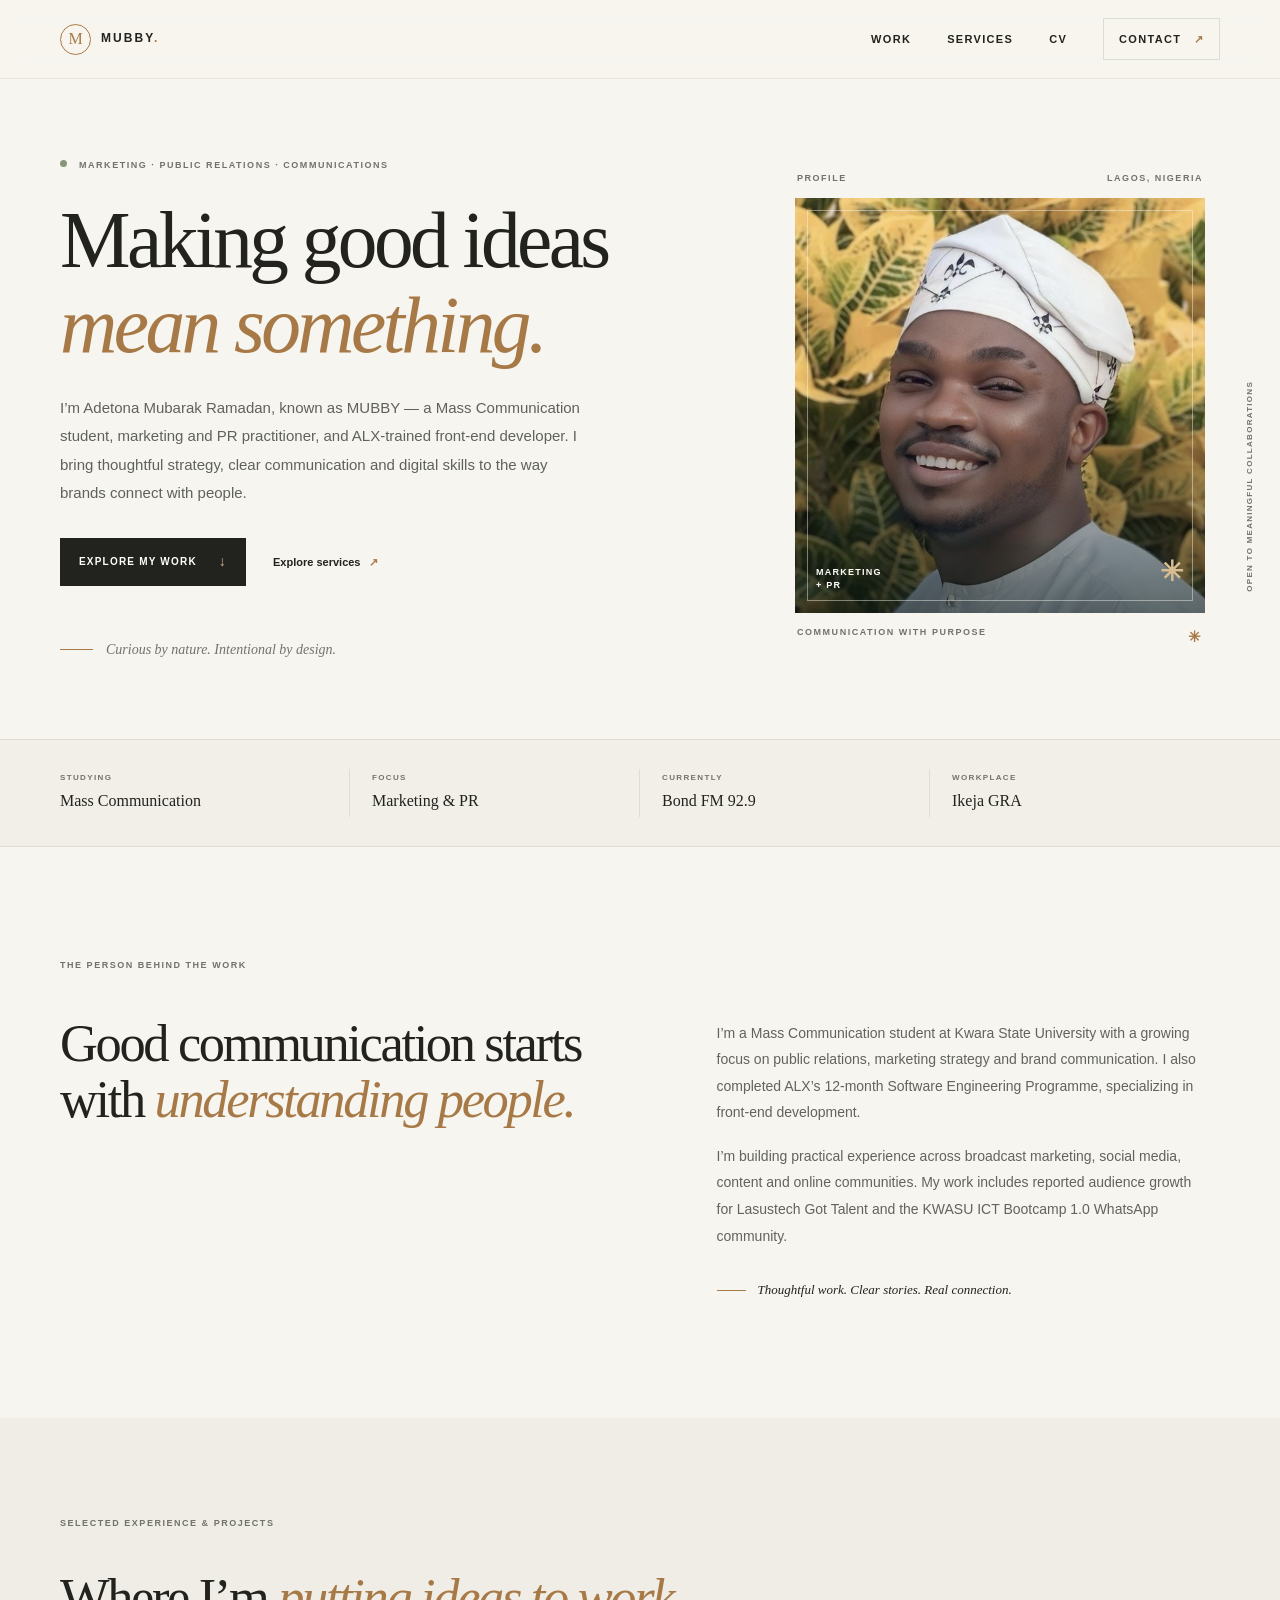
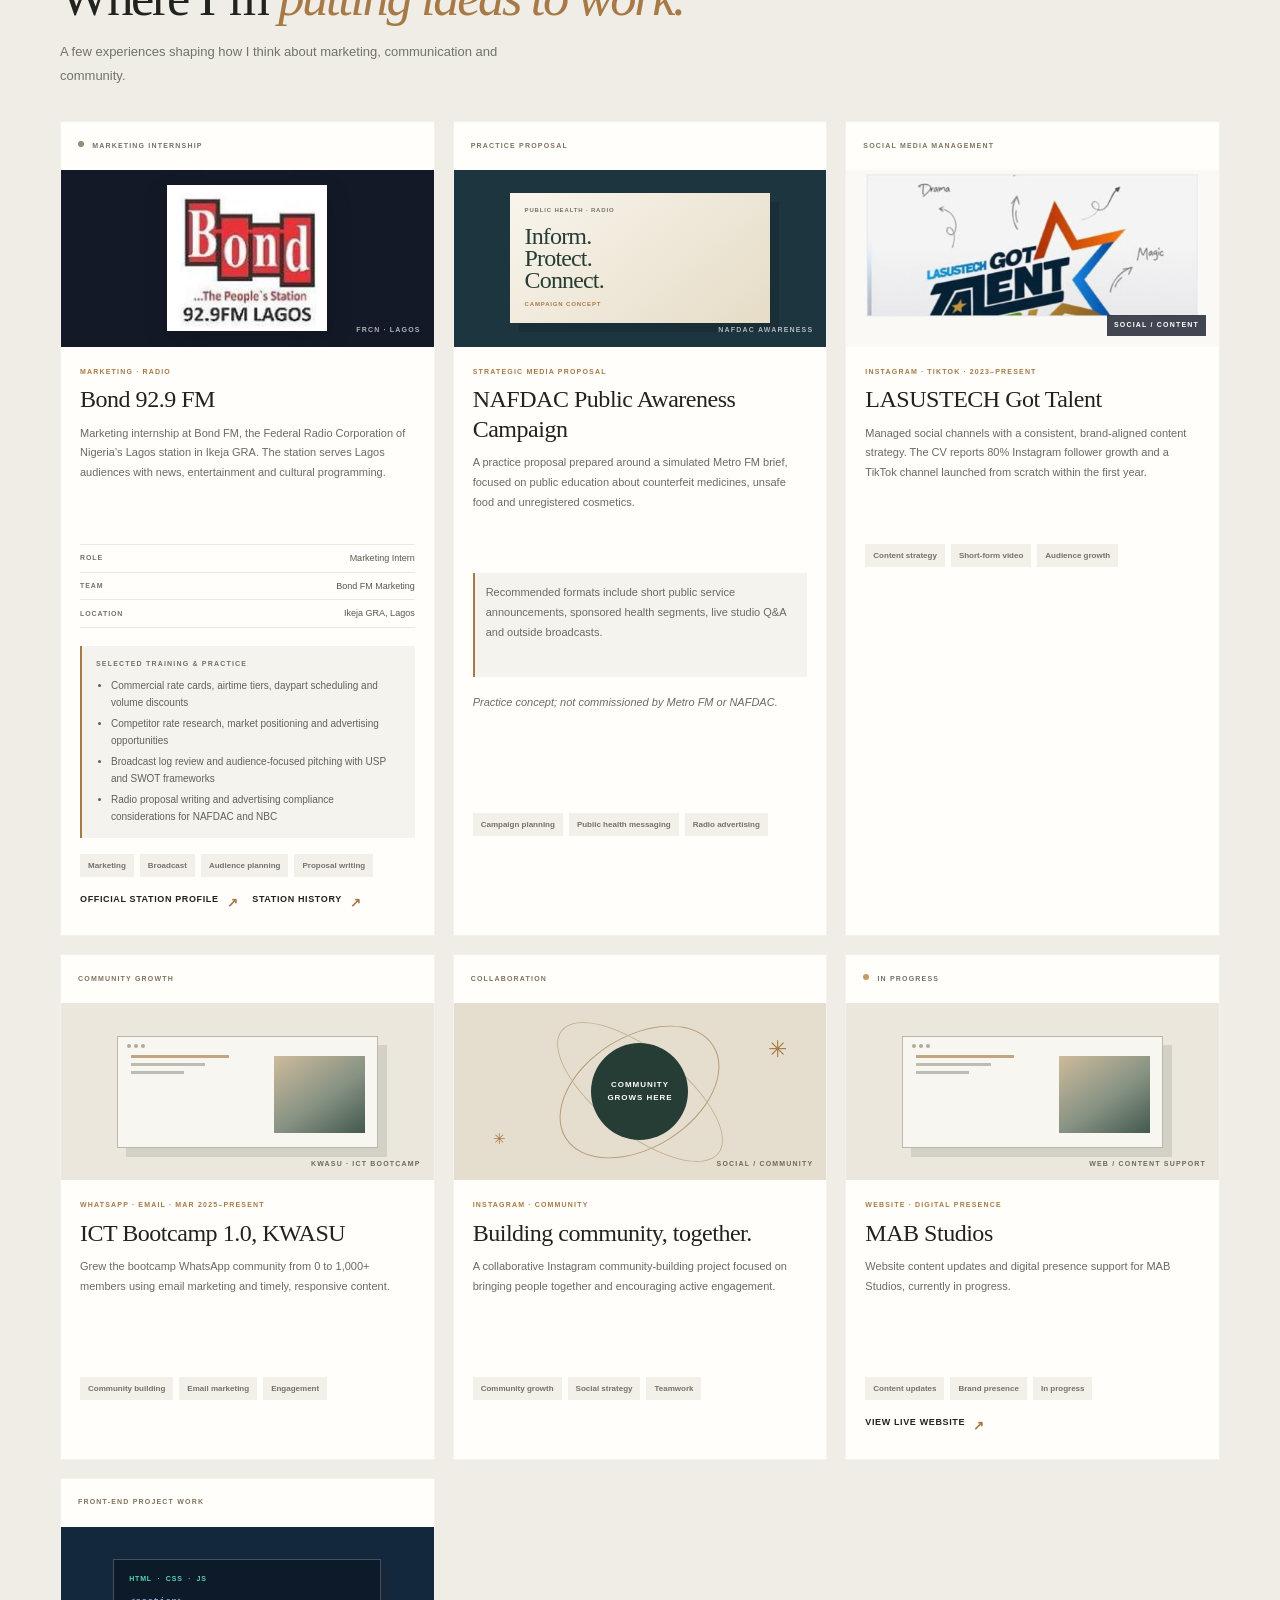
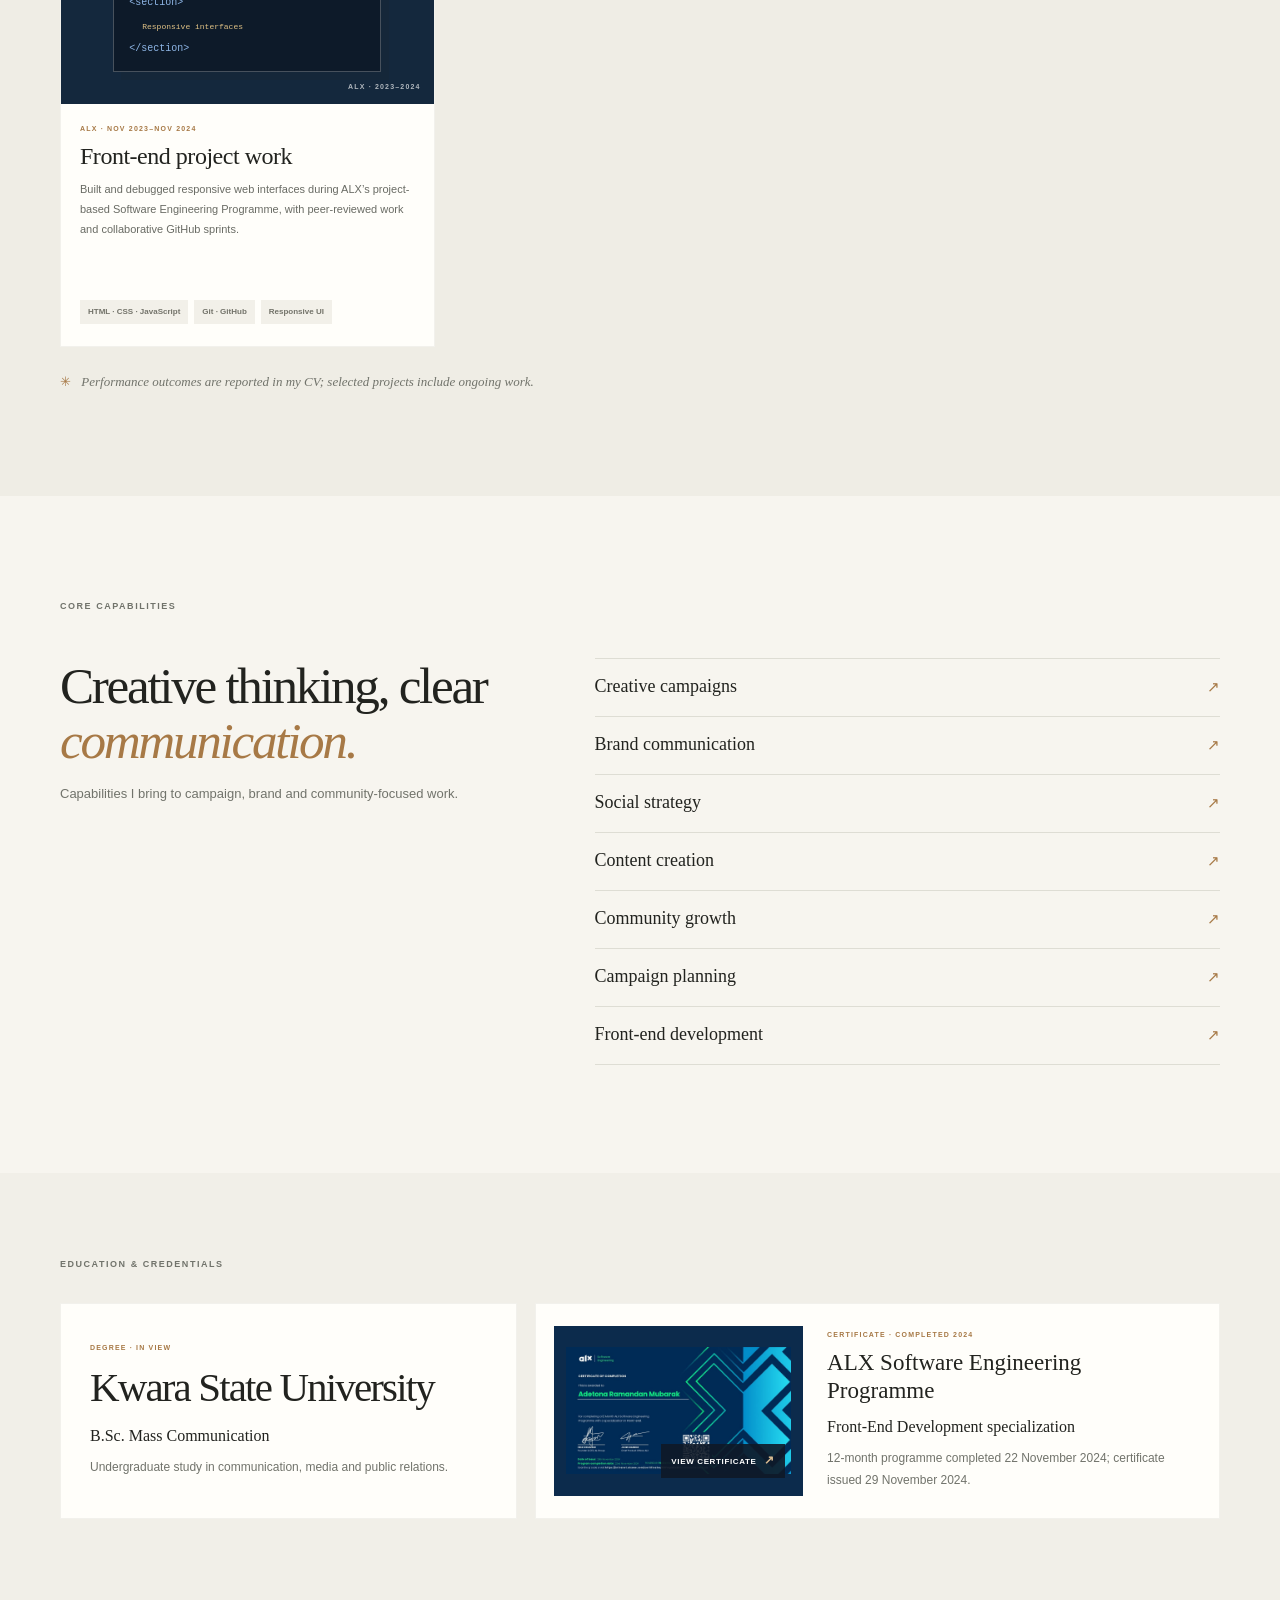
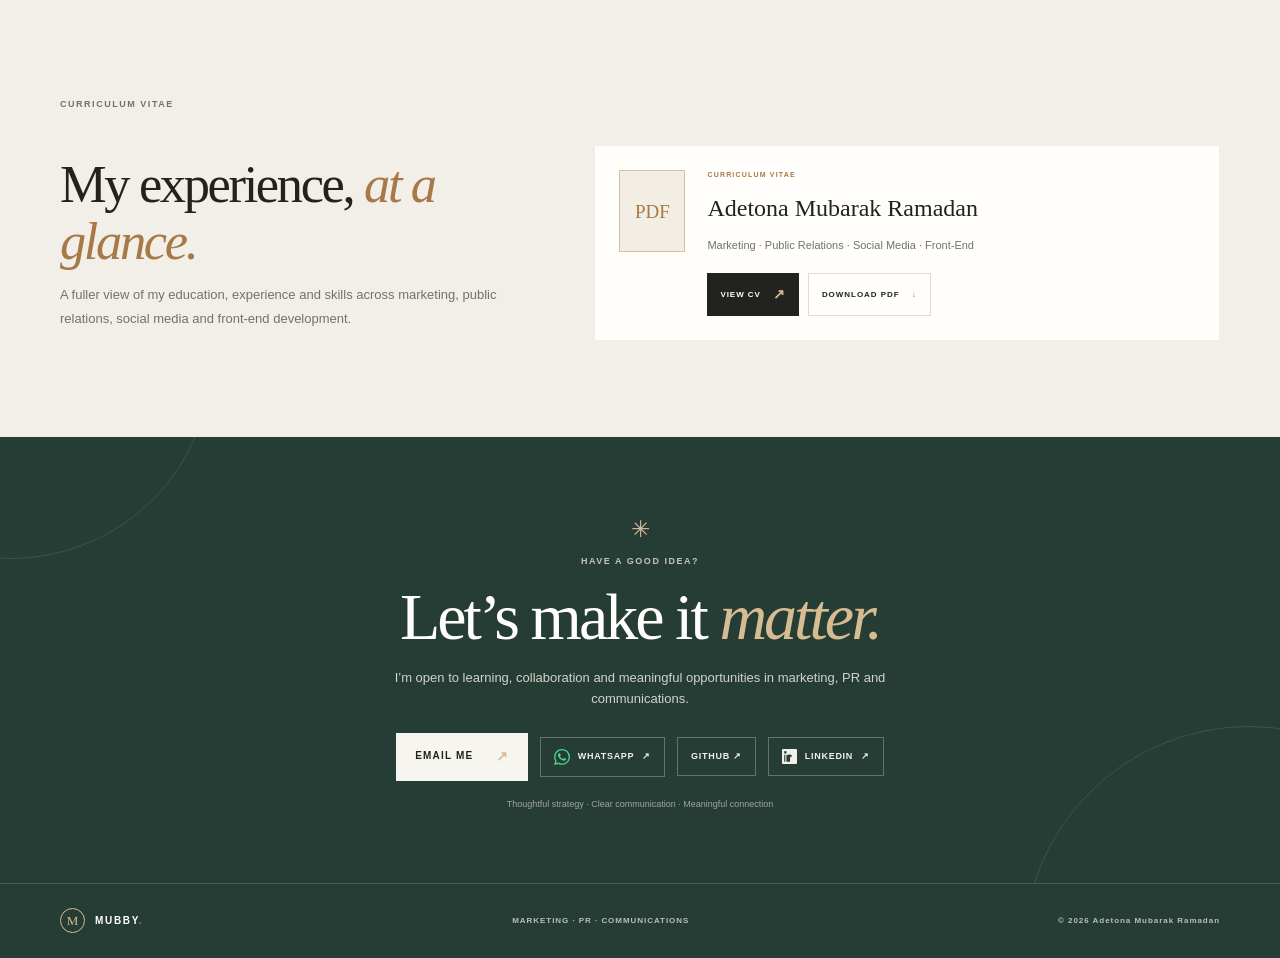
==== index.html @ 86e7a531 "Add MAB Studios live project link" ====
<!doctype html>
<html lang="en">
  <head>
    <meta charset="utf-8">
    <meta name="viewport" content="width=device-width, initial-scale=1">
    <meta name="theme-color" content="#f7f5ef">
    <meta name="color-scheme" content="light">
    <meta name="description" content="Lagos-based marketing and communications portfolio featuring Bond FM radio marketing experience, campaign planning, social media, community growth and front-end work by Adetona Mubarak Ramadan (MUBBY).">
    <meta property="og:type" content="website">
    <meta property="og:title" content="Adetona Mubarak Ramadan (MUBBY) — Marketing, PR &amp; Front-End">
    <meta property="og:description" content="Explore Bond FM radio marketing experience, a NAFDAC public-awareness proposal concept, social media, community growth and front-end work by Adetona Mubarak Ramadan (MUBBY) in Lagos, Nigeria.">
    <meta property="og:url" content="https://github.com/Mubby2003/Webstack---Portfolio-Project">
    <meta property="og:site_name" content="MUBBY — Portfolio">
    <meta property="og:image" content="https://raw.githubusercontent.com/Mubby2003/Webstack---Portfolio-Project/master/assets/mubby-profile.png">
    <meta property="og:image:alt" content="Adetona Mubarak Ramadan, known as MUBBY, smiling in a white traditional outfit.">
    <meta name="twitter:card" content="summary_large_image">
    <meta name="twitter:title" content="Adetona Mubarak Ramadan (MUBBY) — Marketing, PR &amp; Front-End">
    <meta name="twitter:description" content="Explore Bond FM radio marketing experience, a NAFDAC public-awareness proposal concept, social media, community growth and front-end work by Adetona Mubarak Ramadan (MUBBY) in Lagos, Nigeria.">
    <meta name="twitter:image" content="https://raw.githubusercontent.com/Mubby2003/Webstack---Portfolio-Project/master/assets/mubby-profile.png">
    <link rel="canonical" href="https://github.com/Mubby2003/Webstack---Portfolio-Project">
    <title>Adetona Mubarak Ramadan (MUBBY) — Marketing, PR &amp; Front-End</title>
    <link rel="stylesheet" href="styles.css">
    <script src="script.js" defer></script>
  </head>
  <body>
    <a class="skip-link" href="#main">Skip to content</a>
    <header class="site-header">
      <div class="nav-wrap">
        <a class="brand" href="#home" aria-label="MUBBY, home"><span class="brand-mark">M</span><span>MUBBY<span class="brand-period">.</span></span></a>
        <button class="menu-toggle" type="button" aria-expanded="false" aria-controls="site-nav" aria-label="Open navigation"><span></span><span></span></button>
        <nav class="site-nav" id="site-nav" aria-label="Main navigation">
          <a href="#work">Work</a>
          <a href="#services">Services</a>
          <a href="#cv">CV</a>
          <a class="nav-contact" href="#contact">Contact <span aria-hidden="true">↗</span></a>
        </nav>
      </div>
    </header>

    <main id="main">
      <section class="hero section-shell" id="home" aria-labelledby="hero-title">
        <div class="hero-copy">
          <p class="eyebrow"><span class="eyebrow-dot"></span> MARKETING · PUBLIC RELATIONS · COMMUNICATIONS</p>
          <h1 id="hero-title">Making good ideas <em>mean something.</em></h1>
          <p class="hero-intro">I’m Adetona Mubarak Ramadan, known as MUBBY — a Mass Communication student, marketing and PR practitioner, and ALX-trained front-end developer. I bring thoughtful strategy, clear communication and digital skills to the way brands connect with people.</p>
          <div class="hero-actions">
            <a class="button button-dark" href="#work">Explore my work <span aria-hidden="true">↓</span></a>
            <a class="text-link" href="#services">Explore services <span aria-hidden="true">↗</span></a>
          </div>
          <div class="hero-note"><span class="note-rule"></span><span>Curious by nature. Intentional by design.</span></div>
        </div>
        <div class="hero-art" aria-label="MUBBY profile portrait">
          <div class="art-topline"><span>PROFILE</span><span>LAGOS, NIGERIA</span></div>
          <div class="portrait-card">
            <img class="portrait-photo" src="assets/mubby-profile.png" alt="Adetona Mubarak Ramadan, known as MUBBY, smiling in a white traditional outfit." fetchpriority="high">
            <div class="portrait-caption"><span>MARKETING<br>+ PR</span><span class="caption-star" aria-hidden="true">✳</span></div>
          </div>
          <div class="art-footline"><span>COMMUNICATION WITH PURPOSE</span><span>✳</span></div>
          <span class="art-side-note">OPEN TO MEANINGFUL COLLABORATIONS</span>
        </div>
      </section>

      <section class="quick-facts" aria-label="At a glance">
        <div class="section-shell facts-inner">
          <div class="fact"><span class="fact-label">STUDYING</span><span class="fact-value">Mass Communication</span></div>
          <div class="fact"><span class="fact-label">FOCUS</span><span class="fact-value">Marketing &amp; PR</span></div>
          <div class="fact"><span class="fact-label">CURRENTLY</span><span class="fact-value">Bond FM 92.9</span></div>
          <div class="fact fact-location"><span class="fact-label">WORKPLACE</span><span class="fact-value">Ikeja GRA</span></div>
        </div>
      </section>

      <section class="section-shell section-block about-section" id="about" aria-labelledby="about-title">
        <div class="section-kicker"><span>THE PERSON BEHIND THE WORK</span></div>
        <div class="about-grid">
          <h2 id="about-title">Good communication starts with <em>understanding people.</em></h2>
          <div class="about-copy">
            <p>I’m a Mass Communication student at Kwara State University with a growing focus on public relations, marketing strategy and brand communication. I also completed ALX’s 12-month Software Engineering Programme, specializing in front-end development.</p>
            <p>I’m building practical experience across broadcast marketing, social media, content and online communities. My work includes reported audience growth for Lasustech Got Talent and the KWASU ICT Bootcamp 1.0 WhatsApp community.</p>
            <div class="signature"><span class="signature-line"></span><span>Thoughtful work. Clear stories. Real connection.</span></div>
          </div>
        </div>
      </section>

      <section class="work-section" id="work" aria-labelledby="work-title">
        <div class="section-shell section-block">
          <div class="section-kicker"><span>SELECTED EXPERIENCE &amp; PROJECTS</span></div>
          <div class="work-heading">
            <div><h2 id="work-title">Where I’m <em>putting ideas to work.</em></h2><p class="section-intro">A few experiences shaping how I think about marketing, communication and community.</p></div>
            
          </div>
          <div class="project-grid">
            <article class="project-card project-featured">
              <div class="project-top"><span class="project-status"><span></span> MARKETING INTERNSHIP</span></div>
              <div class="project-visual visual-radio"><img class="bond-logo-img" src="assets/bond-fm-logo.png" alt="Bond FM 92.9 Lagos logo, The People’s Station." loading="lazy"><span class="visual-label">FRCN · LAGOS</span></div>
              <div class="project-body">
                <p class="project-type">MARKETING · RADIO</p>
                <h3>Bond 92.9 FM</h3>
                <p>Marketing internship at Bond FM, the Federal Radio Corporation of Nigeria’s Lagos station in Ikeja GRA. The station serves Lagos audiences with news, entertainment and cultural programming.</p>
                <div class="bond-meta"><span><b>ROLE</b>Marketing Intern</span><span><b>TEAM</b>Bond FM Marketing</span><span><b>LOCATION</b>Ikeja GRA, Lagos</span></div>
                <div class="experience-note">
                  <p class="project-type">SELECTED TRAINING &amp; PRACTICE</p>
                  <ul>
                    <li>Commercial rate cards, airtime tiers, daypart scheduling and volume discounts</li>
                    <li>Competitor rate research, market positioning and advertising opportunities</li>
                    <li>Broadcast log review and audience-focused pitching with USP and SWOT frameworks</li>
                    <li>Radio proposal writing and advertising compliance considerations for NAFDAC and NBC</li>
                  </ul>
                </div>
                <div class="project-tags"><span>Marketing</span><span>Broadcast</span><span>Audience planning</span><span>Proposal writing</span></div>
                <div class="project-links"><a class="project-link" href="https://radionigeria.frcn.gov.ng/stations/bond-fm-lagos" target="_blank" rel="noreferrer">Official station profile <span aria-hidden="true">↗</span></a><a class="project-link" href="https://radionigerialagos.gov.ng/bond-fm-at-35-celebration-climaxes-in-grandstyle-station-rolls-out-honours/" target="_blank" rel="noreferrer">Station history <span aria-hidden="true">↗</span></a></div>
              </div>
            </article>
            <article class="project-card">
              <div class="project-top"><span class="project-status status-collab">PRACTICE PROPOSAL</span></div>
              <div class="project-visual visual-proposal" aria-hidden="true"><div class="proposal-art"><span>PUBLIC HEALTH · RADIO</span><strong>Inform.<br>Protect.<br>Connect.</strong><i>CAMPAIGN CONCEPT</i></div><span class="visual-label">NAFDAC AWARENESS</span></div>
              <div class="project-body">
                <p class="project-type">STRATEGIC MEDIA PROPOSAL</p>
                <h3>NAFDAC Public Awareness Campaign</h3>
                <p>A practice proposal prepared around a simulated Metro FM brief, focused on public education about counterfeit medicines, unsafe food and unregistered cosmetics.</p>
                <p class="project-callout">Recommended formats include short public service announcements, sponsored health segments, live studio Q&amp;A and outside broadcasts.</p>
                <p class="project-note">Practice concept; not commissioned by Metro FM or NAFDAC.</p>
                <div class="project-tags"><span>Campaign planning</span><span>Public health messaging</span><span>Radio advertising</span></div>
              </div>
            </article>
            </article>
            <article class="project-card">
              <div class="project-top"><span class="project-status status-collab">SOCIAL MEDIA MANAGEMENT</span></div>
              <div class="project-visual visual-lasu"><img class="project-logo-image" src="assets/lasutech-got-talent.png" alt="LASUSTECH Got Talent logo with the event name and star graphic." loading="lazy"><span class="visual-label">SOCIAL / CONTENT</span></div>
              <div class="project-body"><p class="project-type">INSTAGRAM · TIKTOK · 2023–PRESENT</p><h3>LASUSTECH Got Talent</h3><p>Managed social channels with a consistent, brand-aligned content strategy. The CV reports 80% Instagram follower growth and a TikTok channel launched from scratch within the first year.</p><div class="project-tags"><span>Content strategy</span><span>Short-form video</span><span>Audience growth</span></div></div>
            </article>
            <article class="project-card">
              <div class="project-top"><span class="project-status status-collab">COMMUNITY GROWTH</span></div>
              <div class="project-visual visual-web" aria-hidden="true"><div class="browser-frame"><div class="browser-dots"><i></i><i></i><i></i></div><div class="browser-lines"><b></b><b></b><b></b></div><div class="browser-image"></div></div><span class="visual-label">KWASU · ICT BOOTCAMP</span></div>
              <div class="project-body"><p class="project-type">WHATSAPP · EMAIL · MAR 2025–PRESENT</p><h3>ICT Bootcamp 1.0, KWASU</h3><p>Grew the bootcamp WhatsApp community from 0 to 1,000+ members using email marketing and timely, responsive content.</p><div class="project-tags"><span>Community building</span><span>Email marketing</span><span>Engagement</span></div></div>
            </article>
            <article class="project-card">
              <div class="project-top"><span class="project-status status-collab">COLLABORATION</span></div>
              <div class="project-visual visual-community" aria-hidden="true"><span class="community-orbit orbit-one"></span><span class="community-orbit orbit-two"></span><span class="community-core">COMMUNITY<br>GROWS HERE</span><span class="community-spark spark-one">✳</span><span class="community-spark spark-two">✳</span><span class="visual-label">SOCIAL / COMMUNITY</span></div>
              <div class="project-body"><p class="project-type">INSTAGRAM · COMMUNITY</p><h3>Building community, together.</h3><p>A collaborative Instagram community-building project focused on bringing people together and encouraging active engagement.</p><div class="project-tags"><span>Community growth</span><span>Social strategy</span><span>Teamwork</span></div></div>
            </article>
            <article class="project-card">
              <div class="project-top"><span class="project-status status-progress"><span></span> IN PROGRESS</span></div>
              <div class="project-visual visual-web" aria-hidden="true"><div class="browser-frame"><div class="browser-dots"><i></i><i></i><i></i></div><div class="browser-lines"><b></b><b></b><b></b></div><div class="browser-image"></div></div><span class="visual-label">WEB / CONTENT SUPPORT</span></div>
              <div class="project-body"><p class="project-type">WEBSITE · DIGITAL PRESENCE</p><h3>MAB Studios</h3><p>Website content updates and digital presence support for MAB Studios, currently in progress.</p><div class="project-tags"><span>Content updates</span><span>Brand presence</span><span>In progress</span></div><div class="project-links"><a class="project-link" href="https://mubby2003.github.io/mabstudios/" target="_blank" rel="noreferrer">View live website <span aria-hidden="true">↗</span></a></div></div>
            </article>
            <article class="project-card">
              <div class="project-top"><span class="project-status status-collab">FRONT-END PROJECT WORK</span></div>
              <div class="project-visual visual-code" aria-hidden="true"><div class="code-window"><span>HTML&nbsp; · &nbsp;CSS&nbsp; · &nbsp;JS</span><b>&lt;section&gt;</b><i>Responsive interfaces</i><b>&lt;/section&gt;</b></div><span class="visual-label">ALX · 2023–2024</span></div>
              <div class="project-body"><p class="project-type">ALX · NOV 2023–NOV 2024</p><h3>Front-end project work</h3><p>Built and debugged responsive web interfaces during ALX’s project-based Software Engineering Programme, with peer-reviewed work and collaborative GitHub sprints.</p><div class="project-tags"><span>HTML · CSS · JavaScript</span><span>Git · GitHub</span><span>Responsive UI</span></div></div>
            </article>

          </div>
          <p class="work-footnote"><span aria-hidden="true">✳</span> Performance outcomes are reported in my CV; selected projects include ongoing work.</p>
        </div>
      </section>

      <section class="section-shell section-block focus-section" id="services" aria-labelledby="services-title">
        <div class="section-kicker"><span>CORE CAPABILITIES</span></div>
        <div class="focus-grid">
          <div><h2 id="services-title">Creative thinking, clear <em>communication.</em></h2><p class="section-intro">Capabilities I bring to campaign, brand and community-focused work.</p></div>
          <div class="focus-list">
            <div class="focus-item"><h3>Creative campaigns</h3><span class="focus-arrow" aria-hidden="true">↗</span></div>
            <div class="focus-item"><h3>Brand communication</h3><span class="focus-arrow" aria-hidden="true">↗</span></div>
            <div class="focus-item"><h3>Social strategy</h3><span class="focus-arrow" aria-hidden="true">↗</span></div>
            <div class="focus-item"><h3>Content creation</h3><span class="focus-arrow" aria-hidden="true">↗</span></div>
            <div class="focus-item"><h3>Community growth</h3><span class="focus-arrow" aria-hidden="true">↗</span></div>
            <div class="focus-item"><h3>Campaign planning</h3><span class="focus-arrow" aria-hidden="true">↗</span></div>
            <div class="focus-item"><h3>Front-end development</h3><span class="focus-arrow" aria-hidden="true">↗</span></div>
          </div>
        </div>
      </section>

      <section class="credentials-section" id="credentials" aria-labelledby="credentials-title">
        <div class="section-shell section-block">
          <div class="section-kicker"><span>EDUCATION &amp; CREDENTIALS</span></div>
          <div class="credentials-grid">
            <article class="credential-card credential-study">
              <p class="project-type">DEGREE · IN VIEW</p>
              <h2 id="credentials-title">Kwara State University</h2>
              <p class="credential-name">B.Sc. Mass Communication</p>
              <p class="credential-copy">Undergraduate study in communication, media and public relations.</p>
            </article>
            <article class="credential-card credential-alx">
              <button class="certificate-preview" type="button" data-certificate-view aria-haspopup="dialog" aria-controls="certificate-dialog" aria-label="View the full ALX Front-End certificate"><img class="credential-image" src="assets/alx-front-end-certificate.png" alt="ALX Software Engineering certificate for the Front-End specialization." loading="lazy"><span class="certificate-open-label">View certificate <span aria-hidden="true">↗</span></span></button>
              <div class="credential-info">
                <p class="project-type">CERTIFICATE · COMPLETED 2024</p>
                <h3>ALX Software Engineering Programme</h3>
                <p class="credential-name">Front-End Development specialization</p>
                <p class="credential-copy">12-month programme completed 22 November 2024; certificate issued 29 November 2024.</p>
              </div>
            </article>
          </div>
        </div>
      </section>

      <section class="cv-section" id="cv" aria-labelledby="cv-title">
        <div class="section-shell section-block">
          <div class="section-kicker"><span>CURRICULUM VITAE</span></div>
          <div class="cv-grid">
            <div class="cv-copy">
              <h2 id="cv-title">My experience, <em>at a glance.</em></h2>
              <p class="section-intro">A fuller view of my education, experience and skills across marketing, public relations, social media and front-end development.</p>
            </div>
            <article class="cv-card">
              <div class="cv-file-mark" aria-hidden="true">PDF</div>
              <div class="cv-details">
                <p class="project-type">CURRICULUM VITAE</p>
                <h3>Adetona Mubarak Ramadan</h3>
                <p class="cv-summary">Marketing · Public Relations · Social Media · Front-End</p>
                <div class="cv-actions">
                  <a class="button button-dark" href="assets/Adetona_Mubarak_Ramadan_CV.pdf" target="_blank" rel="noreferrer" data-cv-link>View CV <span aria-hidden="true">↗</span></a>
                  <a class="button cv-download" href="assets/Adetona_Mubarak_Ramadan_CV.pdf" download="Adetona_Mubarak_Ramadan_CV.pdf" data-cv-link>Download PDF <span aria-hidden="true">↓</span></a>
                </div>
              </div>
            </article>
          </div>
        </div>
      </section>

      <dialog class="certificate-dialog" id="certificate-dialog" aria-labelledby="certificate-dialog-title">
        <div class="certificate-dialog-heading">
          <h2 id="certificate-dialog-title">ALX Front-End certificate</h2>
          <button class="certificate-close" type="button" data-certificate-close aria-label="Close certificate view">Close <span aria-hidden="true">×</span></button>
        </div>
        <img class="certificate-full-image" id="certificate-full-image" alt="Full ALX Software Engineering certificate for the Front-End specialization.">
      </dialog>

      <section class="contact-section" id="contact" aria-labelledby="contact-title">
        <div class="section-shell contact-inner">
          <div class="contact-mark" aria-hidden="true">✳</div>
          <p class="eyebrow">HAVE A GOOD IDEA?</p>
          <h2 id="contact-title">Let’s make it <em>matter.</em></h2>
          <p>I’m open to learning, collaboration and meaningful opportunities in marketing, PR and communications.</p>
          <div class="contact-actions"><a class="button button-light" href="mailto:adetonamubarak12@gmail.com">Email me <span aria-hidden="true">↗</span></a><a class="contact-secondary whatsapp-link" href="https://wa.me/2349033220145" target="_blank" rel="noreferrer" aria-label="Message Adetona Mubarak Ramadan on WhatsApp, opens in a new tab"><svg class="whatsapp-icon" viewBox="0 0 24 24" aria-hidden="true" focusable="false"><path d="M17.472 14.382c-.297-.149-1.758-.867-2.03-.967-.273-.099-.471-.148-.67.149-.197.297-.767.967-.94 1.165-.173.198-.347.223-.644.075-.297-.149-1.255-.463-2.39-1.475-.883-.788-1.48-1.761-1.653-2.059-.173-.297-.018-.458.13-.606.134-.133.297-.347.446-.52.149-.174.198-.298.297-.497.099-.198.05-.372-.025-.521-.074-.149-.669-1.611-.916-2.207-.242-.579-.487-.5-.67-.51-.173-.008-.371-.01-.57-.01-.198 0-.52.074-.792.372-.272.297-1.04 1.016-1.04 2.478 0 1.462 1.065 2.875 1.213 3.074.149.198 2.096 3.2 5.077 4.487.709.306 1.262.489 1.693.626.712.226 1.36.194 1.872.118.571-.085 1.758-.719 2.006-1.413.248-.694.248-1.289.174-1.413-.074-.124-.272-.198-.57-.347m-5.421 7.403h-.004a9.87 9.87 0 01-5.031-1.378l-.361-.214-3.741.982.999-3.648-.235-.374a9.86 9.86 0 01-1.51-5.26c.002-5.45 4.438-9.884 9.893-9.884 2.64.001 5.122 1.03 6.988 2.898a9.825 9.825 0 012.893 6.994c-.002 5.45-4.439 9.884-9.891 9.884m8.412-18.297A11.815 11.815 0 0012.054 0C5.5 0 .167 5.332.164 11.886c-.001 2.096.547 4.142 1.588 5.946L.057 24l6.335-1.662a11.87 11.87 0 005.657 1.441h.005c6.554 0 11.887-5.333 11.89-11.887a11.82 11.82 0 00-3.481-8.404Z"/></svg><span>WhatsApp</span><span aria-hidden="true">↗</span></a><a class="contact-secondary" href="https://github.com/Mubby2003" target="_blank" rel="noreferrer">GitHub ↗</a><a class="contact-secondary linkedin-link" href="https://www.linkedin.com/in/mubarak-adetona-67bb36278/" target="_blank" rel="noreferrer" aria-label="Visit Adetona Mubarak Ramadan’s LinkedIn profile, opens in a new tab"><svg class="linkedin-icon" viewBox="0 0 24 24" aria-hidden="true" focusable="false"><path d="M20.447 20.452h-3.554v-5.569c0-1.328-.027-3.037-1.852-3.037-1.853 0-2.136 1.445-2.136 2.939v5.667H5.35V9h3.414v1.561h.049c.476-.9 1.637-1.85 3.37-1.85 3.601 0 4.267 2.37 4.267 5.455v6.286zM5.337 7.433a2.062 2.062 0 1 1 0-4.124 2.062 2.062 0 0 1 0 4.124zM7.119 20.452H3.554V9h3.565v11.452zM22.225 0H1.771C.792 0 0 .774 0 1.729v20.542C0 23.227.792 24 1.771 24h20.451C23.2 24 24 23.227 24 22.271V1.729C24 .774 23.2 0 22.222 0h.003z"/></svg><span>LinkedIn</span><span aria-hidden="true">↗</span></a></div>
          <span class="contact-note">Thoughtful strategy · Clear communication · Meaningful connection</span>
        </div>
      </section>
    </main>

    <footer class="site-footer"><div class="section-shell footer-inner"><a class="brand footer-brand" href="#home"><span class="brand-mark">M</span><span>MUBBY<span class="brand-period">.</span></span></a><span>MARKETING · PR · COMMUNICATIONS</span><span>© <span id="year">2026</span> Adetona Mubarak Ramadan</span></div></footer>
  </body>
</html>
---- styles.css ----
@charset "UTF-8";
:root{color-scheme:light;--paper:#f7f5ef;--paper-deep:#efede5;--ink:#22231f;--muted:#71736b;--line:#deddd4;--accent:#a77946;--accent-light:#d7bb91;--forest:#263d36;--white:#fffefa;--serif:Georgia,"Times New Roman",serif;--sans:Inter,"Segoe UI",Arial,sans-serif;--shell:1160px}
*{box-sizing:border-box}
html{scroll-behavior:smooth;scroll-padding-top:88px}
body{margin:0;background:var(--paper);color:var(--ink);font-family:var(--sans);font-size:16px;line-height:1.65;-webkit-font-smoothing:antialiased}
a{color:inherit;text-decoration:none}
button{font:inherit}
.section-shell{width:min(var(--shell),calc(100% - 64px));margin-inline:auto}
.skip-link{position:absolute;z-index:20;top:8px;left:8px;padding:10px 14px;background:var(--ink);color:var(--white);transform:translateY(-160%)}
.skip-link:focus{transform:translateY(0)}
.site-header{position:sticky;z-index:10;top:0;background:rgba(247,245,239,.94);border-bottom:1px solid rgba(34,35,31,.08);backdrop-filter:blur(12px)}
.nav-wrap{width:min(var(--shell),calc(100% - 64px));height:78px;margin:auto;display:flex;align-items:center;justify-content:space-between}
.brand{display:inline-flex;align-items:center;gap:10px;font-size:12px;font-weight:800;letter-spacing:.17em}
.brand-mark{width:31px;height:31px;display:grid;place-items:center;border:1px solid var(--accent);border-radius:50%;font-family:var(--serif);font-size:16px;font-weight:400;letter-spacing:0;color:var(--accent)}
.brand-period{color:var(--accent)}
.site-nav{display:flex;align-items:center;gap:36px;font-size:11px;font-weight:700;letter-spacing:.12em;text-transform:uppercase}
.site-nav>a{transition:color .2s ease}
.site-nav>a:hover,.text-link:hover{color:var(--accent)}
.site-nav .nav-contact{padding:11px 15px;border:1px solid var(--line);transition:background .2s,border-color .2s}
.site-nav .nav-contact:hover{border-color:var(--ink);background:var(--ink);color:var(--white)}
.nav-contact span{margin-left:8px;color:var(--accent)}
.menu-toggle{display:none}
.hero{min-height:630px;padding-top:80px;padding-bottom:78px;display:grid;grid-template-columns:1.07fr .93fr;align-items:center;gap:72px}
.eyebrow,.section-kicker,.fact-label,.project-type,.project-status,.art-topline,.art-footline,.visual-label{font-size:9px;font-weight:800;letter-spacing:.17em;line-height:1.5}
.eyebrow{margin:0 0 25px;color:var(--muted)}
.eyebrow-dot,.project-status>span{display:inline-block;width:7px;height:7px;margin-right:8px;border-radius:50%;background:#879677;vertical-align:1px}
h1,h2,h3,p{margin-top:0}
h1,h2{font-family:var(--serif);font-weight:400;letter-spacing:-.045em;line-height:1.08}
h1{max-width:610px;margin-bottom:25px;font-size:clamp(54px,6.2vw,81px)}
h1 em,h2 em{color:var(--accent);font-weight:400}
.hero-intro{max-width:520px;margin-bottom:30px;color:#5f625b;font-size:15px;line-height:1.9}
.hero-actions{display:flex;align-items:center;gap:27px}
.button{min-height:48px;padding:0 19px;display:inline-flex;align-items:center;justify-content:center;gap:22px;font-size:10px;font-weight:750;letter-spacing:.12em;text-transform:uppercase;transition:transform .2s,background .2s,color .2s}
.button:hover{transform:translateY(-2px)}
.button-dark{background:var(--ink);color:var(--white)}
.button-dark:hover{background:var(--forest)}
.button-dark span,.button-light span{font-size:14px;color:var(--accent-light)}
.text-link{font-size:11px;font-weight:700;transition:color .2s}
.text-link span{margin-left:5px;color:var(--accent)}
.hero-note{margin-top:52px;display:flex;align-items:center;gap:13px;color:var(--muted);font-family:var(--serif);font-size:14px;font-style:italic}
.note-rule{width:33px;height:1px;background:var(--accent)}
.hero-art{position:relative;width:min(100%,440px);margin-left:auto;padding:0 15px}
.art-topline,.art-footline{display:flex;justify-content:space-between;color:var(--muted)}
.art-topline{padding:0 2px 12px}
.portrait-card{position:relative;height:415px;overflow:hidden;background:var(--forest)}
.portrait-card:before{position:absolute;inset:0;z-index:1;content:"";background:linear-gradient(180deg,rgba(7,17,15,.02) 45%,rgba(7,17,15,.62) 100%)}
.portrait-card:after{position:absolute;inset:12px;z-index:2;border:1px solid rgba(247,245,239,.44);content:"";pointer-events:none}
.portrait-photo{position:absolute;inset:0;z-index:0;width:100%;height:100%;object-fit:cover;object-position:center 38%}
.portrait-caption{position:absolute;right:21px;bottom:20px;left:21px;z-index:3;display:flex;align-items:flex-end;justify-content:space-between;color:var(--white);font-size:9px;font-weight:700;letter-spacing:.14em;line-height:1.5}
.caption-star{color:var(--accent-light);font-size:28px}
.art-footline{padding:13px 2px 0}
.art-footline span:last-child{color:var(--accent);font-size:15px}
.art-side-note{position:absolute;top:44%;right:-36px;color:var(--muted);font-size:8px;font-weight:700;letter-spacing:.16em;writing-mode:vertical-rl;transform:rotate(180deg)}
.quick-facts{border-top:1px solid var(--line);border-bottom:1px solid var(--line);background:#f1efe8}
.facts-inner{min-height:106px;display:grid;grid-template-columns:repeat(4,1fr);align-items:center}
.fact{min-height:48px;padding:3px 22px;border-right:1px solid var(--line);display:flex;flex-direction:column;justify-content:center;gap:4px}
.fact:first-child{padding-left:0}
.fact:last-child{border:0}
.fact-label{color:var(--muted);font-size:8px}
.fact-value{font-family:var(--serif);font-size:16px}
.section-block{padding-top:112px;padding-bottom:115px}
.section-kicker{display:block;color:var(--muted)}

.about-grid{margin-top:42px;display:grid;grid-template-columns:1.05fr .95fr;gap:100px;align-items:start}
h2{max-width:600px;margin-bottom:0;font-size:clamp(39px,4.1vw,57px)}
.about-copy{max-width:480px;padding-top:5px;color:#61635c;font-size:14px;line-height:1.9}
.about-copy p{margin-bottom:17px}
.signature{margin-top:29px;display:flex;align-items:center;gap:12px;color:var(--ink);font-family:var(--serif);font-size:13px;font-style:italic}
.signature-line{width:29px;height:1px;background:var(--accent)}
.work-section{background:var(--paper-deep)}
.work-section .section-block{padding-top:99px;padding-bottom:104px}
.work-heading{margin-top:39px;margin-bottom:34px;display:flex;align-items:flex-end;justify-content:space-between;gap:40px}
.work-heading h2{max-width:710px}
.section-intro{max-width:465px;margin:14px 0 0;color:var(--muted);font-size:13px;line-height:1.8}

.project-grid{display:grid;grid-template-columns:repeat(3,1fr);gap:18px;align-items:stretch}
.project-card{min-width:0;background:var(--white);border:1px solid rgba(34,35,31,.06);transition:transform .25s,box-shadow .25s}
.project-card:hover{transform:translateY(-4px);box-shadow:0 13px 35px rgba(34,35,31,.08)}
.project-top{height:48px;padding:0 17px;display:flex;align-items:center;justify-content:space-between}

.project-status{color:var(--muted);font-size:7px}
.project-status>span{width:6px;height:6px;margin-right:5px;background:#849575}
.status-collab{color:#807360}
.status-progress>span{background:#c39a63}
.project-visual{height:177px;position:relative;overflow:hidden;display:grid;place-items:center}
.visual-radio{background:#141927}
.bond-logo{position:relative;display:flex;width:min(78%,290px);min-height:105px;padding:14px 19px;flex-direction:column;align-items:flex-start;justify-content:center;background:#f8f7f2;border-left:5px solid #b12c2e;color:#17191e;box-shadow:0 8px 24px rgba(0,0,0,.16)}
.bond-name{font-size:27px;font-weight:900;letter-spacing:-.055em;line-height:1}.bond-name span{margin-left:5px;color:#b12c2e;font-size:18px;letter-spacing:.01em}
.bond-frequency{margin-top:5px;color:#b12c2e;font-size:16px;font-weight:850;letter-spacing:.04em;line-height:1}.bond-frequency small{font-size:8px;letter-spacing:.13em}
.bond-tagline{margin-top:6px;color:#62616a;font-size:6px;font-weight:800;letter-spacing:.2em}
.radio-wave{position:absolute;width:148px;height:148px;border:1px solid rgba(232,216,186,.22);border-radius:50%}
.wave-two{width:202px;height:202px}.wave-three{width:254px;height:254px}
.radio-dial{width:87px;height:87px;display:grid;place-items:center;border:1px solid rgba(232,216,186,.62);border-radius:50%;color:#f4e8d2;font-family:var(--serif);font-size:24px}
.visual-label{position:absolute;right:13px;bottom:11px;color:rgba(255,255,255,.66);font-size:7px}
.visual-community{background:#e5ddce}
.community-orbit{position:absolute;width:175px;height:112px;border:1px solid #b79c75;border-radius:50%;transform:rotate(-32deg)}
.orbit-two{width:200px;height:84px;transform:rotate(38deg);border-color:#c6b394}
.community-core{z-index:1;display:grid;width:97px;height:97px;place-content:center;border-radius:50%;background:var(--forest);color:var(--white);font-size:8px;font-weight:750;letter-spacing:.12em;line-height:1.6;text-align:center}
.community-spark{position:absolute;color:var(--accent);font-size:23px}.spark-one{top:28px;right:39px}.spark-two{bottom:29px;left:39px;font-size:15px}
.visual-community .visual-label{color:#6d695f}
.visual-web{background:#ebe7dc}
.browser-frame{position:relative;width:70%;height:112px;padding:18px 13px 12px;border:1px solid #bdb7a7;background:#f8f6f0;box-shadow:9px 9px 0 rgba(35,47,40,.12)}
.browser-dots{position:absolute;top:7px;left:9px;display:flex;gap:3px}.browser-dots i{width:4px;height:4px;border-radius:50%;background:#b1ab9b}
.browser-lines{width:42%;display:flex;flex-direction:column;gap:5px}.browser-lines b{height:3px;background:#a77946;opacity:.64}.browser-lines b:nth-child(2){width:76%;background:#9e9b8f}.browser-lines b:nth-child(3){width:54%;background:#9e9b8f}
.browser-image{position:absolute;top:19px;right:12px;width:35%;height:77px;background:linear-gradient(145deg,#cdbb9c,#879283 55%,#42594d)}
.visual-web .visual-label{color:#6d695f}
.project-body{padding:20px 19px 22px}
.project-type{margin-bottom:8px;color:var(--accent);font-size:7px}
.project-body h3{margin-bottom:9px;font-family:var(--serif);font-size:24px;font-weight:400;letter-spacing:-.02em;line-height:1.22}
.project-body>p:not(.project-type){min-height:104px;margin-bottom:16px;color:#696b64;font-size:11px;line-height:1.8}
.project-tags{display:flex;flex-wrap:wrap;gap:6px}
.project-tags span{padding:5px 8px;background:#f2f0e9;color:#727269;font-size:8px;font-weight:650}
.bond-meta{margin:0 0 15px;border-top:1px solid #ece9e1;display:grid;grid-template-columns:1fr}
.bond-meta span{padding:6px 0;border-bottom:1px solid #ece9e1;display:flex;align-items:center;justify-content:space-between;gap:10px;color:#55574f;font-size:9px}
.bond-meta b{color:var(--muted);font-size:7px;letter-spacing:.13em}
.project-link{margin-top:15px;display:inline-flex;gap:8px;color:var(--ink);font-size:9px;font-weight:800;letter-spacing:.07em;text-transform:uppercase}
.project-link span{color:var(--accent);font-size:13px}
.work-footnote{margin:24px 0 0;color:var(--muted);font-family:var(--serif);font-size:13px;font-style:italic}
.work-footnote span{margin-right:7px;color:var(--accent);font-style:normal}
.focus-section{padding-top:104px;padding-bottom:108px}
.focus-grid{margin-top:44px;display:grid;grid-template-columns:.82fr 1.18fr;gap:100px;align-items:start}
.focus-grid h2{font-size:clamp(38px,4vw,53px)}
.focus-list{border-top:1px solid var(--line)}
.focus-item{min-height:58px;border-bottom:1px solid var(--line);display:grid;grid-template-columns:1fr 22px;align-items:center;gap:10px}
.focus-item>span:first-child{color:var(--accent);font-family:var(--serif);font-size:13px}
.focus-item h3{margin:0;font-family:var(--serif);font-size:18px;font-weight:400}
.focus-arrow{color:var(--accent);font-size:15px;text-align:right;transition:transform .2s}
.focus-item:hover .focus-arrow{transform:translate(2px,-2px)}
.contact-section{position:relative;overflow:hidden;background:var(--forest);color:var(--white);text-align:center}
.contact-section:before,.contact-section:after{position:absolute;width:400px;height:400px;border:1px solid rgba(235,221,193,.12);border-radius:50%;content:""}
.contact-section:before{top:-280px;left:-190px}.contact-section:after{right:-195px;bottom:-295px;width:450px;height:450px}
.contact-inner{position:relative;z-index:1;min-height:405px;padding-top:74px;padding-bottom:72px;display:flex;flex-direction:column;align-items:center}
.contact-mark{margin-bottom:6px;color:var(--accent-light);font-size:23px}
.contact-section .eyebrow{margin-bottom:13px;color:#c7c4b9}
.contact-section h2{margin-bottom:14px;font-size:clamp(44px,5.2vw,66px)}
.contact-section h2 em{color:var(--accent-light)}
.contact-section .contact-inner>p:not(.eyebrow){max-width:510px;margin-bottom:23px;color:#d2d4ca;font-size:13px}
.button-light{background:var(--paper);color:var(--ink)}
.button-light:hover{background:var(--accent-light)}
.contact-note{max-width:420px;margin-top:16px;color:rgba(245,244,235,.58);font-size:9px;line-height:1.6}
.site-footer{background:var(--forest);border-top:1px solid rgba(255,255,255,.16);color:rgba(255,255,255,.67)}
.footer-inner{min-height:74px;display:flex;align-items:center;justify-content:space-between;gap:18px;font-size:8px;font-weight:700;letter-spacing:.12em}
.footer-brand{color:var(--white);font-size:10px}
.footer-brand .brand-mark{width:25px;height:25px;color:var(--accent-light);border-color:var(--accent-light);font-size:13px}
:focus-visible{outline:2px solid var(--accent);outline-offset:4px}
@media(min-width:1400px){.hero{min-height:670px}}
@media(max-width:900px){.section-shell,.nav-wrap{width:min(var(--shell),calc(100% - 48px))}.hero{gap:32px;min-height:570px;padding-top:62px}.hero-art{padding-right:9px}.portrait-card{height:370px}.art-side-note{right:-26px}.about-grid,.focus-grid{gap:55px}.project-grid{gap:12px}.project-body{padding:17px 14px 18px}.project-body h3{font-size:21px}.project-body>p:not(.project-type){min-height:125px}.facts-inner{grid-template-columns:repeat(4,1fr)}}
@media(max-width:680px){html{scroll-padding-top:72px}.section-shell,.nav-wrap{width:calc(100% - 40px)}.nav-wrap{height:67px}.menu-toggle{width:40px;height:40px;padding:11px 8px;border:1px solid var(--line);background:transparent;display:flex;flex-direction:column;justify-content:center;gap:6px}.menu-toggle span{height:1px;width:100%;background:var(--ink);transition:transform .2s}.menu-toggle[aria-expanded="true"] span:first-child{transform:translateY(3.5px) rotate(45deg)}.menu-toggle[aria-expanded="true"] span:last-child{transform:translateY(-3.5px) rotate(-45deg)}.site-nav{position:absolute;top:66px;right:0;left:0;padding:13px 20px 20px;border-bottom:1px solid var(--line);background:var(--paper);display:none;align-items:stretch;gap:0}.site-nav.is-open{display:flex;flex-direction:column}.site-nav>a{padding:13px 0;border-bottom:1px solid var(--line)}.site-nav .nav-contact{margin-top:11px;padding:13px;border:1px solid var(--line);text-align:center}.hero{min-height:0;padding-top:58px;padding-bottom:48px;grid-template-columns:1fr;gap:42px}.eyebrow{font-size:8px}.hero h1{max-width:520px;font-size:clamp(51px,13vw,73px)}.hero-intro{font-size:14px}.hero-note{margin-top:34px}.hero-art{width:min(100%,410px);margin:0 auto;padding:0 8px}.portrait-card{height:360px}.portrait-initial{font-size:190px}.art-side-note{right:-16px;font-size:7px}.facts-inner{padding-top:13px;padding-bottom:13px;grid-template-columns:repeat(2,1fr)}.fact{min-height:64px;padding:7px 10px;border-right:0;border-bottom:1px solid var(--line)}.fact:nth-child(odd){padding-left:0;border-right:1px solid var(--line)}.fact:nth-child(even){padding-left:17px}.fact:nth-child(n+3){border-bottom:0}.fact-value{font-size:15px}.section-block,.work-section .section-block{padding-top:75px;padding-bottom:78px}.about-grid{margin-top:31px;grid-template-columns:1fr;gap:24px}.about-grid h2,.focus-grid h2{font-size:clamp(39px,10vw,51px)}.about-copy{font-size:13px}.work-heading{margin-top:30px;align-items:flex-start;flex-direction:column;gap:12px}.work-heading h2{font-size:clamp(40px,10vw,52px)}.project-grid{grid-template-columns:1fr;gap:14px}.project-card{display:grid;grid-template-columns:1fr}.project-visual{height:190px}.project-body{padding:20px}.project-body h3{font-size:24px}.project-body>p:not(.project-type){min-height:0;font-size:12px}.focus-grid{margin-top:31px;grid-template-columns:1fr;gap:29px}.focus-item{min-height:55px}.contact-inner{min-height:365px;padding-top:66px;padding-bottom:60px}.contact-section h2{font-size:clamp(43px,11vw,59px)}.contact-section .contact-inner>p:not(.eyebrow){max-width:350px;font-size:12px}.footer-inner{padding-top:17px;padding-bottom:17px;min-height:0;display:grid;grid-template-columns:1fr auto;gap:9px}.footer-inner>span:nth-child(2){grid-column:1/-1;grid-row:2}.footer-inner>span:last-child{text-align:right;font-size:7px}}
@media(prefers-reduced-motion:reduce){*,*::before,*::after{scroll-behavior:auto!important;transition:none!important}}

.credentials-section{background:#f1efe8}
.credentials-section .section-block{padding-top:85px;padding-bottom:93px}
.credentials-grid{margin-top:32px;display:grid;grid-template-columns:.8fr 1.2fr;gap:18px}
.credential-card{min-width:0;background:var(--white);border:1px solid rgba(34,35,31,.06)}
.credential-study{padding:27px 29px;display:flex;flex-direction:column;justify-content:center}
.credential-study h2{margin:3px 0 14px;font-size:clamp(29px,3.2vw,42px)}
.credential-alx{display:grid;grid-template-columns:minmax(190px,.8fr) 1.2fr;align-items:center;gap:24px;padding:18px}
.credential-art{min-height:170px;padding:18px;display:flex;flex-direction:column;justify-content:space-between;background:linear-gradient(135deg,#062b52,#0c4474 60%,#00a99d);color:#f5fbff}.credential-logo{font-size:29px;font-weight:850;letter-spacing:-.09em;line-height:1}.credential-program{margin-top:3px;font-size:7px;font-weight:800;letter-spacing:.13em;line-height:1.35}.credential-art strong{margin-top:auto;font-size:12px;letter-spacing:.07em;line-height:1.35}.credential-art i{margin-top:12px;font-size:7px;font-style:normal;font-weight:750;letter-spacing:.12em;color:#35ddb1}
.credential-info{padding:8px 8px 8px 0}
.credential-info h3{margin-bottom:8px;font-family:var(--serif);font-size:23px;font-weight:400;line-height:1.25}
.credential-name{margin-bottom:8px;color:var(--ink);font-family:var(--serif);font-size:16px}
.credential-copy{margin:0;color:var(--muted);font-size:12px;line-height:1.8}
.contact-actions{display:flex;align-items:center;justify-content:center;flex-wrap:wrap;gap:12px}
.contact-secondary{padding:11px 13px;border:1px solid rgba(255,255,255,.28);color:#f2f0e8;font-size:9px;font-weight:750;letter-spacing:.08em;text-transform:uppercase;transition:background .2s,color .2s}
.contact-secondary:hover{background:var(--paper);color:var(--ink)}
@media(max-width:680px){.credentials-section .section-block{padding-top:72px;padding-bottom:78px}.credentials-grid{grid-template-columns:1fr;gap:13px}.credential-study{padding:23px 21px}.credential-alx{grid-template-columns:1fr;gap:10px;padding:13px}.credential-art{min-height:150px}.credential-info{padding:9px 7px 8px}.credential-info h3{font-size:21px}}

.visual-code{background:#14283d}.code-window{width:72%;min-height:112px;padding:13px 15px;display:flex;flex-direction:column;justify-content:center;gap:8px;border:1px solid rgba(255,255,255,.24);background:#0d1a29;box-shadow:8px 8px 0 rgba(34,35,31,.13);color:#d6e4ea}.code-window span{margin-bottom:3px;color:#55d6ae;font-size:7px;font-weight:800;letter-spacing:.12em}.code-window b{color:#8eb6e6;font-family:monospace;font-size:10px;font-weight:500}.code-window i{padding-left:13px;color:#e2c386;font-family:monospace;font-size:8px;font-style:normal}

.certificate-preview{position:relative;width:100%;min-height:170px;padding:12px;display:flex;align-items:center;justify-content:center;border:0;background:#0c2b4c;cursor:zoom-in}
.certificate-preview:focus-visible{outline:3px solid var(--accent);outline-offset:3px}
.credential-image{display:block;width:100%;height:100%;max-height:180px;object-fit:contain;background:#fff}
.certificate-open-label{position:absolute;right:18px;bottom:18px;padding:7px 10px;background:rgba(15,25,39,.9);color:#fff;font-size:8px;font-weight:800;letter-spacing:.08em;text-transform:uppercase}
.certificate-open-label span{margin-left:5px;color:var(--accent-light);font-size:12px}
.certificate-dialog{width:min(1100px,calc(100% - 32px));max-width:none;max-height:calc(100% - 32px);padding:18px;border:1px solid rgba(255,255,255,.28);background:#141b24;color:#fff;box-shadow:0 25px 90px rgba(0,0,0,.45)}
.certificate-dialog::backdrop{background:rgba(14,20,27,.82);backdrop-filter:blur(4px)}
.certificate-dialog-heading{margin-bottom:13px;display:flex;align-items:center;justify-content:space-between;gap:14px}
.certificate-dialog-heading h2{margin:0;font-family:var(--serif);font-size:24px;letter-spacing:-.02em}
.certificate-close{padding:9px 12px;border:1px solid rgba(255,255,255,.32);background:transparent;color:#fff;font-size:9px;font-weight:750;letter-spacing:.1em;text-transform:uppercase;cursor:pointer}
.certificate-close span{margin-left:5px;font-size:17px;vertical-align:-1px}
.certificate-full-image{display:block;width:100%;height:auto;max-height:calc(100vh - 115px);object-fit:contain;background:#fff}
@media(max-width:680px){.certificate-preview{min-height:0;padding:9px}.credential-image{height:auto;max-height:220px}.certificate-open-label{right:14px;bottom:14px}.certificate-dialog{width:calc(100% - 16px);padding:10px}.certificate-dialog-heading h2{font-size:20px}.certificate-close{padding:8px 9px}.certificate-full-image{max-height:calc(100vh - 102px)}}

.project-links{margin-top:15px;display:flex;flex-wrap:wrap;gap:6px 14px}.project-links .project-link{margin-top:0}

.visual-lasu{background:#f4f2ed}.project-logo-image{position:absolute;inset:0;width:100%;height:100%;object-fit:cover;object-position:50% 44%}.visual-lasu .visual-label{padding:5px 7px;background:rgba(20,25,39,.8);color:#fff}

.bond-logo-img{position:relative;z-index:1;display:block;width:min(43%,160px);height:146px;object-fit:contain;background:#fff;box-shadow:0 8px 24px rgba(0,0,0,.16)}
@media(max-width:680px){.bond-logo-img{width:min(45%,160px);height:150px}}

.cv-section{background:#f1efe8}.cv-section .section-block{padding-top:86px;padding-bottom:96px}.cv-grid{margin-top:34px;display:grid;grid-template-columns:.85fr 1.15fr;gap:72px;align-items:center}.cv-copy h2{font-size:clamp(39px,4.1vw,55px)}.cv-card{padding:24px;display:grid;grid-template-columns:68px 1fr;gap:20px;align-items:start;border:1px solid rgba(34,35,31,.07);background:var(--white)}.cv-file-mark{width:66px;height:82px;display:grid;place-items:center;border:1px solid rgba(167,121,70,.4);background:#f3eee4;color:var(--accent);font-family:var(--serif);font-size:19px}.cv-details h3{margin-bottom:8px;font-family:var(--serif);font-size:24px;font-weight:400}.cv-summary{margin:0 0 18px;color:var(--muted);font-size:11px;line-height:1.7}.cv-actions{display:flex;flex-wrap:wrap;gap:9px}.cv-actions .button{min-height:43px;padding:0 13px;gap:12px;font-size:8px}.cv-download{border:1px solid var(--line);color:var(--ink)}.cv-download:hover{border-color:var(--ink);background:var(--ink);color:var(--white)}.cv-download span{color:var(--accent)}
@media(max-width:900px){.cv-grid{gap:35px}.cv-card{padding:18px;grid-template-columns:55px 1fr;gap:14px}.cv-file-mark{width:53px;height:68px}}
@media(max-width:680px){.cv-section .section-block{padding-top:72px;padding-bottom:78px}.cv-grid{grid-template-columns:1fr;gap:23px}.cv-card{padding:17px;grid-template-columns:48px 1fr;gap:13px}.cv-file-mark{width:46px;height:60px;font-size:16px}.cv-details h3{font-size:21px}.cv-actions .button{min-height:41px}}

img{transition:transform .34s ease,filter .34s ease;transform-origin:center center}
@media(hover:hover){img:hover{transform:scale(1.035);filter:saturate(1.07) contrast(1.015)}}
.certificate-preview{overflow:hidden}.certificate-preview:focus-visible .credential-image{transform:scale(1.035);filter:saturate(1.07)}
@media(prefers-reduced-motion:reduce){img:hover,.certificate-preview:focus-visible .credential-image{transform:none!important;filter:none!important}}

.experience-note{margin:18px 0 16px;padding:13px 14px;border-left:2px solid var(--accent);background:#f5f3ee}
.experience-note .project-type{margin-bottom:7px;color:var(--muted)}
.experience-note ul{margin:0;padding-left:15px;color:#5f625b;font-size:10px;line-height:1.7}
.experience-note li+li{margin-top:4px}
.visual-proposal{background:#1d353f}
.proposal-art{width:70%;height:130px;padding:13px 15px;display:flex;flex-direction:column;justify-content:space-between;background:linear-gradient(140deg,#f8f5ec,#e6dcc7);box-shadow:9px 9px 0 rgba(0,0,0,.14)}
.proposal-art span,.proposal-art i{color:#777364;font-size:6px;font-style:normal;font-weight:800;letter-spacing:.14em}
.proposal-art strong{color:#263d36;font-family:var(--serif);font-size:24px;font-weight:400;letter-spacing:-.035em;line-height:.92}
.proposal-art i{color:#a77946}
.project-body .project-callout{min-height:0;margin:0 0 10px;padding:10px 11px;border-left:2px solid var(--accent);background:#f5f3ee;color:#5f625b;font-size:10px;line-height:1.7}
.project-body .project-note{min-height:0;margin:0 0 15px;color:var(--muted);font-size:9px;font-style:italic}
@media(max-width:680px){.experience-note{margin-top:15px}.experience-note ul{font-size:11px}.proposal-art{height:136px}.proposal-art strong{font-size:26px}}
.linkedin-link{display:inline-flex;align-items:center;gap:8px}
.linkedin-icon{width:15px;height:15px;display:block;flex:none;fill:currentColor}
.whatsapp-link{display:inline-flex;align-items:center;gap:8px}
.whatsapp-icon{width:16px;height:16px;display:block;flex:none;fill:#4bd28b}
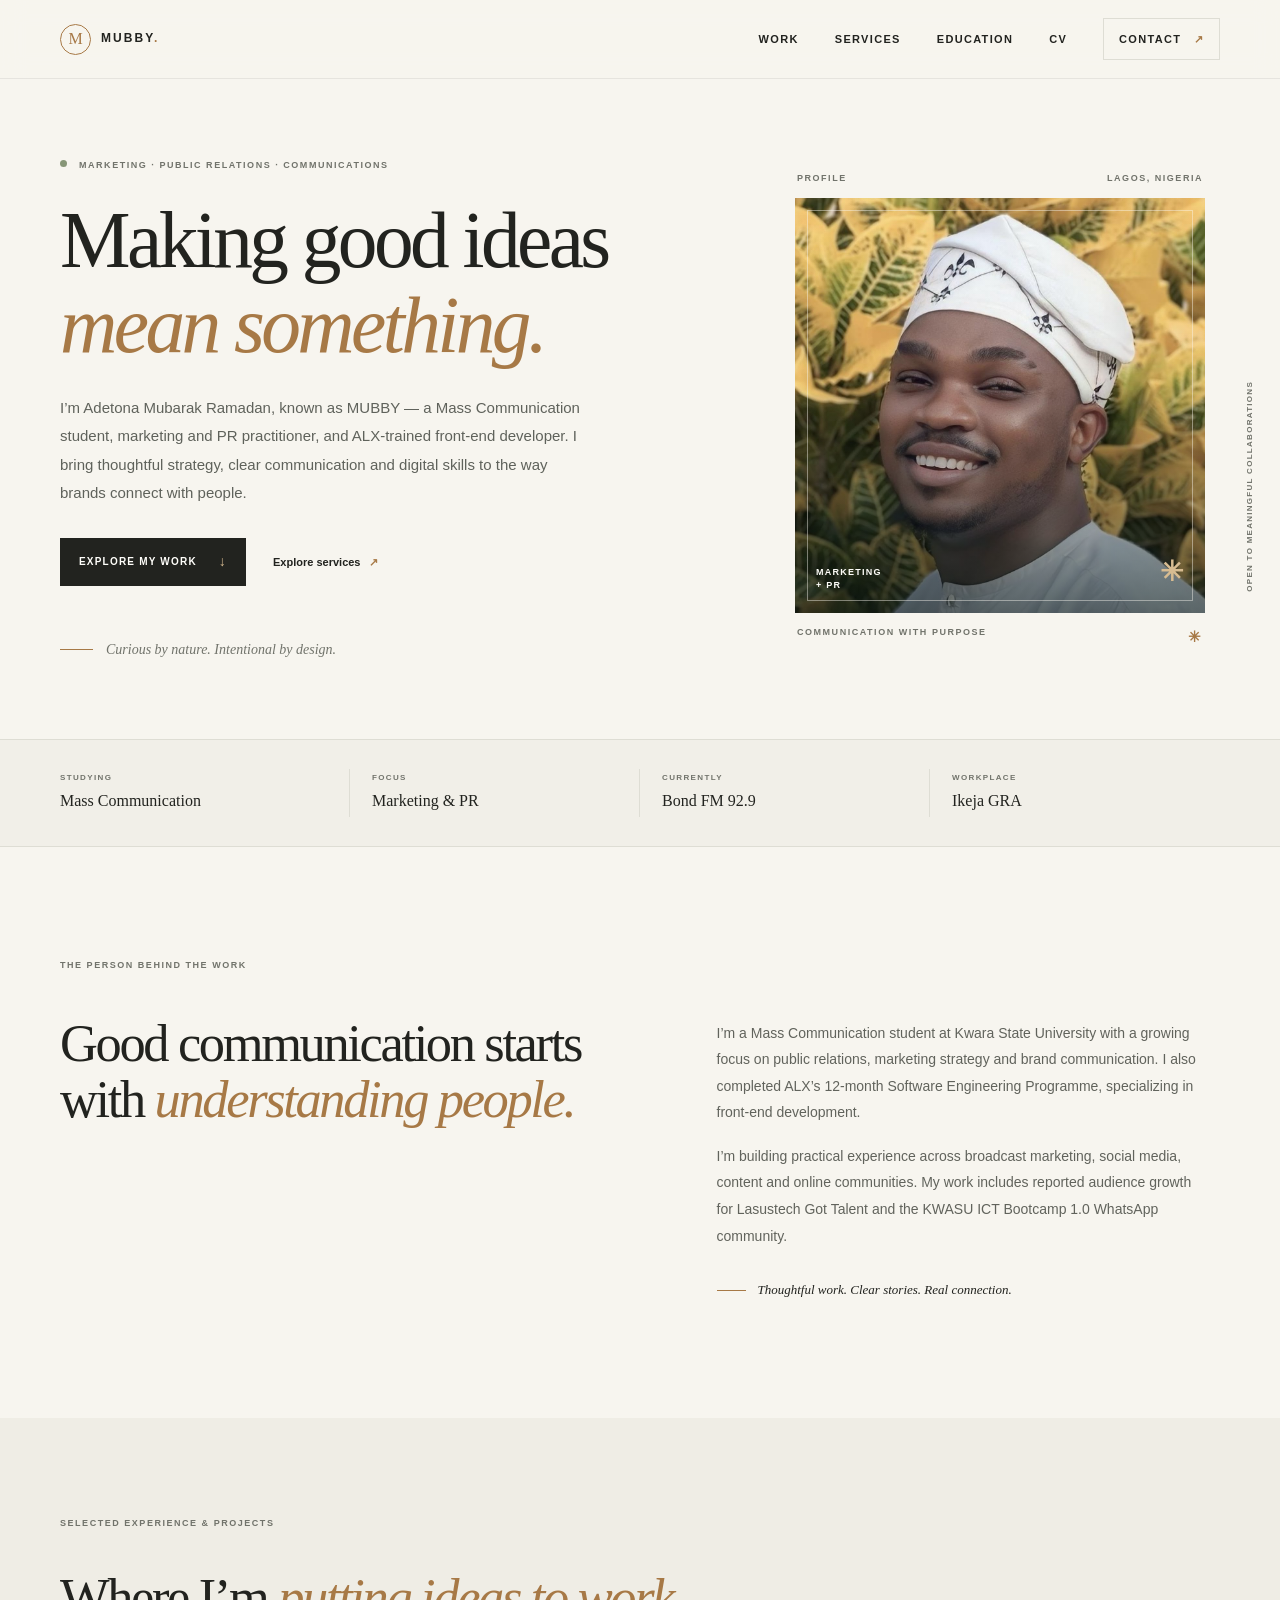
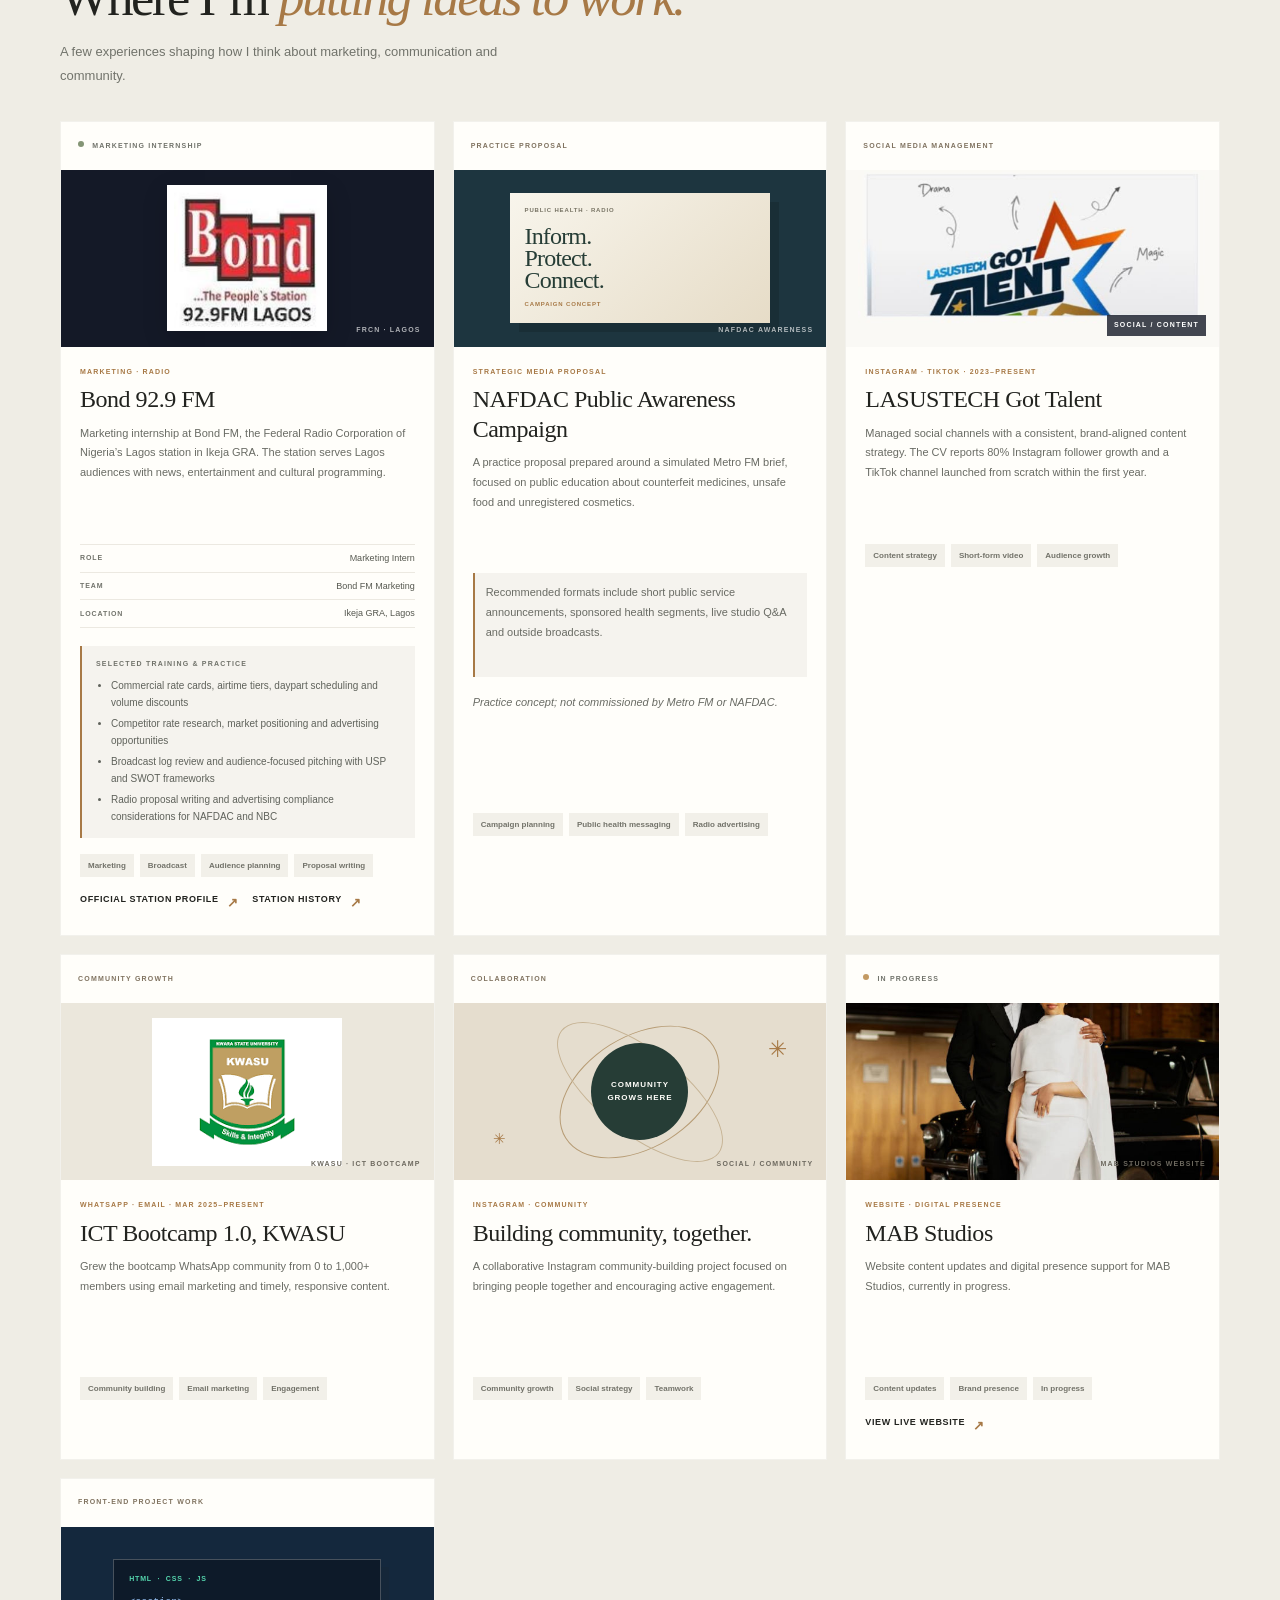
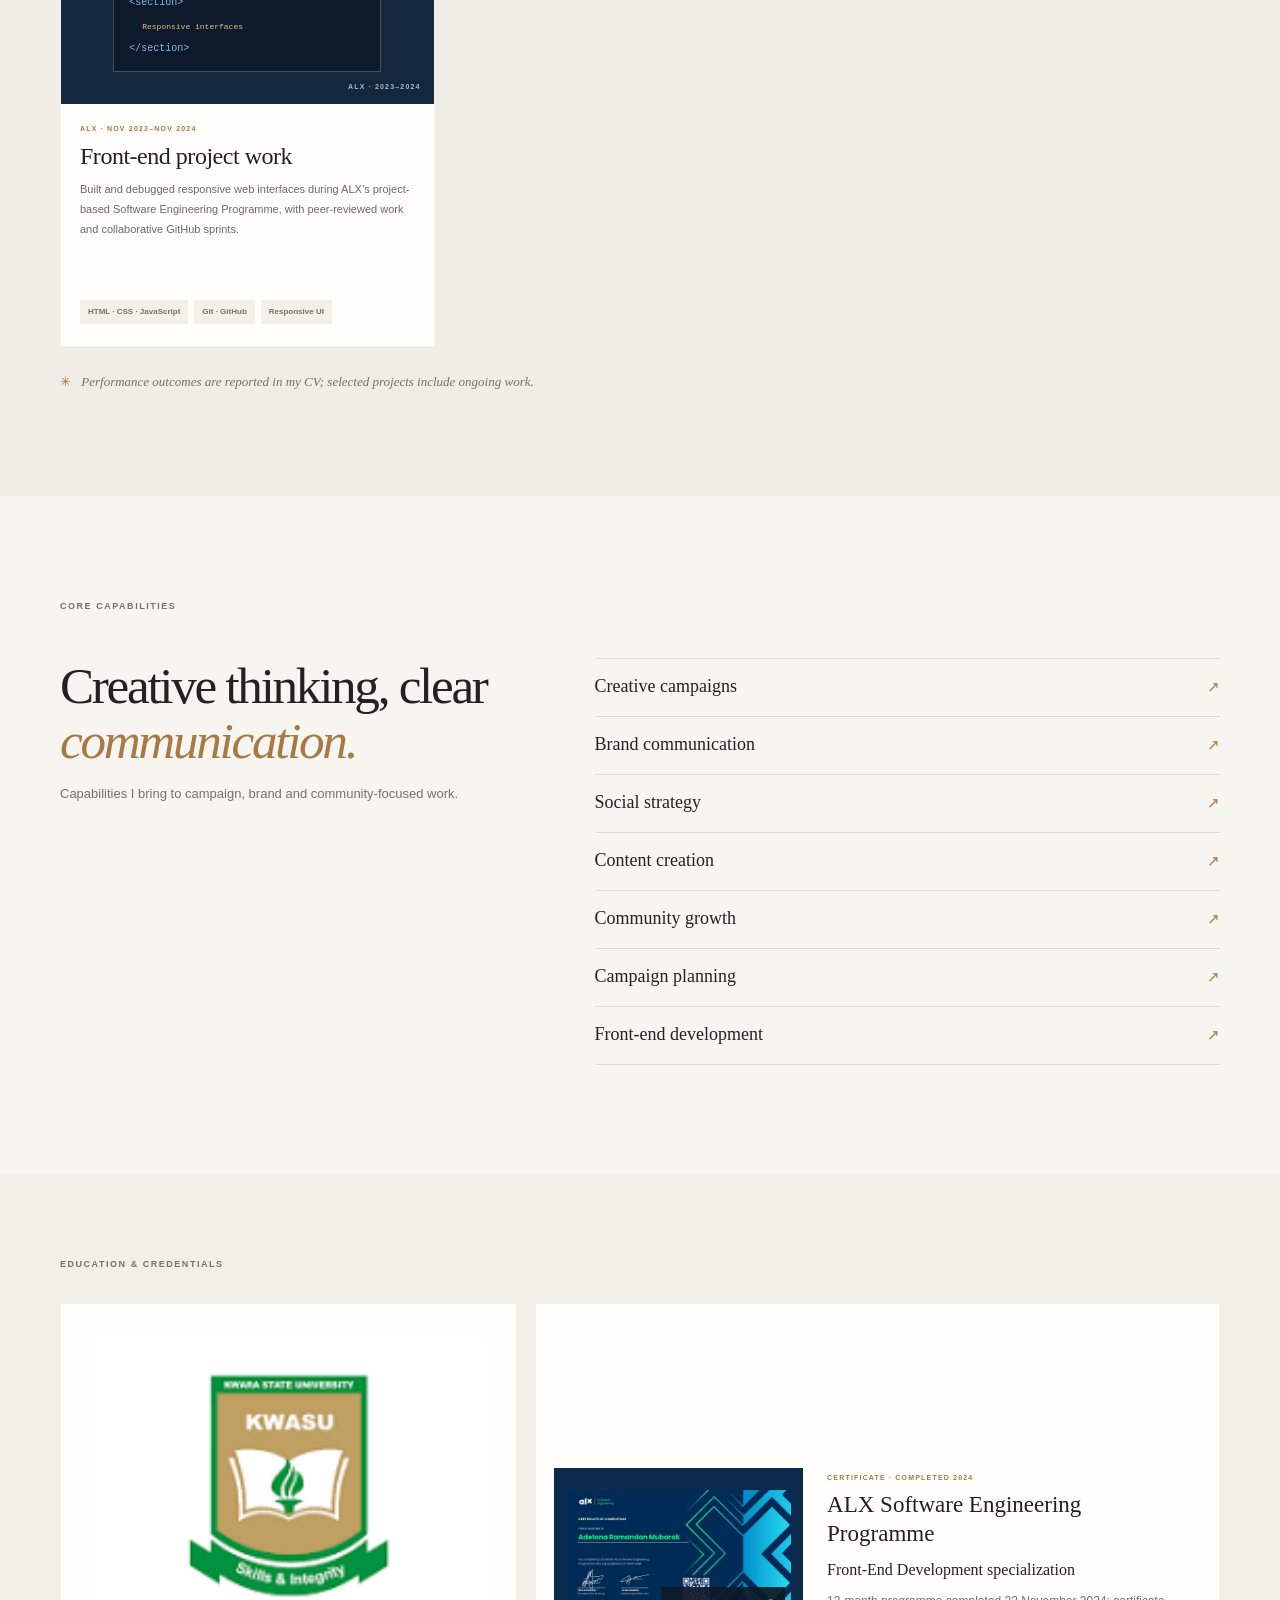
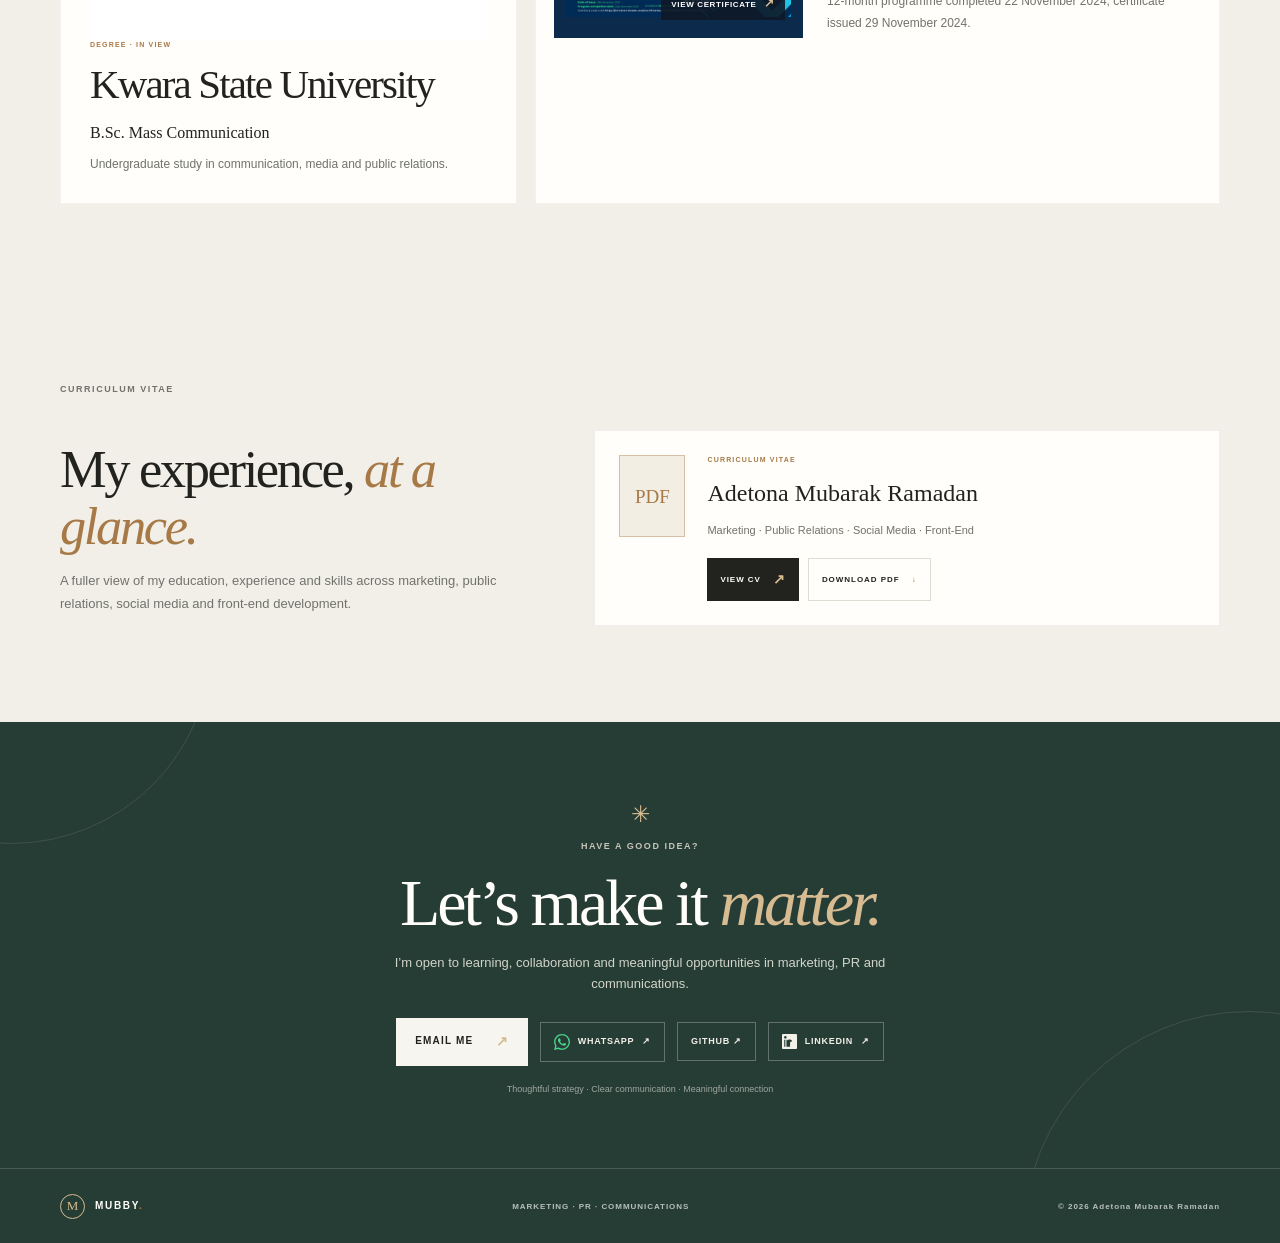
==== commit 560b6405: "Add MAB and KWASU project images" ====
--- a/index.html
+++ b/index.html
@@ -31,6 +31,7 @@
         <nav class="site-nav" id="site-nav" aria-label="Main navigation">
           <a href="#work">Work</a>
           <a href="#services">Services</a>
+          <a href="#education">Education</a>
           <a href="#cv">CV</a>
           <a class="nav-contact" href="#contact">Contact <span aria-hidden="true">↗</span></a>
         </nav>
@@ -130,7 +131,7 @@
             </article>
             <article class="project-card">
               <div class="project-top"><span class="project-status status-collab">COMMUNITY GROWTH</span></div>
-              <div class="project-visual visual-web" aria-hidden="true"><div class="browser-frame"><div class="browser-dots"><i></i><i></i><i></i></div><div class="browser-lines"><b></b><b></b><b></b></div><div class="browser-image"></div></div><span class="visual-label">KWASU · ICT BOOTCAMP</span></div>
+              <div class="project-visual visual-web kwasu-visual"><img class="kwasu-logo-image" src="assets/kwasu-logo.png" alt="Kwara State University (KWASU) crest." loading="lazy"><span class="visual-label">KWASU · ICT BOOTCAMP</span></div>
               <div class="project-body"><p class="project-type">WHATSAPP · EMAIL · MAR 2025–PRESENT</p><h3>ICT Bootcamp 1.0, KWASU</h3><p>Grew the bootcamp WhatsApp community from 0 to 1,000+ members using email marketing and timely, responsive content.</p><div class="project-tags"><span>Community building</span><span>Email marketing</span><span>Engagement</span></div></div>
             </article>
             <article class="project-card">
@@ -140,7 +141,7 @@
             </article>
             <article class="project-card">
               <div class="project-top"><span class="project-status status-progress"><span></span> IN PROGRESS</span></div>
-              <div class="project-visual visual-web" aria-hidden="true"><div class="browser-frame"><div class="browser-dots"><i></i><i></i><i></i></div><div class="browser-lines"><b></b><b></b><b></b></div><div class="browser-image"></div></div><span class="visual-label">WEB / CONTENT SUPPORT</span></div>
+              <div class="project-visual visual-web mab-studios-visual"><img class="project-logo-image" src="assets/mab-studios-preview.jpg" alt="MAB Studios photograph of a couple in formal attire beside a vintage car." loading="lazy"><span class="visual-label">MAB STUDIOS WEBSITE</span></div>
               <div class="project-body"><p class="project-type">WEBSITE · DIGITAL PRESENCE</p><h3>MAB Studios</h3><p>Website content updates and digital presence support for MAB Studios, currently in progress.</p><div class="project-tags"><span>Content updates</span><span>Brand presence</span><span>In progress</span></div><div class="project-links"><a class="project-link" href="https://mubby2003.github.io/mabstudios/" target="_blank" rel="noreferrer">View live website <span aria-hidden="true">↗</span></a></div></div>
             </article>
             <article class="project-card">
@@ -170,11 +171,12 @@
         </div>
       </section>
 
-      <section class="credentials-section" id="credentials" aria-labelledby="credentials-title">
+      <section class="credentials-section" id="education" aria-labelledby="credentials-title">
         <div class="section-shell section-block">
           <div class="section-kicker"><span>EDUCATION &amp; CREDENTIALS</span></div>
           <div class="credentials-grid">
             <article class="credential-card credential-study">
+              <img class="education-logo" src="assets/kwasu-logo.png" alt="Kwara State University crest." loading="lazy">
               <p class="project-type">DEGREE · IN VIEW</p>
               <h2 id="credentials-title">Kwara State University</h2>
               <p class="credential-name">B.Sc. Mass Communication</p>
@@ -240,3 +242,4 @@
     <footer class="site-footer"><div class="section-shell footer-inner"><a class="brand footer-brand" href="#home"><span class="brand-mark">M</span><span>MUBBY<span class="brand-period">.</span></span></a><span>MARKETING · PR · COMMUNICATIONS</span><span>© <span id="year">2026</span> Adetona Mubarak Ramadan</span></div></footer>
   </body>
 </html>
+
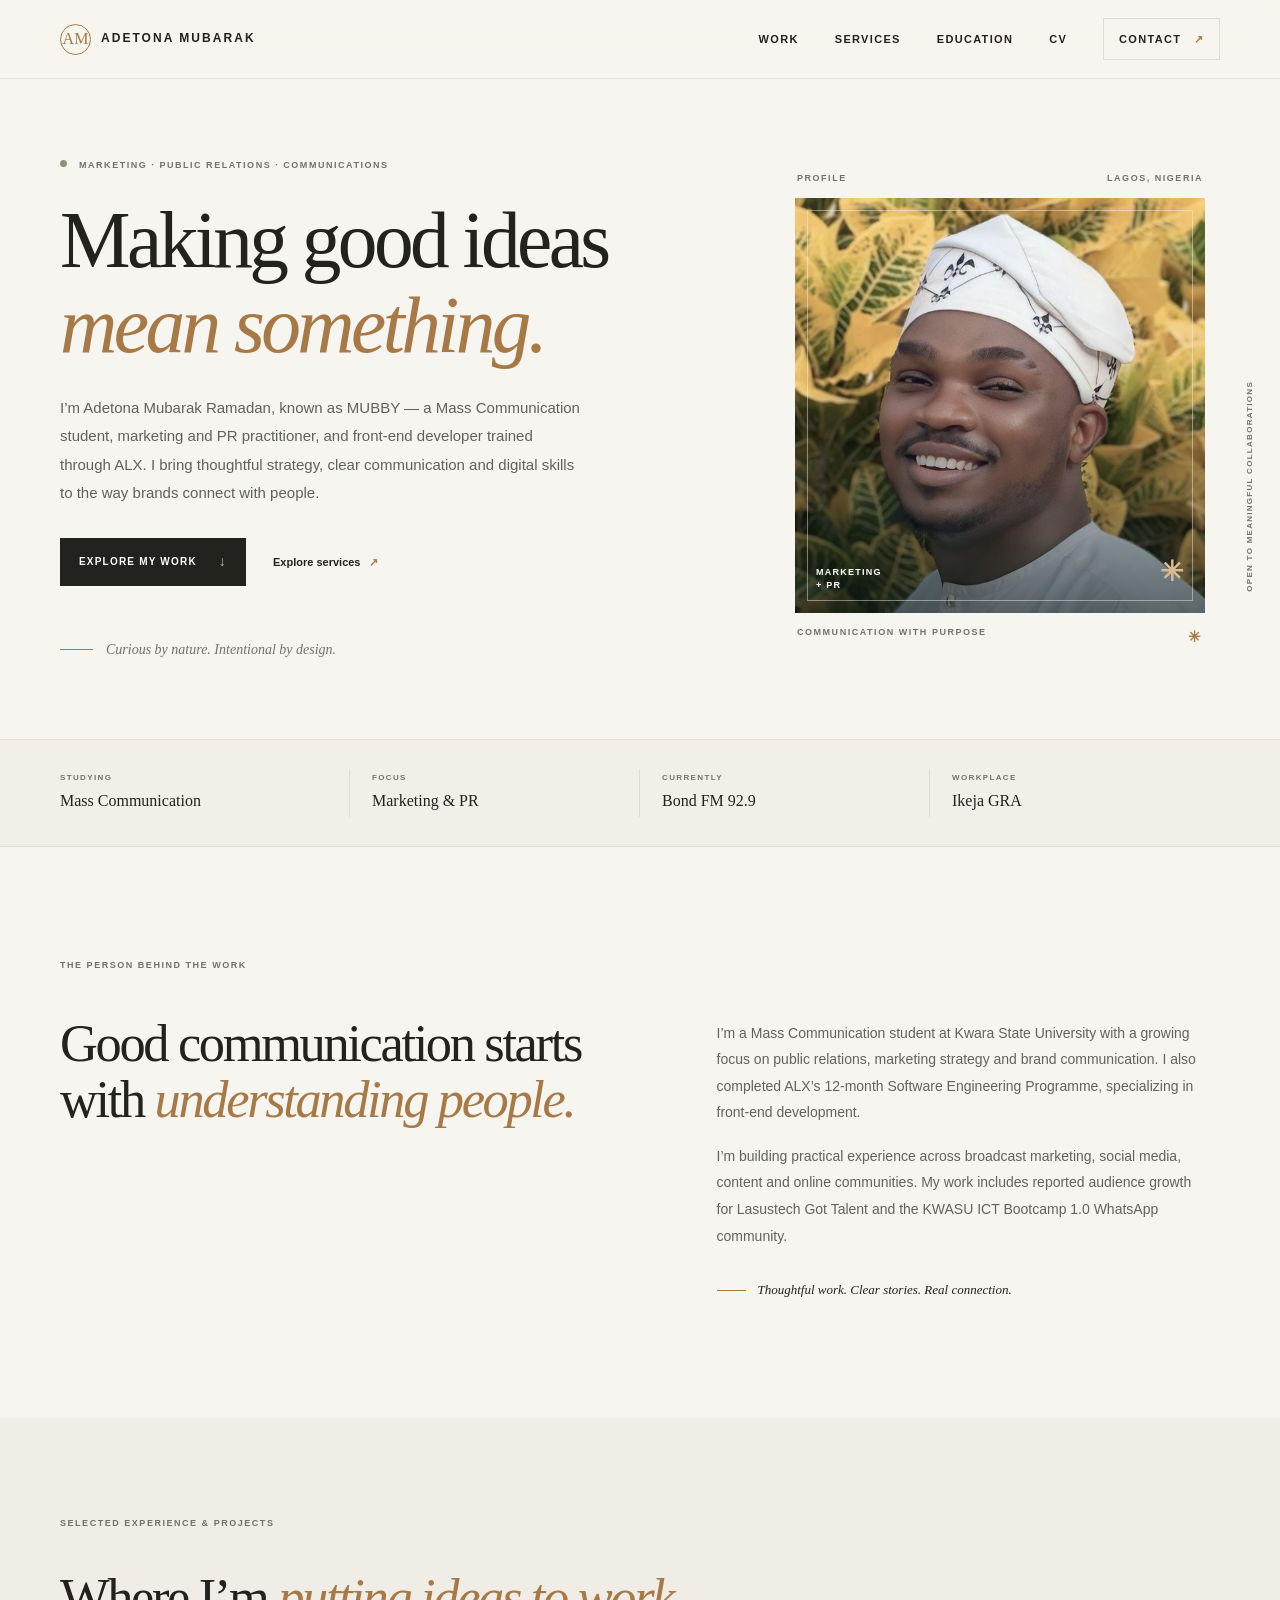
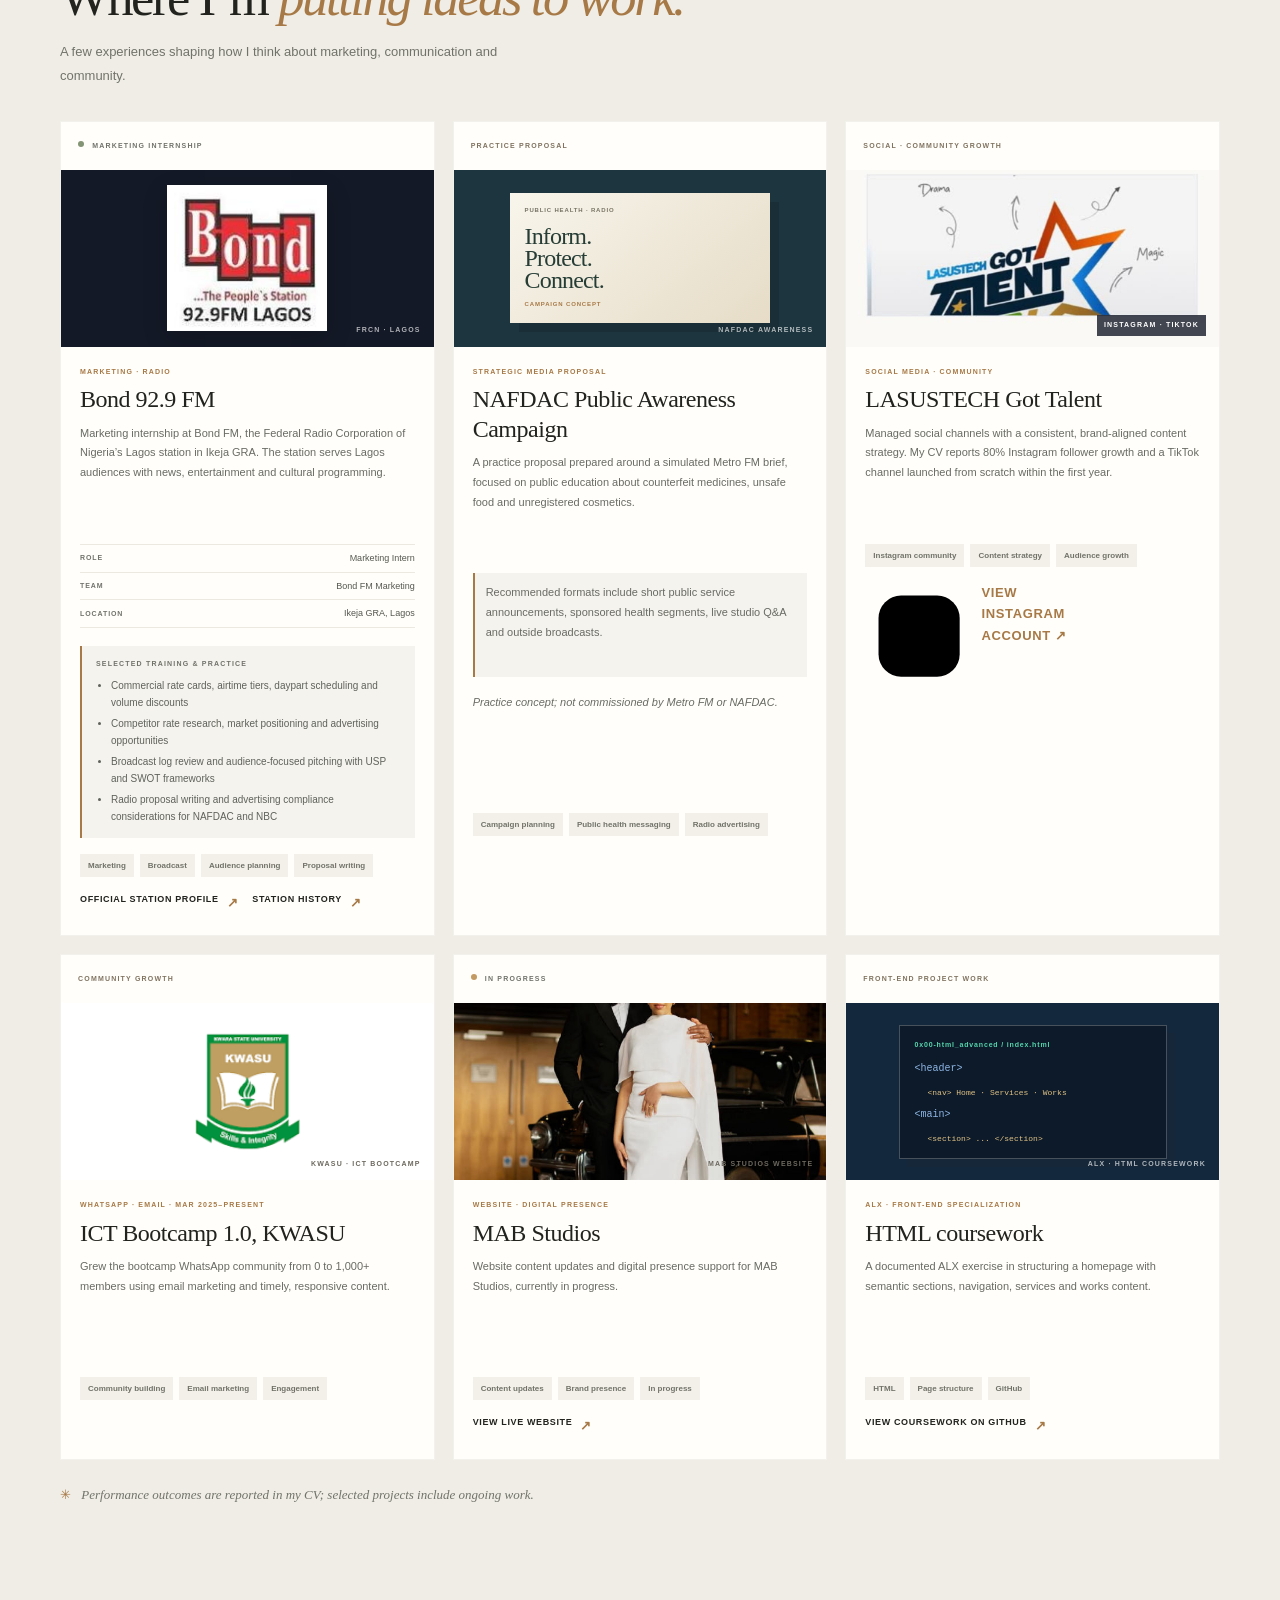
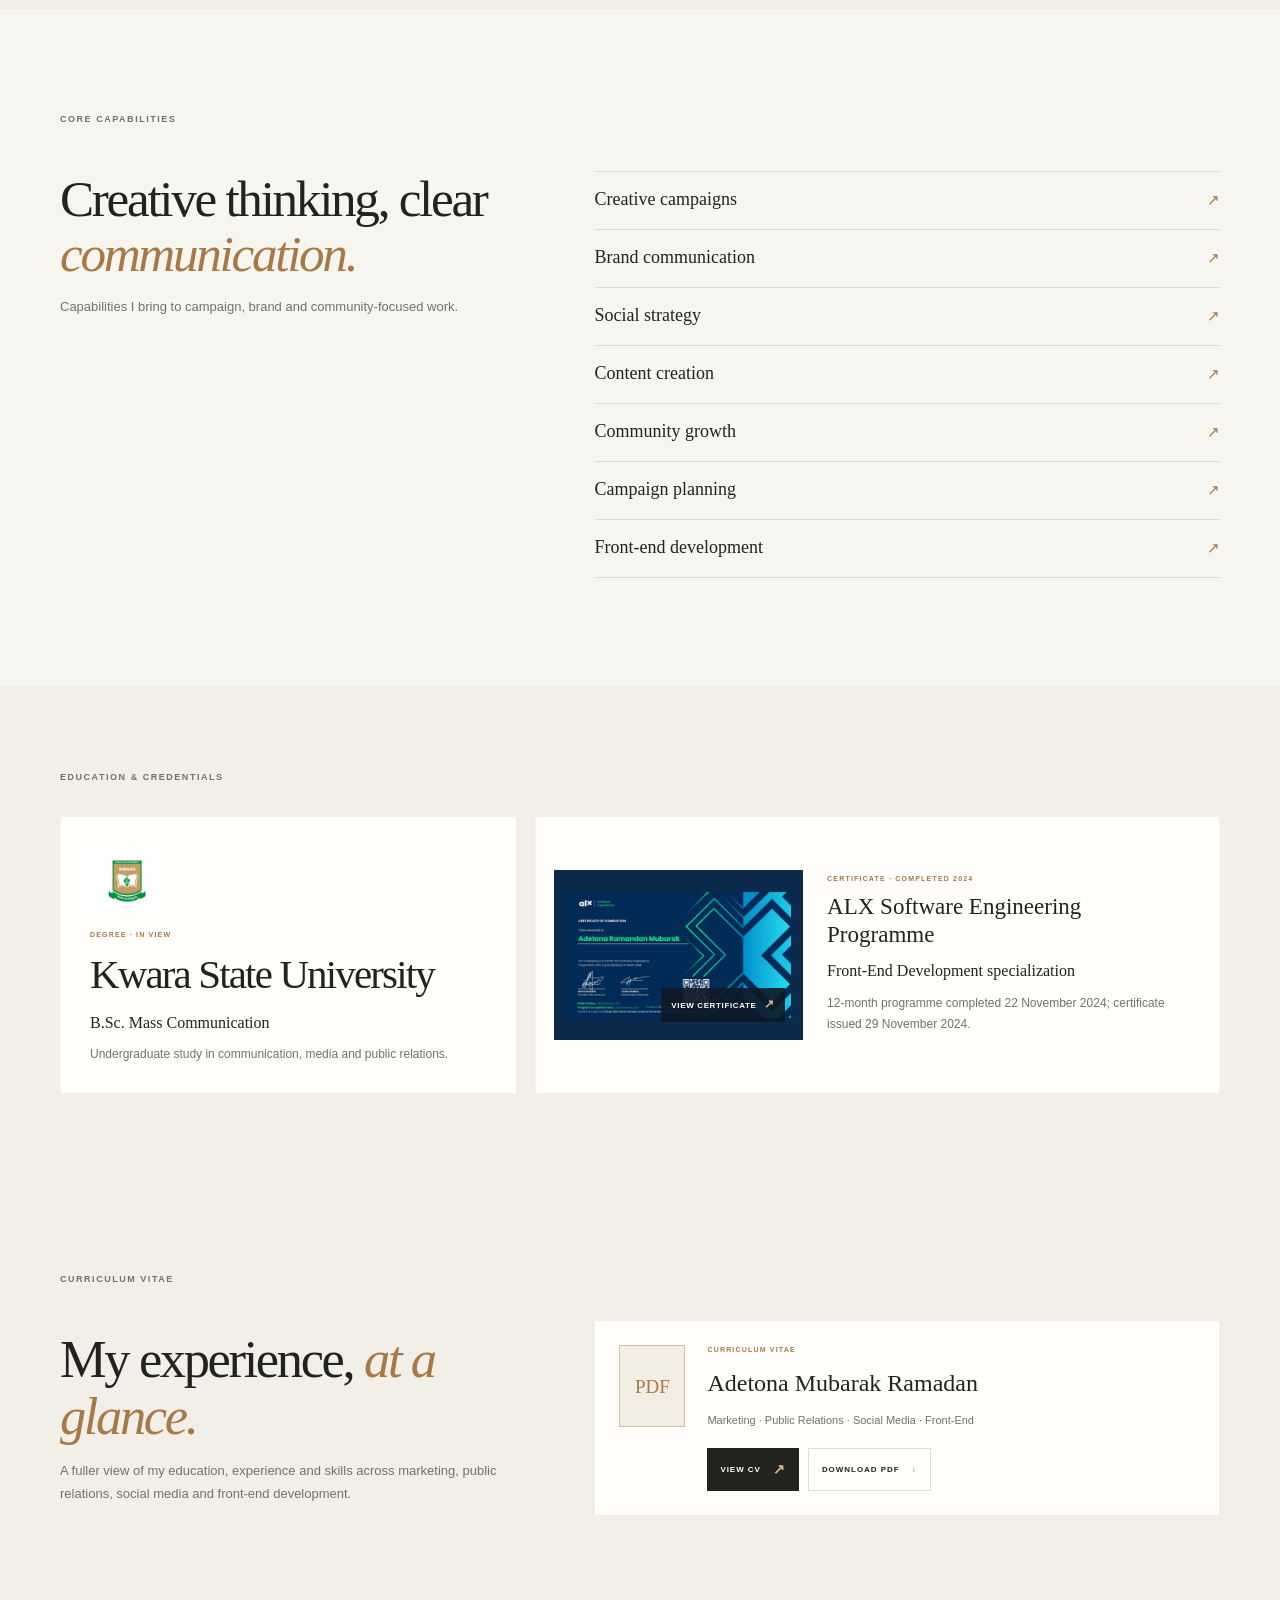
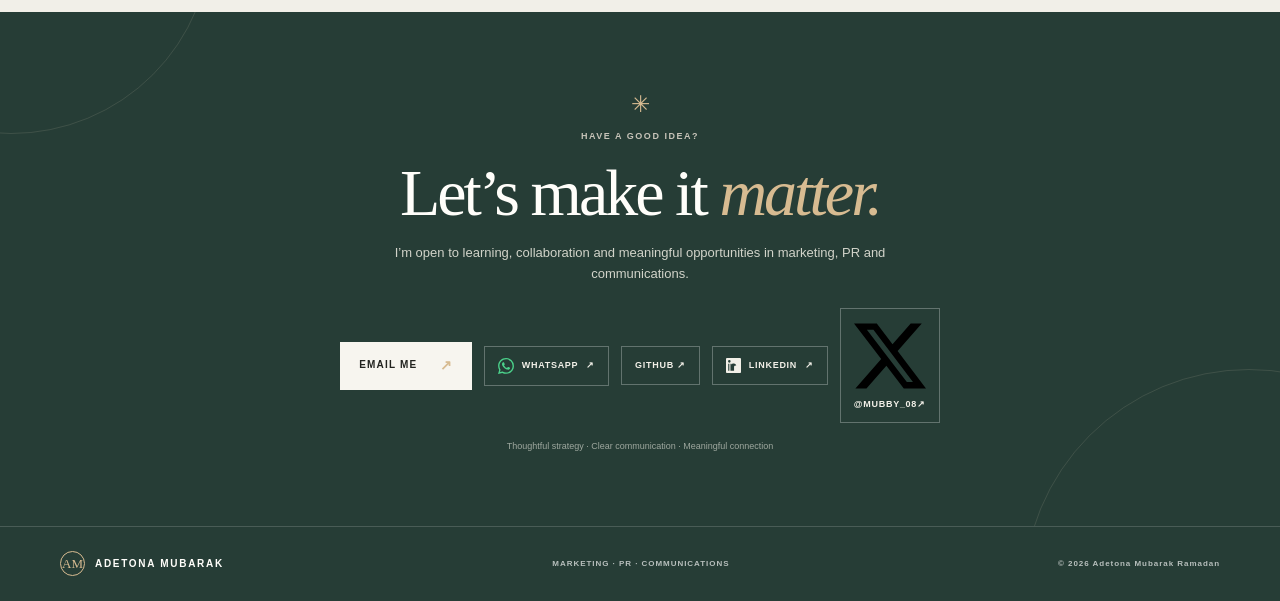
==== commit 29f27dee: "Refresh portfolio branding, project links, and contact" ====
--- a/index.html
+++ b/index.html
@@ -3,22 +3,22 @@
   <head>
     <meta charset="utf-8">
     <meta name="viewport" content="width=device-width, initial-scale=1">
-    <meta name="theme-color" content="#f7f5ef">
+    <meta name="theme-color" content="#f8f9fb">
     <meta name="color-scheme" content="light">
-    <meta name="description" content="Lagos-based marketing and communications portfolio featuring Bond FM radio marketing experience, campaign planning, social media, community growth and front-end work by Adetona Mubarak Ramadan (MUBBY).">
+    <meta name="description" content="Portfolio of Adetona Mubarak Ramadan, known as MUBBY: Lagos-based marketing, public relations, communications and front-end coursework. Explore Bond FM experience, campaigns and community work.">
     <meta property="og:type" content="website">
-    <meta property="og:title" content="Adetona Mubarak Ramadan (MUBBY) — Marketing, PR &amp; Front-End">
-    <meta property="og:description" content="Explore Bond FM radio marketing experience, a NAFDAC public-awareness proposal concept, social media, community growth and front-end work by Adetona Mubarak Ramadan (MUBBY) in Lagos, Nigeria.">
+    <meta property="og:title" content="Adetona Mubarak Ramadan — Marketing &amp; Communications Portfolio">
+    <meta property="og:description" content="Explore Bond FM radio marketing experience, campaign planning, social media and community work by Adetona Mubarak Ramadan (MUBBY) in Lagos, Nigeria.">
     <meta property="og:url" content="https://github.com/Mubby2003/Webstack---Portfolio-Project">
-    <meta property="og:site_name" content="MUBBY — Portfolio">
+    <meta property="og:site_name" content="Adetona Mubarak — Portfolio">
     <meta property="og:image" content="https://raw.githubusercontent.com/Mubby2003/Webstack---Portfolio-Project/master/assets/mubby-profile.png">
     <meta property="og:image:alt" content="Adetona Mubarak Ramadan, known as MUBBY, smiling in a white traditional outfit.">
     <meta name="twitter:card" content="summary_large_image">
-    <meta name="twitter:title" content="Adetona Mubarak Ramadan (MUBBY) — Marketing, PR &amp; Front-End">
-    <meta name="twitter:description" content="Explore Bond FM radio marketing experience, a NAFDAC public-awareness proposal concept, social media, community growth and front-end work by Adetona Mubarak Ramadan (MUBBY) in Lagos, Nigeria.">
+    <meta name="twitter:title" content="Adetona Mubarak Ramadan — Marketing &amp; Communications Portfolio">
+    <meta name="twitter:description" content="Explore Bond FM radio marketing experience, campaign planning, social media and community work by Adetona Mubarak Ramadan (MUBBY) in Lagos, Nigeria.">
     <meta name="twitter:image" content="https://raw.githubusercontent.com/Mubby2003/Webstack---Portfolio-Project/master/assets/mubby-profile.png">
     <link rel="canonical" href="https://github.com/Mubby2003/Webstack---Portfolio-Project">
-    <title>Adetona Mubarak Ramadan (MUBBY) — Marketing, PR &amp; Front-End</title>
+    <title>Adetona Mubarak Ramadan — Marketing &amp; Communications Portfolio</title>
     <link rel="stylesheet" href="styles.css">
     <script src="script.js" defer></script>
   </head>
@@ -26,7 +26,7 @@
     <a class="skip-link" href="#main">Skip to content</a>
     <header class="site-header">
       <div class="nav-wrap">
-        <a class="brand" href="#home" aria-label="MUBBY, home"><span class="brand-mark">M</span><span>MUBBY<span class="brand-period">.</span></span></a>
+        <a class="brand" href="#home" aria-label="Adetona Mubarak, home"><span class="brand-mark">AM</span><span>ADETONA MUBARAK</span></a>
         <button class="menu-toggle" type="button" aria-expanded="false" aria-controls="site-nav" aria-label="Open navigation"><span></span><span></span></button>
         <nav class="site-nav" id="site-nav" aria-label="Main navigation">
           <a href="#work">Work</a>
@@ -43,7 +43,7 @@
         <div class="hero-copy">
           <p class="eyebrow"><span class="eyebrow-dot"></span> MARKETING · PUBLIC RELATIONS · COMMUNICATIONS</p>
           <h1 id="hero-title">Making good ideas <em>mean something.</em></h1>
-          <p class="hero-intro">I’m Adetona Mubarak Ramadan, known as MUBBY — a Mass Communication student, marketing and PR practitioner, and ALX-trained front-end developer. I bring thoughtful strategy, clear communication and digital skills to the way brands connect with people.</p>
+          <p class="hero-intro">I’m Adetona Mubarak Ramadan, known as MUBBY — a Mass Communication student, marketing and PR practitioner, and front-end developer trained through ALX. I bring thoughtful strategy, clear communication and digital skills to the way brands connect with people.</p>
           <div class="hero-actions">
             <a class="button button-dark" href="#work">Explore my work <span aria-hidden="true">↓</span></a>
             <a class="text-link" href="#services">Explore services <span aria-hidden="true">↗</span></a>
@@ -123,11 +123,10 @@
                 <div class="project-tags"><span>Campaign planning</span><span>Public health messaging</span><span>Radio advertising</span></div>
               </div>
             </article>
-            </article>
-            <article class="project-card">
-              <div class="project-top"><span class="project-status status-collab">SOCIAL MEDIA MANAGEMENT</span></div>
-              <div class="project-visual visual-lasu"><img class="project-logo-image" src="assets/lasutech-got-talent.png" alt="LASUSTECH Got Talent logo with the event name and star graphic." loading="lazy"><span class="visual-label">SOCIAL / CONTENT</span></div>
-              <div class="project-body"><p class="project-type">INSTAGRAM · TIKTOK · 2023–PRESENT</p><h3>LASUSTECH Got Talent</h3><p>Managed social channels with a consistent, brand-aligned content strategy. The CV reports 80% Instagram follower growth and a TikTok channel launched from scratch within the first year.</p><div class="project-tags"><span>Content strategy</span><span>Short-form video</span><span>Audience growth</span></div></div>
+            <article class="project-card">
+              <div class="project-top"><span class="project-status status-collab">SOCIAL · COMMUNITY GROWTH</span></div>
+              <div class="project-visual visual-lasu"><img class="project-logo-image" src="assets/lasutech-got-talent.png" alt="LASUSTECH Got Talent event logo." loading="lazy"><span class="visual-label">INSTAGRAM · TIKTOK</span></div>
+              <div class="project-body"><p class="project-type">SOCIAL MEDIA · COMMUNITY</p><h3>LASUSTECH Got Talent</h3><p>Managed social channels with a consistent, brand-aligned content strategy. My CV reports 80% Instagram follower growth and a TikTok channel launched from scratch within the first year.</p><div class="project-tags"><span>Instagram community</span><span>Content strategy</span><span>Audience growth</span></div><div class="project-links"><a class="project-link instagram-project-link" href="https://www.instagram.com/lasustech_gt/" target="_blank" rel="noreferrer" aria-label="View the LASUSTECH Got Talent Instagram account, opens in a new tab"><svg class="instagram-icon" viewBox="0 0 24 24" aria-hidden="true" focusable="false"><rect x="3" y="3" width="18" height="18" rx="5"/><circle cx="12" cy="12" r="4"/><circle class="instagram-dot" cx="17.5" cy="6.5" r=".8"/></svg><span>View Instagram account <span aria-hidden="true">↗</span></span></a></div></div>
             </article>
             <article class="project-card">
               <div class="project-top"><span class="project-status status-collab">COMMUNITY GROWTH</span></div>
@@ -135,19 +134,14 @@
               <div class="project-body"><p class="project-type">WHATSAPP · EMAIL · MAR 2025–PRESENT</p><h3>ICT Bootcamp 1.0, KWASU</h3><p>Grew the bootcamp WhatsApp community from 0 to 1,000+ members using email marketing and timely, responsive content.</p><div class="project-tags"><span>Community building</span><span>Email marketing</span><span>Engagement</span></div></div>
             </article>
             <article class="project-card">
-              <div class="project-top"><span class="project-status status-collab">COLLABORATION</span></div>
-              <div class="project-visual visual-community" aria-hidden="true"><span class="community-orbit orbit-one"></span><span class="community-orbit orbit-two"></span><span class="community-core">COMMUNITY<br>GROWS HERE</span><span class="community-spark spark-one">✳</span><span class="community-spark spark-two">✳</span><span class="visual-label">SOCIAL / COMMUNITY</span></div>
-              <div class="project-body"><p class="project-type">INSTAGRAM · COMMUNITY</p><h3>Building community, together.</h3><p>A collaborative Instagram community-building project focused on bringing people together and encouraging active engagement.</p><div class="project-tags"><span>Community growth</span><span>Social strategy</span><span>Teamwork</span></div></div>
-            </article>
-            <article class="project-card">
               <div class="project-top"><span class="project-status status-progress"><span></span> IN PROGRESS</span></div>
               <div class="project-visual visual-web mab-studios-visual"><img class="project-logo-image" src="assets/mab-studios-preview.jpg" alt="MAB Studios photograph of a couple in formal attire beside a vintage car." loading="lazy"><span class="visual-label">MAB STUDIOS WEBSITE</span></div>
               <div class="project-body"><p class="project-type">WEBSITE · DIGITAL PRESENCE</p><h3>MAB Studios</h3><p>Website content updates and digital presence support for MAB Studios, currently in progress.</p><div class="project-tags"><span>Content updates</span><span>Brand presence</span><span>In progress</span></div><div class="project-links"><a class="project-link" href="https://mubby2003.github.io/mabstudios/" target="_blank" rel="noreferrer">View live website <span aria-hidden="true">↗</span></a></div></div>
             </article>
             <article class="project-card">
               <div class="project-top"><span class="project-status status-collab">FRONT-END PROJECT WORK</span></div>
-              <div class="project-visual visual-code" aria-hidden="true"><div class="code-window"><span>HTML&nbsp; · &nbsp;CSS&nbsp; · &nbsp;JS</span><b>&lt;section&gt;</b><i>Responsive interfaces</i><b>&lt;/section&gt;</b></div><span class="visual-label">ALX · 2023–2024</span></div>
-              <div class="project-body"><p class="project-type">ALX · NOV 2023–NOV 2024</p><h3>Front-end project work</h3><p>Built and debugged responsive web interfaces during ALX’s project-based Software Engineering Programme, with peer-reviewed work and collaborative GitHub sprints.</p><div class="project-tags"><span>HTML · CSS · JavaScript</span><span>Git · GitHub</span><span>Responsive UI</span></div></div>
+              <div class="project-visual visual-code" aria-hidden="true"><div class="code-window"><span>0x00-html_advanced / index.html</span><b>&lt;header&gt;</b><i>&lt;nav&gt; Home · Services · Works</i><b>&lt;main&gt;</b><i>&lt;section&gt; ... &lt;/section&gt;</i></div><span class="visual-label">ALX · HTML COURSEWORK</span></div>
+              <div class="project-body"><p class="project-type">ALX · FRONT-END SPECIALIZATION</p><h3>HTML coursework</h3><p>A documented ALX exercise in structuring a homepage with semantic sections, navigation, services and works content.</p><div class="project-tags"><span>HTML</span><span>Page structure</span><span>GitHub</span></div><div class="project-links"><a class="project-link" href="https://github.com/Mubby2003/alx-frontend/tree/master/0x00-html_advanced" target="_blank" rel="noreferrer">View coursework on GitHub <span aria-hidden="true">↗</span></a></div></div>
             </article>
 
           </div>
@@ -233,13 +227,12 @@
           <p class="eyebrow">HAVE A GOOD IDEA?</p>
           <h2 id="contact-title">Let’s make it <em>matter.</em></h2>
           <p>I’m open to learning, collaboration and meaningful opportunities in marketing, PR and communications.</p>
-          <div class="contact-actions"><a class="button button-light" href="mailto:adetonamubarak12@gmail.com">Email me <span aria-hidden="true">↗</span></a><a class="contact-secondary whatsapp-link" href="https://wa.me/2349033220145" target="_blank" rel="noreferrer" aria-label="Message Adetona Mubarak Ramadan on WhatsApp, opens in a new tab"><svg class="whatsapp-icon" viewBox="0 0 24 24" aria-hidden="true" focusable="false"><path d="M17.472 14.382c-.297-.149-1.758-.867-2.03-.967-.273-.099-.471-.148-.67.149-.197.297-.767.967-.94 1.165-.173.198-.347.223-.644.075-.297-.149-1.255-.463-2.39-1.475-.883-.788-1.48-1.761-1.653-2.059-.173-.297-.018-.458.13-.606.134-.133.297-.347.446-.52.149-.174.198-.298.297-.497.099-.198.05-.372-.025-.521-.074-.149-.669-1.611-.916-2.207-.242-.579-.487-.5-.67-.51-.173-.008-.371-.01-.57-.01-.198 0-.52.074-.792.372-.272.297-1.04 1.016-1.04 2.478 0 1.462 1.065 2.875 1.213 3.074.149.198 2.096 3.2 5.077 4.487.709.306 1.262.489 1.693.626.712.226 1.36.194 1.872.118.571-.085 1.758-.719 2.006-1.413.248-.694.248-1.289.174-1.413-.074-.124-.272-.198-.57-.347m-5.421 7.403h-.004a9.87 9.87 0 01-5.031-1.378l-.361-.214-3.741.982.999-3.648-.235-.374a9.86 9.86 0 01-1.51-5.26c.002-5.45 4.438-9.884 9.893-9.884 2.64.001 5.122 1.03 6.988 2.898a9.825 9.825 0 012.893 6.994c-.002 5.45-4.439 9.884-9.891 9.884m8.412-18.297A11.815 11.815 0 0012.054 0C5.5 0 .167 5.332.164 11.886c-.001 2.096.547 4.142 1.588 5.946L.057 24l6.335-1.662a11.87 11.87 0 005.657 1.441h.005c6.554 0 11.887-5.333 11.89-11.887a11.82 11.82 0 00-3.481-8.404Z"/></svg><span>WhatsApp</span><span aria-hidden="true">↗</span></a><a class="contact-secondary" href="https://github.com/Mubby2003" target="_blank" rel="noreferrer">GitHub ↗</a><a class="contact-secondary linkedin-link" href="https://www.linkedin.com/in/mubarak-adetona-67bb36278/" target="_blank" rel="noreferrer" aria-label="Visit Adetona Mubarak Ramadan’s LinkedIn profile, opens in a new tab"><svg class="linkedin-icon" viewBox="0 0 24 24" aria-hidden="true" focusable="false"><path d="M20.447 20.452h-3.554v-5.569c0-1.328-.027-3.037-1.852-3.037-1.853 0-2.136 1.445-2.136 2.939v5.667H5.35V9h3.414v1.561h.049c.476-.9 1.637-1.85 3.37-1.85 3.601 0 4.267 2.37 4.267 5.455v6.286zM5.337 7.433a2.062 2.062 0 1 1 0-4.124 2.062 2.062 0 0 1 0 4.124zM7.119 20.452H3.554V9h3.565v11.452zM22.225 0H1.771C.792 0 0 .774 0 1.729v20.542C0 23.227.792 24 1.771 24h20.451C23.2 24 24 23.227 24 22.271V1.729C24 .774 23.2 0 22.222 0h.003z"/></svg><span>LinkedIn</span><span aria-hidden="true">↗</span></a></div>
+          <div class="contact-actions"><a class="button button-light" href="mailto:adetonamubarak12@gmail.com">Email me <span aria-hidden="true">↗</span></a><a class="contact-secondary whatsapp-link" href="https://wa.me/2349033220145" target="_blank" rel="noreferrer" aria-label="Message Adetona Mubarak Ramadan on WhatsApp, opens in a new tab"><svg class="whatsapp-icon" viewBox="0 0 24 24" aria-hidden="true" focusable="false"><path d="M17.472 14.382c-.297-.149-1.758-.867-2.03-.967-.273-.099-.471-.148-.67.149-.197.297-.767.967-.94 1.165-.173.198-.347.223-.644.075-.297-.149-1.255-.463-2.39-1.475-.883-.788-1.48-1.761-1.653-2.059-.173-.297-.018-.458.13-.606.134-.133.297-.347.446-.52.149-.174.198-.298.297-.497.099-.198.05-.372-.025-.521-.074-.149-.669-1.611-.916-2.207-.242-.579-.487-.5-.67-.51-.173-.008-.371-.01-.57-.01-.198 0-.52.074-.792.372-.272.297-1.04 1.016-1.04 2.478 0 1.462 1.065 2.875 1.213 3.074.149.198 2.096 3.2 5.077 4.487.709.306 1.262.489 1.693.626.712.226 1.36.194 1.872.118.571-.085 1.758-.719 2.006-1.413.248-.694.248-1.289.174-1.413-.074-.124-.272-.198-.57-.347m-5.421 7.403h-.004a9.87 9.87 0 01-5.031-1.378l-.361-.214-3.741.982.999-3.648-.235-.374a9.86 9.86 0 01-1.51-5.26c.002-5.45 4.438-9.884 9.893-9.884 2.64.001 5.122 1.03 6.988 2.898a9.825 9.825 0 012.893 6.994c-.002 5.45-4.439 9.884-9.891 9.884m8.412-18.297A11.815 11.815 0 0012.054 0C5.5 0 .167 5.332.164 11.886c-.001 2.096.547 4.142 1.588 5.946L.057 24l6.335-1.662a11.87 11.87 0 005.657 1.441h.005c6.554 0 11.887-5.333 11.89-11.887a11.82 11.82 0 00-3.481-8.404Z"/></svg><span>WhatsApp</span><span aria-hidden="true">↗</span></a><a class="contact-secondary" href="https://github.com/Mubby2003" target="_blank" rel="noreferrer">GitHub ↗</a><a class="contact-secondary linkedin-link" href="https://www.linkedin.com/in/mubarak-adetona-67bb36278/" target="_blank" rel="noreferrer" aria-label="Visit Adetona Mubarak Ramadan’s LinkedIn profile, opens in a new tab"><svg class="linkedin-icon" viewBox="0 0 24 24" aria-hidden="true" focusable="false"><path d="M20.447 20.452h-3.554v-5.569c0-1.328-.027-3.037-1.852-3.037-1.853 0-2.136 1.445-2.136 2.939v5.667H5.35V9h3.414v1.561h.049c.476-.9 1.637-1.85 3.37-1.85 3.601 0 4.267 2.37 4.267 5.455v6.286zM5.337 7.433a2.062 2.062 0 1 1 0-4.124 2.062 2.062 0 0 1 0 4.124zM7.119 20.452H3.554V9h3.565v11.452zM22.225 0H1.771C.792 0 0 .774 0 1.729v20.542C0 23.227.792 24 1.771 24h20.451C23.2 24 24 23.227 24 22.271V1.729C24 .774 23.2 0 22.222 0h.003z"/></svg><span>LinkedIn</span><span aria-hidden="true">↗</span></a><a class="contact-secondary x-link" href="https://x.com/mubby_08" target="_blank" rel="noreferrer" aria-label="Visit Adetona Mubarak’s X profile @mubby_08, opens in a new tab"><svg class="x-icon" viewBox="0 0 24 24" aria-hidden="true" focusable="false"><path d="M18.901 1.153h3.68l-8.04 9.19 9.46 12.504h-7.407l-5.803-7.586-6.64 7.586H.468l8.6-9.83L0 1.154h7.594l5.245 6.93 6.062-6.93Zm-1.291 19.49h2.039L6.486 3.25H4.298L17.61 20.643Z"/></svg><span>@mubby_08</span><span aria-hidden="true">↗</span></a></div>
           <span class="contact-note">Thoughtful strategy · Clear communication · Meaningful connection</span>
         </div>
       </section>
     </main>
 
-    <footer class="site-footer"><div class="section-shell footer-inner"><a class="brand footer-brand" href="#home"><span class="brand-mark">M</span><span>MUBBY<span class="brand-period">.</span></span></a><span>MARKETING · PR · COMMUNICATIONS</span><span>© <span id="year">2026</span> Adetona Mubarak Ramadan</span></div></footer>
+    <footer class="site-footer"><div class="section-shell footer-inner"><a class="brand footer-brand" href="#home"><span class="brand-mark">AM</span><span>ADETONA MUBARAK</span></a><span>MARKETING · PR · COMMUNICATIONS</span><span>© <span id="year">2026</span> Adetona Mubarak Ramadan</span></div></footer>
   </body>
 </html>
-
--- a/styles.css
+++ b/styles.css
@@ -98,7 +98,7 @@
 .community-core{z-index:1;display:grid;width:97px;height:97px;place-content:center;border-radius:50%;background:var(--forest);color:var(--white);font-size:8px;font-weight:750;letter-spacing:.12em;line-height:1.6;text-align:center}
 .community-spark{position:absolute;color:var(--accent);font-size:23px}.spark-one{top:28px;right:39px}.spark-two{bottom:29px;left:39px;font-size:15px}
 .visual-community .visual-label{color:#6d695f}
-.visual-web{background:#ebe7dc}
+.visual-web{background:#ebe7dc}.kwasu-visual{background:#fff}.kwasu-logo-image{position:absolute;inset:0;width:100%;height:100%;padding:8px;object-fit:contain}
 .browser-frame{position:relative;width:70%;height:112px;padding:18px 13px 12px;border:1px solid #bdb7a7;background:#f8f6f0;box-shadow:9px 9px 0 rgba(35,47,40,.12)}
 .browser-dots{position:absolute;top:7px;left:9px;display:flex;gap:3px}.browser-dots i{width:4px;height:4px;border-radius:50%;background:#b1ab9b}
 .browser-lines{width:42%;display:flex;flex-direction:column;gap:5px}.browser-lines b{height:3px;background:#a77946;opacity:.64}.browser-lines b:nth-child(2){width:76%;background:#9e9b8f}.browser-lines b:nth-child(3){width:54%;background:#9e9b8f}
@@ -152,7 +152,7 @@
 .credentials-section .section-block{padding-top:85px;padding-bottom:93px}
 .credentials-grid{margin-top:32px;display:grid;grid-template-columns:.8fr 1.2fr;gap:18px}
 .credential-card{min-width:0;background:var(--white);border:1px solid rgba(34,35,31,.06)}
-.credential-study{padding:27px 29px;display:flex;flex-direction:column;justify-content:center}
+.credential-study{padding:27px 29px;display:flex;flex-direction:column;justify-content:center}.education-logo{width:74px;height:74px;margin-bottom:12px;object-fit:contain;background:#fff}
 .credential-study h2{margin:3px 0 14px;font-size:clamp(29px,3.2vw,42px)}
 .credential-alx{display:grid;grid-template-columns:minmax(190px,.8fr) 1.2fr;align-items:center;gap:24px;padding:18px}
 .credential-art{min-height:170px;padding:18px;display:flex;flex-direction:column;justify-content:space-between;background:linear-gradient(135deg,#062b52,#0c4474 60%,#00a99d);color:#f5fbff}.credential-logo{font-size:29px;font-weight:850;letter-spacing:-.09em;line-height:1}.credential-program{margin-top:3px;font-size:7px;font-weight:800;letter-spacing:.13em;line-height:1.35}.credential-art strong{margin-top:auto;font-size:12px;letter-spacing:.07em;line-height:1.35}.credential-art i{margin-top:12px;font-size:7px;font-style:normal;font-weight:750;letter-spacing:.12em;color:#35ddb1}
@@ -213,3 +213,4 @@
 .linkedin-icon{width:15px;height:15px;display:block;flex:none;fill:currentColor}
 .whatsapp-link{display:inline-flex;align-items:center;gap:8px}
 .whatsapp-icon{width:16px;height:16px;display:block;flex:none;fill:#4bd28b}
+
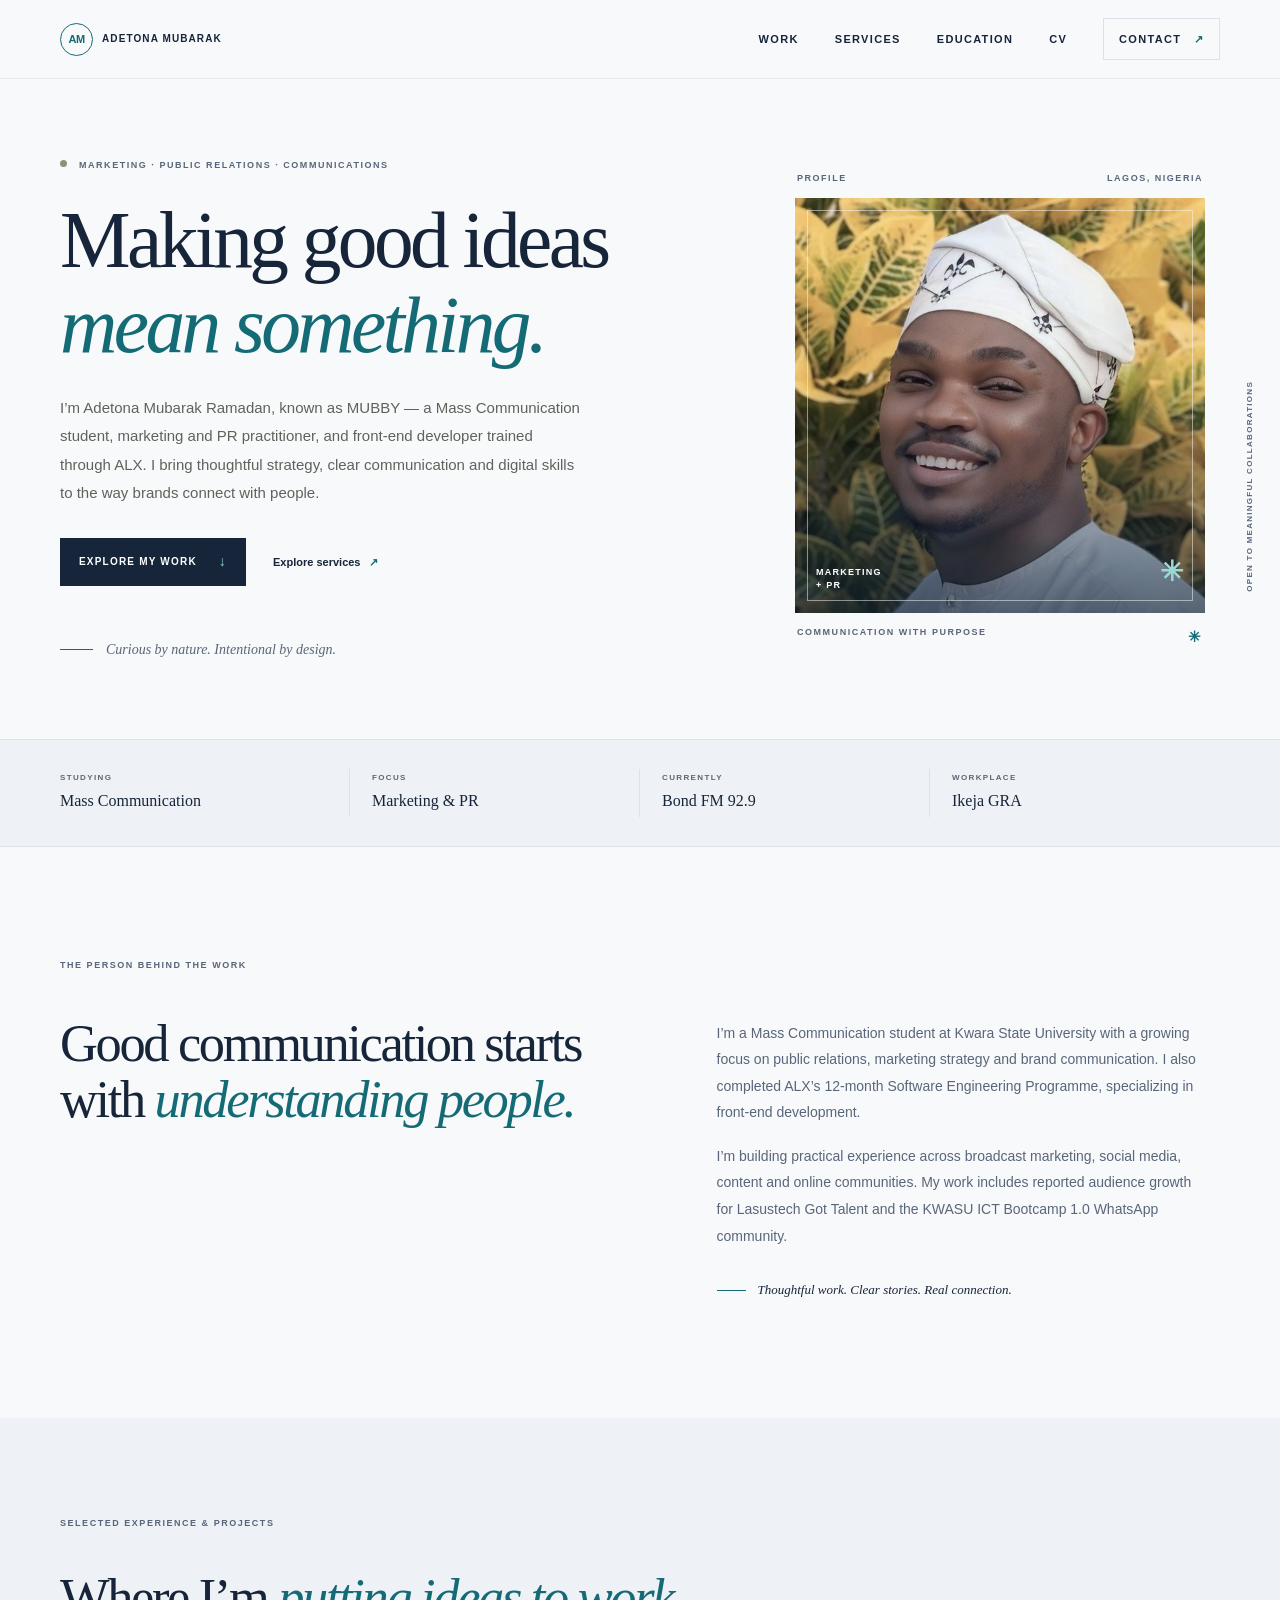
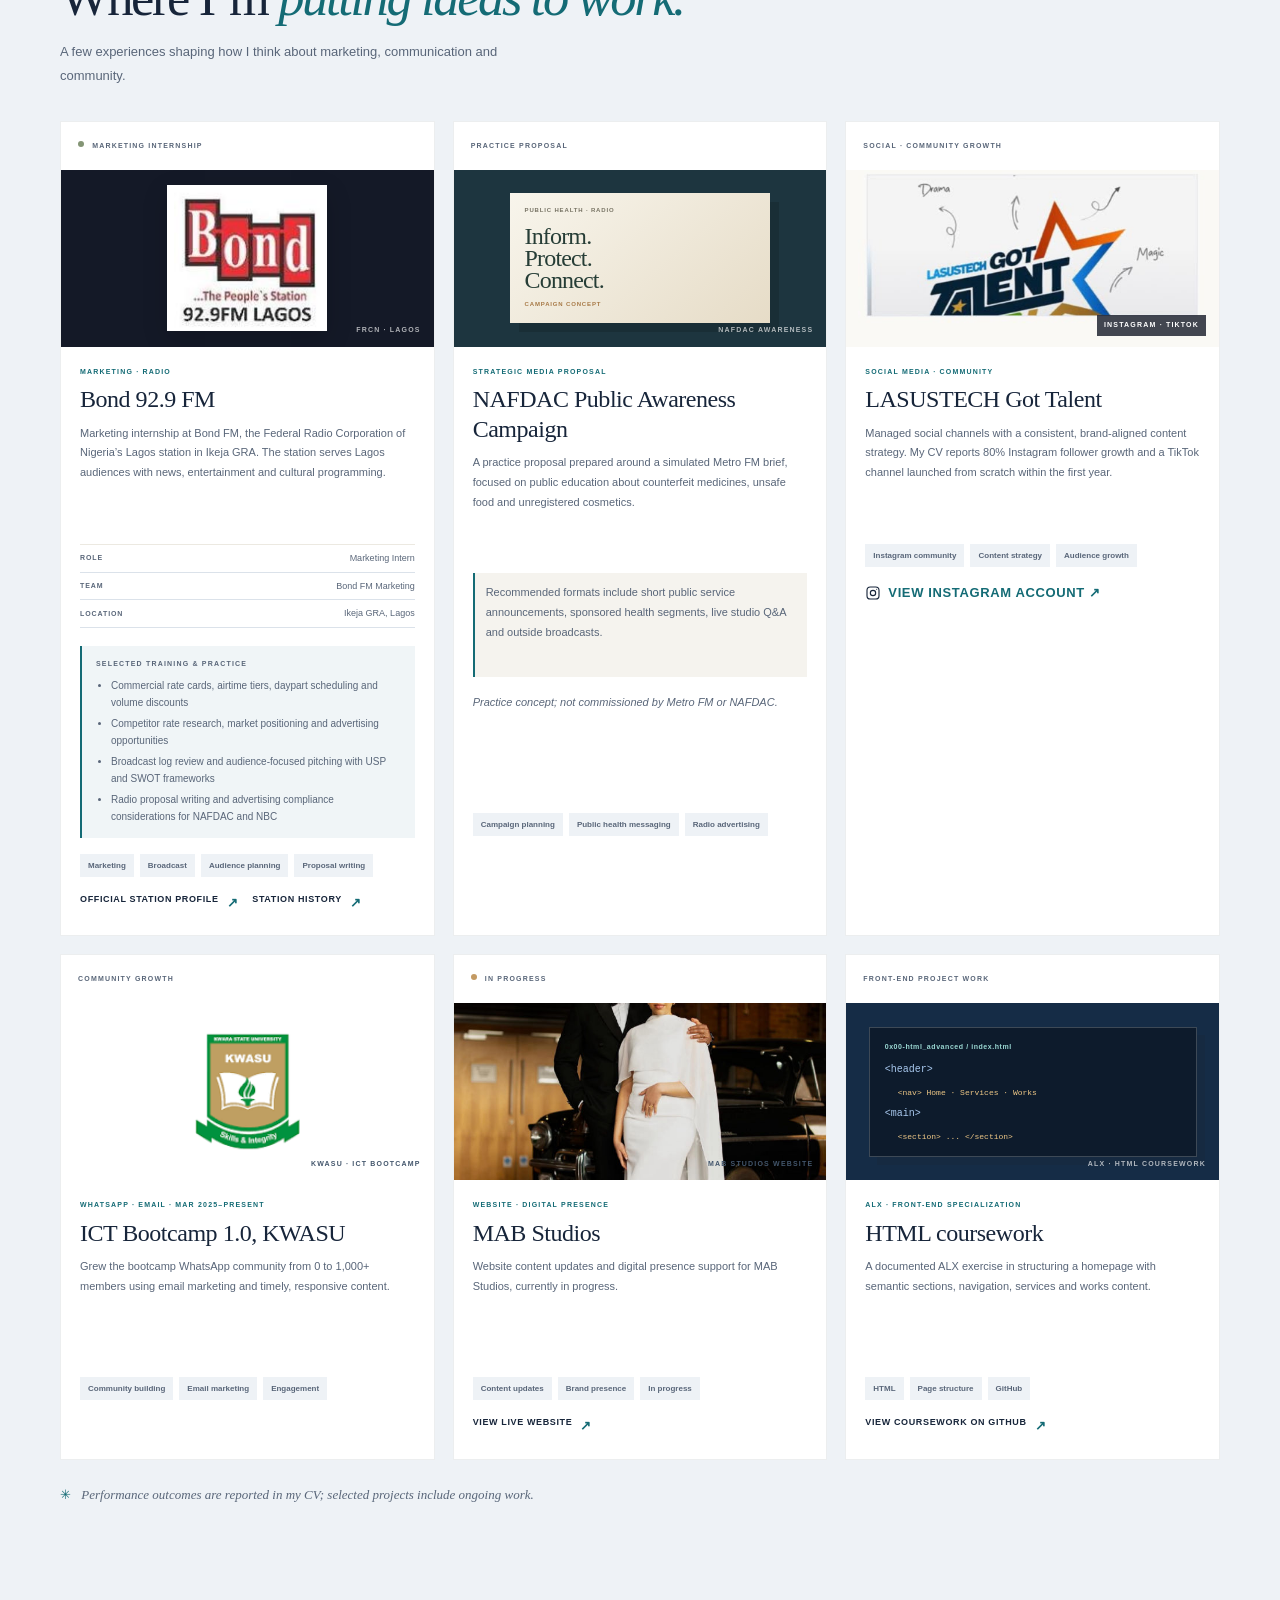
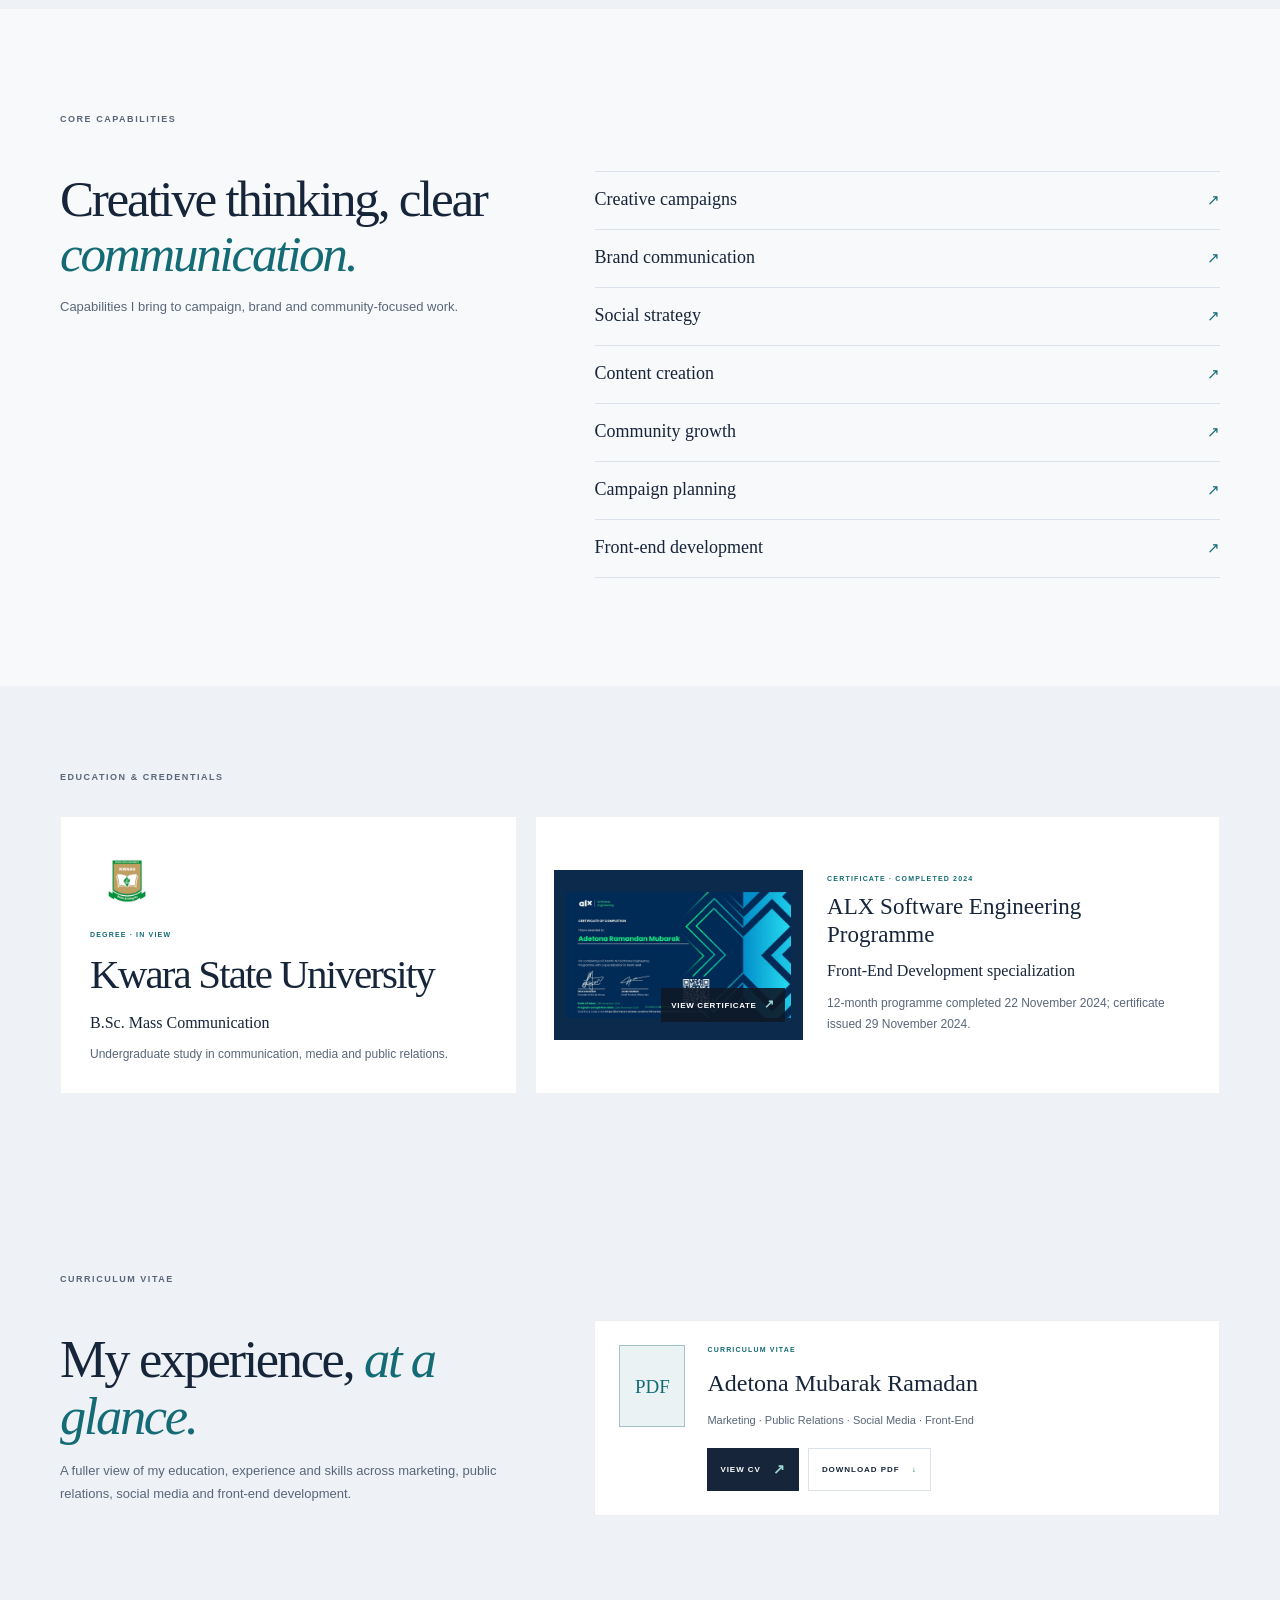
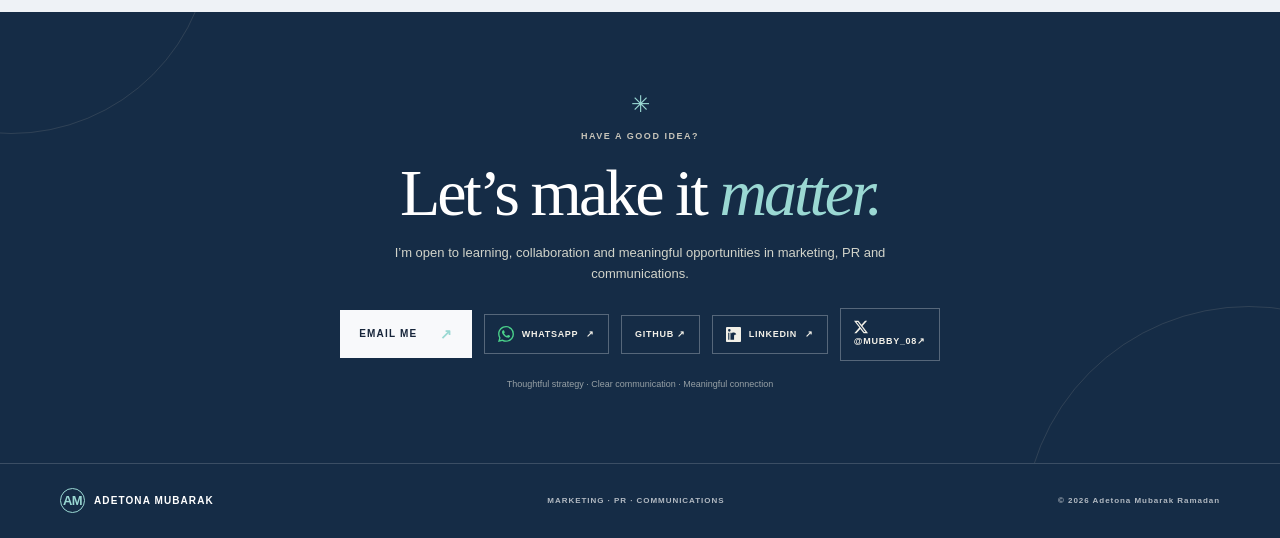
==== commit bde508f7: "Correct portfolio Open Graph and social preview metadata" ====
--- a/index.html
+++ b/index.html
@@ -5,19 +5,24 @@
     <meta name="viewport" content="width=device-width, initial-scale=1">
     <meta name="theme-color" content="#f8f9fb">
     <meta name="color-scheme" content="light">
-    <meta name="description" content="Portfolio of Adetona Mubarak Ramadan, known as MUBBY: Lagos-based marketing, public relations, communications and front-end coursework. Explore Bond FM experience, campaigns and community work.">
+    <meta name="description" content="Lagos-based marketing, public relations and communications portfolio of Adetona Mubarak Ramadan (MUBBY). Explore Bond FM, campaign planning, social strategy and community growth.">
     <meta property="og:type" content="website">
-    <meta property="og:title" content="Adetona Mubarak Ramadan — Marketing &amp; Communications Portfolio">
-    <meta property="og:description" content="Explore Bond FM radio marketing experience, campaign planning, social media and community work by Adetona Mubarak Ramadan (MUBBY) in Lagos, Nigeria.">
-    <meta property="og:url" content="https://github.com/Mubby2003/Webstack---Portfolio-Project">
+    <meta property="og:locale" content="en_NG">
+    <meta property="og:title" content="Adetona Mubarak Ramadan | Marketing &amp; Communications Portfolio">
+    <meta property="og:description" content="Explore Bond FM radio marketing experience, campaign planning, social strategy and community growth by Adetona Mubarak Ramadan (MUBBY), based in Lagos, Nigeria.">
+    <meta property="og:url" content="https://mubby2003.github.io/Webstack---Portfolio-Project/">
     <meta property="og:site_name" content="Adetona Mubarak — Portfolio">
-    <meta property="og:image" content="https://raw.githubusercontent.com/Mubby2003/Webstack---Portfolio-Project/master/assets/mubby-profile.png">
+    <meta property="og:image" content="https://mubby2003.github.io/Webstack---Portfolio-Project/assets/mubby-profile.png">
+    <meta property="og:image:type" content="image/png">
+    <meta property="og:image:width" content="1280">
+    <meta property="og:image:height" content="1280">
     <meta property="og:image:alt" content="Adetona Mubarak Ramadan, known as MUBBY, smiling in a white traditional outfit.">
     <meta name="twitter:card" content="summary_large_image">
-    <meta name="twitter:title" content="Adetona Mubarak Ramadan — Marketing &amp; Communications Portfolio">
-    <meta name="twitter:description" content="Explore Bond FM radio marketing experience, campaign planning, social media and community work by Adetona Mubarak Ramadan (MUBBY) in Lagos, Nigeria.">
-    <meta name="twitter:image" content="https://raw.githubusercontent.com/Mubby2003/Webstack---Portfolio-Project/master/assets/mubby-profile.png">
-    <link rel="canonical" href="https://github.com/Mubby2003/Webstack---Portfolio-Project">
+    <meta name="twitter:title" content="Adetona Mubarak Ramadan | Marketing &amp; Communications Portfolio">
+    <meta name="twitter:description" content="Explore Bond FM radio marketing experience, campaign planning, social strategy and community growth by Adetona Mubarak Ramadan (MUBBY), based in Lagos, Nigeria.">
+    <meta name="twitter:image" content="https://mubby2003.github.io/Webstack---Portfolio-Project/assets/mubby-profile.png">
+    <meta name="twitter:image:alt" content="Adetona Mubarak Ramadan, known as MUBBY, smiling in a white traditional outfit.">
+    <link rel="canonical" href="https://mubby2003.github.io/Webstack---Portfolio-Project/">
     <title>Adetona Mubarak Ramadan — Marketing &amp; Communications Portfolio</title>
     <link rel="stylesheet" href="styles.css">
     <script src="script.js" defer></script>
--- a/styles.css
+++ b/styles.css
@@ -1,5 +1,5 @@
 @charset "UTF-8";
-:root{color-scheme:light;--paper:#f7f5ef;--paper-deep:#efede5;--ink:#22231f;--muted:#71736b;--line:#deddd4;--accent:#a77946;--accent-light:#d7bb91;--forest:#263d36;--white:#fffefa;--serif:Georgia,"Times New Roman",serif;--sans:Inter,"Segoe UI",Arial,sans-serif;--shell:1160px}
+:root{color-scheme:light;--paper:#f8f9fb;--paper-deep:#eef2f6;--ink:#17253a;--muted:#596679;--line:#dbe2ea;--accent:#146b75;--accent-light:#9ad8d3;--forest:#152c46;--white:#fff;--serif:Georgia,"Times New Roman",serif;--sans:Inter,"Segoe UI",Arial,sans-serif;--shell:1160px}
 *{box-sizing:border-box}
 html{scroll-behavior:smooth;scroll-padding-top:88px}
 body{margin:0;background:var(--paper);color:var(--ink);font-family:var(--sans);font-size:16px;line-height:1.65;-webkit-font-smoothing:antialiased}
@@ -8,7 +8,7 @@
 .section-shell{width:min(var(--shell),calc(100% - 64px));margin-inline:auto}
 .skip-link{position:absolute;z-index:20;top:8px;left:8px;padding:10px 14px;background:var(--ink);color:var(--white);transform:translateY(-160%)}
 .skip-link:focus{transform:translateY(0)}
-.site-header{position:sticky;z-index:10;top:0;background:rgba(247,245,239,.94);border-bottom:1px solid rgba(34,35,31,.08);backdrop-filter:blur(12px)}
+.site-header{position:sticky;z-index:10;top:0;background:rgba(248,249,251,.94);border-bottom:1px solid rgba(23,37,58,.08);backdrop-filter:blur(12px)}
 .nav-wrap{width:min(var(--shell),calc(100% - 64px));height:78px;margin:auto;display:flex;align-items:center;justify-content:space-between}
 .brand{display:inline-flex;align-items:center;gap:10px;font-size:12px;font-weight:800;letter-spacing:.17em}
 .brand-mark{width:31px;height:31px;display:grid;place-items:center;border:1px solid var(--accent);border-radius:50%;font-family:var(--serif);font-size:16px;font-weight:400;letter-spacing:0;color:var(--accent)}
@@ -51,7 +51,7 @@
 .art-footline{padding:13px 2px 0}
 .art-footline span:last-child{color:var(--accent);font-size:15px}
 .art-side-note{position:absolute;top:44%;right:-36px;color:var(--muted);font-size:8px;font-weight:700;letter-spacing:.16em;writing-mode:vertical-rl;transform:rotate(180deg)}
-.quick-facts{border-top:1px solid var(--line);border-bottom:1px solid var(--line);background:#f1efe8}
+.quick-facts{border-top:1px solid var(--line);border-bottom:1px solid var(--line);background:var(--paper-deep)}
 .facts-inner{min-height:106px;display:grid;grid-template-columns:repeat(4,1fr);align-items:center}
 .fact{min-height:48px;padding:3px 22px;border-right:1px solid var(--line);display:flex;flex-direction:column;justify-content:center;gap:4px}
 .fact:first-child{padding-left:0}
@@ -63,7 +63,7 @@
 
 .about-grid{margin-top:42px;display:grid;grid-template-columns:1.05fr .95fr;gap:100px;align-items:start}
 h2{max-width:600px;margin-bottom:0;font-size:clamp(39px,4.1vw,57px)}
-.about-copy{max-width:480px;padding-top:5px;color:#61635c;font-size:14px;line-height:1.9}
+.about-copy{max-width:480px;padding-top:5px;color:var(--muted);font-size:14px;line-height:1.9}
 .about-copy p{margin-bottom:17px}
 .signature{margin-top:29px;display:flex;align-items:center;gap:12px;color:var(--ink);font-family:var(--serif);font-size:13px;font-style:italic}
 .signature-line{width:29px;height:1px;background:var(--accent)}
@@ -74,13 +74,13 @@
 .section-intro{max-width:465px;margin:14px 0 0;color:var(--muted);font-size:13px;line-height:1.8}
 
 .project-grid{display:grid;grid-template-columns:repeat(3,1fr);gap:18px;align-items:stretch}
-.project-card{min-width:0;background:var(--white);border:1px solid rgba(34,35,31,.06);transition:transform .25s,box-shadow .25s}
+.project-card{min-width:0;background:var(--white);border:1px solid rgba(23,37,58,.08);transition:transform .25s,box-shadow .25s}
 .project-card:hover{transform:translateY(-4px);box-shadow:0 13px 35px rgba(34,35,31,.08)}
 .project-top{height:48px;padding:0 17px;display:flex;align-items:center;justify-content:space-between}
 
 .project-status{color:var(--muted);font-size:7px}
 .project-status>span{width:6px;height:6px;margin-right:5px;background:#849575}
-.status-collab{color:#807360}
+.status-collab{color:var(--muted)}
 .status-progress>span{background:#c39a63}
 .project-visual{height:177px;position:relative;overflow:hidden;display:grid;place-items:center}
 .visual-radio{background:#141927}
@@ -92,13 +92,20 @@
 .wave-two{width:202px;height:202px}.wave-three{width:254px;height:254px}
 .radio-dial{width:87px;height:87px;display:grid;place-items:center;border:1px solid rgba(232,216,186,.62);border-radius:50%;color:#f4e8d2;font-family:var(--serif);font-size:24px}
 .visual-label{position:absolute;right:13px;bottom:11px;color:rgba(255,255,255,.66);font-size:7px}
-.visual-community{background:#e5ddce}
-.community-orbit{position:absolute;width:175px;height:112px;border:1px solid #b79c75;border-radius:50%;transform:rotate(-32deg)}
+.visual-community{background:linear-gradient(135deg,#e3eef2,#d5e4eb)}
+.community-post{width:72%;max-width:290px;padding:13px 15px;background:#fff;border:1px solid rgba(23,37,58,.07);box-shadow:9px 10px 0 rgba(21,44,70,.1)}
+.community-post-head{display:flex;align-items:center;gap:8px}
+.community-avatar{width:22px;height:22px;display:grid;place-items:center;border-radius:50%;background:#152c46;color:#fff;font-size:8px;font-weight:800}
+.community-lines{display:grid;gap:4px;flex:1}.community-lines i{height:3px;width:54px;border-radius:3px;background:#dbe2ea}.community-lines i+ i{width:37px;background:#edf0f4}
+.community-menu{color:#8390a0;font-size:10px;letter-spacing:2px}
+.community-message{padding:14px 0 12px;color:#17253a;font-family:var(--serif);font-size:18px;line-height:1.15}.community-message strong{color:#146b75;font-weight:400}
+.community-post-foot{display:flex;align-items:center;gap:8px;border-top:1px solid #edf0f4;padding-top:9px;color:#596679;font-size:7px}
+.community-people{display:flex;padding-left:3px}.community-people i{width:14px;height:14px;margin-left:-3px;border:1px solid #fff;border-radius:50%;background:#9ad8d3}.community-people i:nth-child(2){background:#d7bb91}.community-people i:nth-child(3){background:#9babc2}
 .orbit-two{width:200px;height:84px;transform:rotate(38deg);border-color:#c6b394}
 .community-core{z-index:1;display:grid;width:97px;height:97px;place-content:center;border-radius:50%;background:var(--forest);color:var(--white);font-size:8px;font-weight:750;letter-spacing:.12em;line-height:1.6;text-align:center}
 .community-spark{position:absolute;color:var(--accent);font-size:23px}.spark-one{top:28px;right:39px}.spark-two{bottom:29px;left:39px;font-size:15px}
-.visual-community .visual-label{color:#6d695f}
-.visual-web{background:#ebe7dc}.kwasu-visual{background:#fff}.kwasu-logo-image{position:absolute;inset:0;width:100%;height:100%;padding:8px;object-fit:contain}
+.visual-community .visual-label{padding:4px 7px;background:rgba(248,249,251,.9);color:#43566c}
+.visual-web{background:#e9eef3}.kwasu-visual{background:#fff}.kwasu-logo-image{position:absolute;inset:0;width:100%;height:100%;padding:8px;object-fit:contain}
 .browser-frame{position:relative;width:70%;height:112px;padding:18px 13px 12px;border:1px solid #bdb7a7;background:#f8f6f0;box-shadow:9px 9px 0 rgba(35,47,40,.12)}
 .browser-dots{position:absolute;top:7px;left:9px;display:flex;gap:3px}.browser-dots i{width:4px;height:4px;border-radius:50%;background:#b1ab9b}
 .browser-lines{width:42%;display:flex;flex-direction:column;gap:5px}.browser-lines b{height:3px;background:#a77946;opacity:.64}.browser-lines b:nth-child(2){width:76%;background:#9e9b8f}.browser-lines b:nth-child(3){width:54%;background:#9e9b8f}
@@ -148,7 +155,7 @@
 @media(max-width:680px){html{scroll-padding-top:72px}.section-shell,.nav-wrap{width:calc(100% - 40px)}.nav-wrap{height:67px}.menu-toggle{width:40px;height:40px;padding:11px 8px;border:1px solid var(--line);background:transparent;display:flex;flex-direction:column;justify-content:center;gap:6px}.menu-toggle span{height:1px;width:100%;background:var(--ink);transition:transform .2s}.menu-toggle[aria-expanded="true"] span:first-child{transform:translateY(3.5px) rotate(45deg)}.menu-toggle[aria-expanded="true"] span:last-child{transform:translateY(-3.5px) rotate(-45deg)}.site-nav{position:absolute;top:66px;right:0;left:0;padding:13px 20px 20px;border-bottom:1px solid var(--line);background:var(--paper);display:none;align-items:stretch;gap:0}.site-nav.is-open{display:flex;flex-direction:column}.site-nav>a{padding:13px 0;border-bottom:1px solid var(--line)}.site-nav .nav-contact{margin-top:11px;padding:13px;border:1px solid var(--line);text-align:center}.hero{min-height:0;padding-top:58px;padding-bottom:48px;grid-template-columns:1fr;gap:42px}.eyebrow{font-size:8px}.hero h1{max-width:520px;font-size:clamp(51px,13vw,73px)}.hero-intro{font-size:14px}.hero-note{margin-top:34px}.hero-art{width:min(100%,410px);margin:0 auto;padding:0 8px}.portrait-card{height:360px}.portrait-initial{font-size:190px}.art-side-note{right:-16px;font-size:7px}.facts-inner{padding-top:13px;padding-bottom:13px;grid-template-columns:repeat(2,1fr)}.fact{min-height:64px;padding:7px 10px;border-right:0;border-bottom:1px solid var(--line)}.fact:nth-child(odd){padding-left:0;border-right:1px solid var(--line)}.fact:nth-child(even){padding-left:17px}.fact:nth-child(n+3){border-bottom:0}.fact-value{font-size:15px}.section-block,.work-section .section-block{padding-top:75px;padding-bottom:78px}.about-grid{margin-top:31px;grid-template-columns:1fr;gap:24px}.about-grid h2,.focus-grid h2{font-size:clamp(39px,10vw,51px)}.about-copy{font-size:13px}.work-heading{margin-top:30px;align-items:flex-start;flex-direction:column;gap:12px}.work-heading h2{font-size:clamp(40px,10vw,52px)}.project-grid{grid-template-columns:1fr;gap:14px}.project-card{display:grid;grid-template-columns:1fr}.project-visual{height:190px}.project-body{padding:20px}.project-body h3{font-size:24px}.project-body>p:not(.project-type){min-height:0;font-size:12px}.focus-grid{margin-top:31px;grid-template-columns:1fr;gap:29px}.focus-item{min-height:55px}.contact-inner{min-height:365px;padding-top:66px;padding-bottom:60px}.contact-section h2{font-size:clamp(43px,11vw,59px)}.contact-section .contact-inner>p:not(.eyebrow){max-width:350px;font-size:12px}.footer-inner{padding-top:17px;padding-bottom:17px;min-height:0;display:grid;grid-template-columns:1fr auto;gap:9px}.footer-inner>span:nth-child(2){grid-column:1/-1;grid-row:2}.footer-inner>span:last-child{text-align:right;font-size:7px}}
 @media(prefers-reduced-motion:reduce){*,*::before,*::after{scroll-behavior:auto!important;transition:none!important}}
 
-.credentials-section{background:#f1efe8}
+.credentials-section{background:var(--paper-deep)}
 .credentials-section .section-block{padding-top:85px;padding-bottom:93px}
 .credentials-grid{margin-top:32px;display:grid;grid-template-columns:.8fr 1.2fr;gap:18px}
 .credential-card{min-width:0;background:var(--white);border:1px solid rgba(34,35,31,.06)}
@@ -197,13 +204,81 @@
 .certificate-preview{overflow:hidden}.certificate-preview:focus-visible .credential-image{transform:scale(1.035);filter:saturate(1.07)}
 @media(prefers-reduced-motion:reduce){img:hover,.certificate-preview:focus-visible .credential-image{transform:none!important;filter:none!important}}
 
-.experience-note{margin:18px 0 16px;padding:13px 14px;border-left:2px solid var(--accent);background:#f5f3ee}
+.experience-note{margin:18px 0 16px;padding:13px 14px;border-left:2px solid var(--accent);background:#f0f5f7}
 .experience-note .project-type{margin-bottom:7px;color:var(--muted)}
-.experience-note ul{margin:0;padding-left:15px;color:#5f625b;font-size:10px;line-height:1.7}
+.experience-note ul{margin:0;padding-left:15px;color:var(--muted);font-size:10px;line-height:1.7}
 .experience-note li+li{margin-top:4px}
 .visual-proposal{background:#1d353f}
 .proposal-art{width:70%;height:130px;padding:13px 15px;display:flex;flex-direction:column;justify-content:space-between;background:linear-gradient(140deg,#f8f5ec,#e6dcc7);box-shadow:9px 9px 0 rgba(0,0,0,.14)}
 .proposal-art span,.proposal-art i{color:#777364;font-size:6px;font-style:normal;font-weight:800;letter-spacing:.14em}
+
+/* Sharper identity, social links and touch-friendly mobile layout. */
+.brand{gap:9px;font-size:10px;letter-spacing:.11em}
+.brand-mark{width:33px;height:33px;font-family:var(--sans);font-size:11px;font-weight:750;letter-spacing:-.04em;color:var(--accent)}
+.portrait-card:after{border-color:rgba(248,249,251,.5)}
+.portrait-card:before{background:linear-gradient(180deg,rgba(12,27,46,.02) 45%,rgba(12,27,46,.66) 100%)}
+.visual-community{background:linear-gradient(135deg,#e3eef2,#d5e4eb)}
+.visual-code{background:#152c46}
+.visual-code .code-window{width:min(88%,340px);min-height:122px;padding:13px 15px;gap:7px;border-color:rgba(255,255,255,.2);background:#0d1b2c}
+.visual-code .code-window span{font-size:7px;letter-spacing:.08em;color:#9ad8d3}
+.visual-code .code-window b{font-size:10px;color:#a9c9ef}
+.visual-code .code-window i{font-size:8px;color:#f0c987}
+.project-body .project-callout{background:#eef3f6;color:var(--muted)}
+.bond-meta span{border-color:var(--line);color:var(--muted)}
+.visual-web .visual-label{color:#43566c}
+.cv-section,.credentials-section{background:var(--paper-deep)}
+.cv-card{border-color:rgba(23,37,58,.08)}
+.cv-file-mark{border-color:rgba(20,107,117,.35);background:#eaf2f4}
+.project-body>p:not(.project-type){color:var(--muted)}
+.project-tags span{background:var(--paper-deep);color:var(--muted)}
+.quick-facts{background:var(--paper-deep)}
+.x-icon{width:14px;height:14px;display:block;flex:none;fill:currentColor}
+.x-link:hover .x-icon{transform:scale(1.08)}
+@media(max-width:680px){
+  .section-shell,.nav-wrap{width:calc(100% - 32px)}
+  .nav-wrap{height:64px}
+  .brand{gap:8px;font-size:9px;letter-spacing:.075em}
+  .brand-mark{width:31px;height:31px;font-size:10px}
+  .site-nav{top:63px;padding:10px 16px 18px}
+  .site-nav>a{padding:12px 2px;font-size:11px}
+  .hero{padding-top:46px;padding-bottom:42px;gap:32px}
+  .hero h1{font-size:clamp(47px,12vw,67px);line-height:1.04}
+  .hero-intro{font-size:13px;line-height:1.8}
+  .hero-actions{align-items:flex-start;flex-wrap:wrap;gap:15px}
+  .hero-actions .button{min-height:45px;padding-inline:15px}
+  .hero-art{width:min(100%,390px);padding-inline:5px}
+  .portrait-card{height:clamp(290px,95vw,370px)}
+  .art-side-note{right:-13px;font-size:6px}
+  .project-grid{gap:12px}
+  .project-card{border-radius:3px;overflow:hidden}
+  .project-top{height:42px;padding-inline:15px}
+  .project-visual{height:200px}
+  .project-body{padding:18px 17px 20px}
+  .project-body h3{font-size:23px}
+  .project-body>p:not(.project-type){font-size:12px;line-height:1.75}
+  .project-links{margin-top:11px}
+  .project-links .project-link{font-size:9px;line-height:1.6}
+  .community-post{width:78%;padding:12px 13px}
+  .community-message{font-size:17px}
+  .visual-code .code-window{width:90%;min-height:132px}
+  .visual-code .code-window span{font-size:6px}
+  .visual-code .code-window i{font-size:7px}
+  .contact-inner{padding-top:56px;padding-bottom:52px}
+  .contact-actions{width:100%;display:grid;grid-template-columns:repeat(2,minmax(0,1fr));gap:9px}
+  .contact-actions .button{grid-column:1/-1;width:100%;min-height:45px}
+  .contact-actions .contact-secondary{min-height:43px;width:100%;padding:9px 7px;display:flex;align-items:center;justify-content:center;gap:6px;font-size:8px;letter-spacing:.04em}
+  .x-icon,.linkedin-icon,.whatsapp-icon{width:14px;height:14px}
+  .contact-note{font-size:9px}
+  .footer-brand{font-size:8px;letter-spacing:.055em}
+  .footer-brand .brand-mark{width:24px;height:24px;font-size:9px}
+}
+@media(max-width:360px){.brand{font-size:8px;letter-spacing:.045em}.brand-mark{width:29px;height:29px}.menu-toggle{width:38px}.contact-actions{gap:7px}.contact-actions .contact-secondary{font-size:7px}}
+.instagram-project-link{align-items:center;gap:7px}
+.instagram-icon{width:16px;height:16px;display:block;flex:none;fill:none;stroke:currentColor;stroke-width:1.7}
+.instagram-icon .instagram-dot{fill:currentColor;stroke:none}
+.proposal-art strong{color:#152c46}
+.proposal-art i{color:#146b75}
+.project-body .project-callout{background:#eef3f6;color:var(--muted)}
 .proposal-art strong{color:#263d36;font-family:var(--serif);font-size:24px;font-weight:400;letter-spacing:-.035em;line-height:.92}
 .proposal-art i{color:#a77946}
 .project-body .project-callout{min-height:0;margin:0 0 10px;padding:10px 11px;border-left:2px solid var(--accent);background:#f5f3ee;color:#5f625b;font-size:10px;line-height:1.7}
@@ -213,4 +288,3 @@
 .linkedin-icon{width:15px;height:15px;display:block;flex:none;fill:currentColor}
 .whatsapp-link{display:inline-flex;align-items:center;gap:8px}
 .whatsapp-icon{width:16px;height:16px;display:block;flex:none;fill:#4bd28b}
-
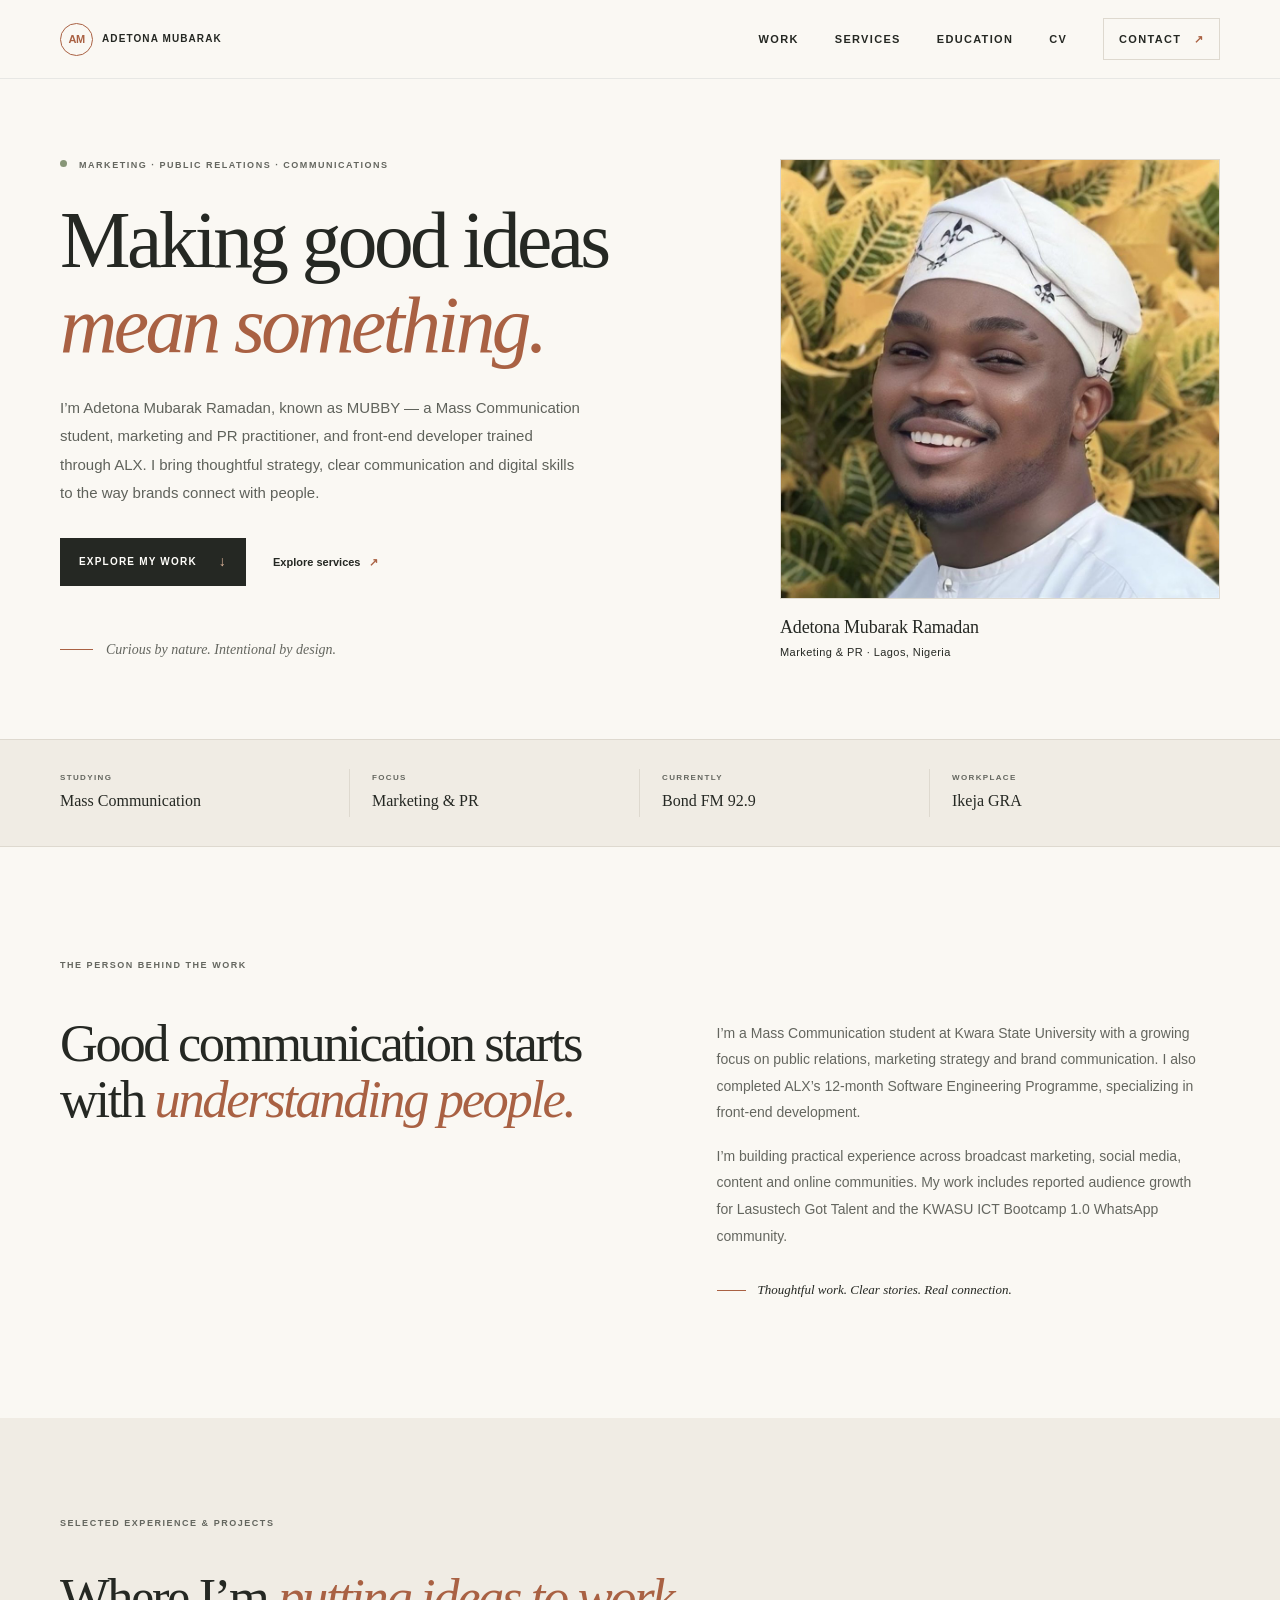
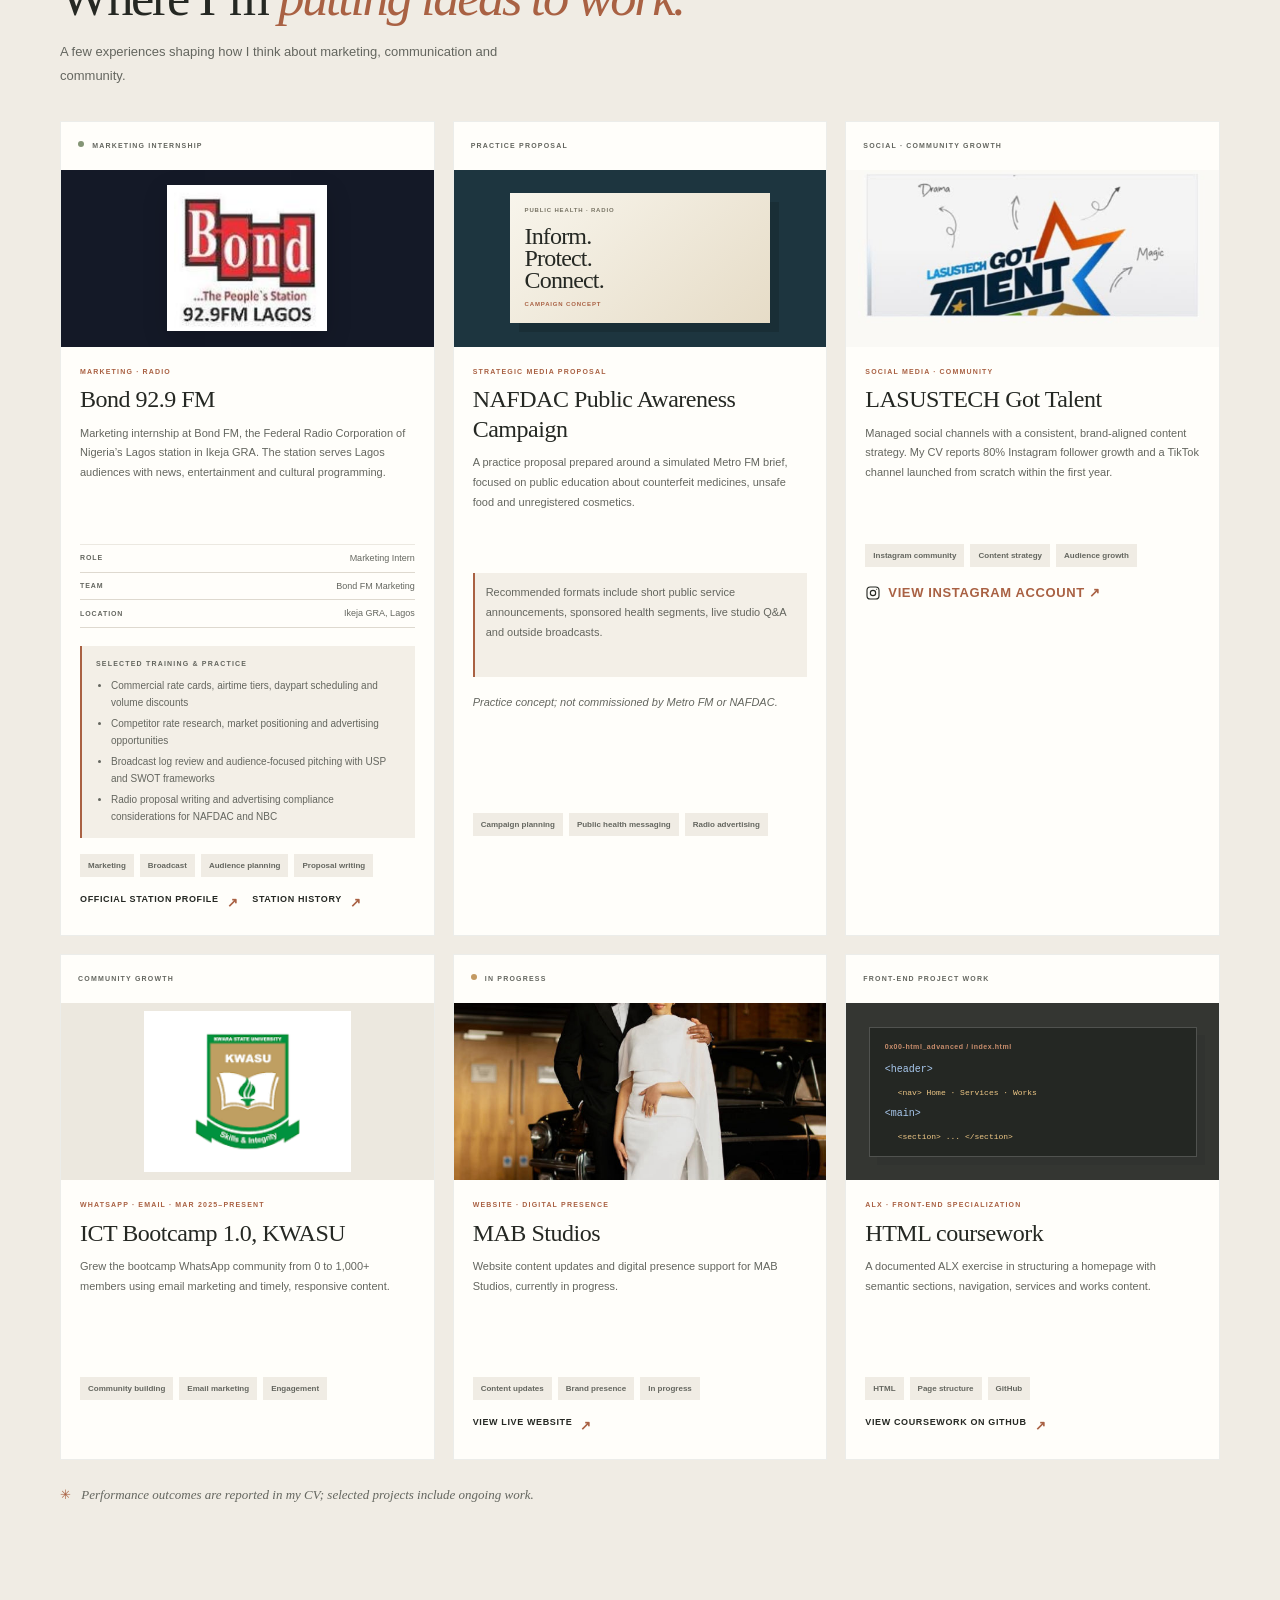
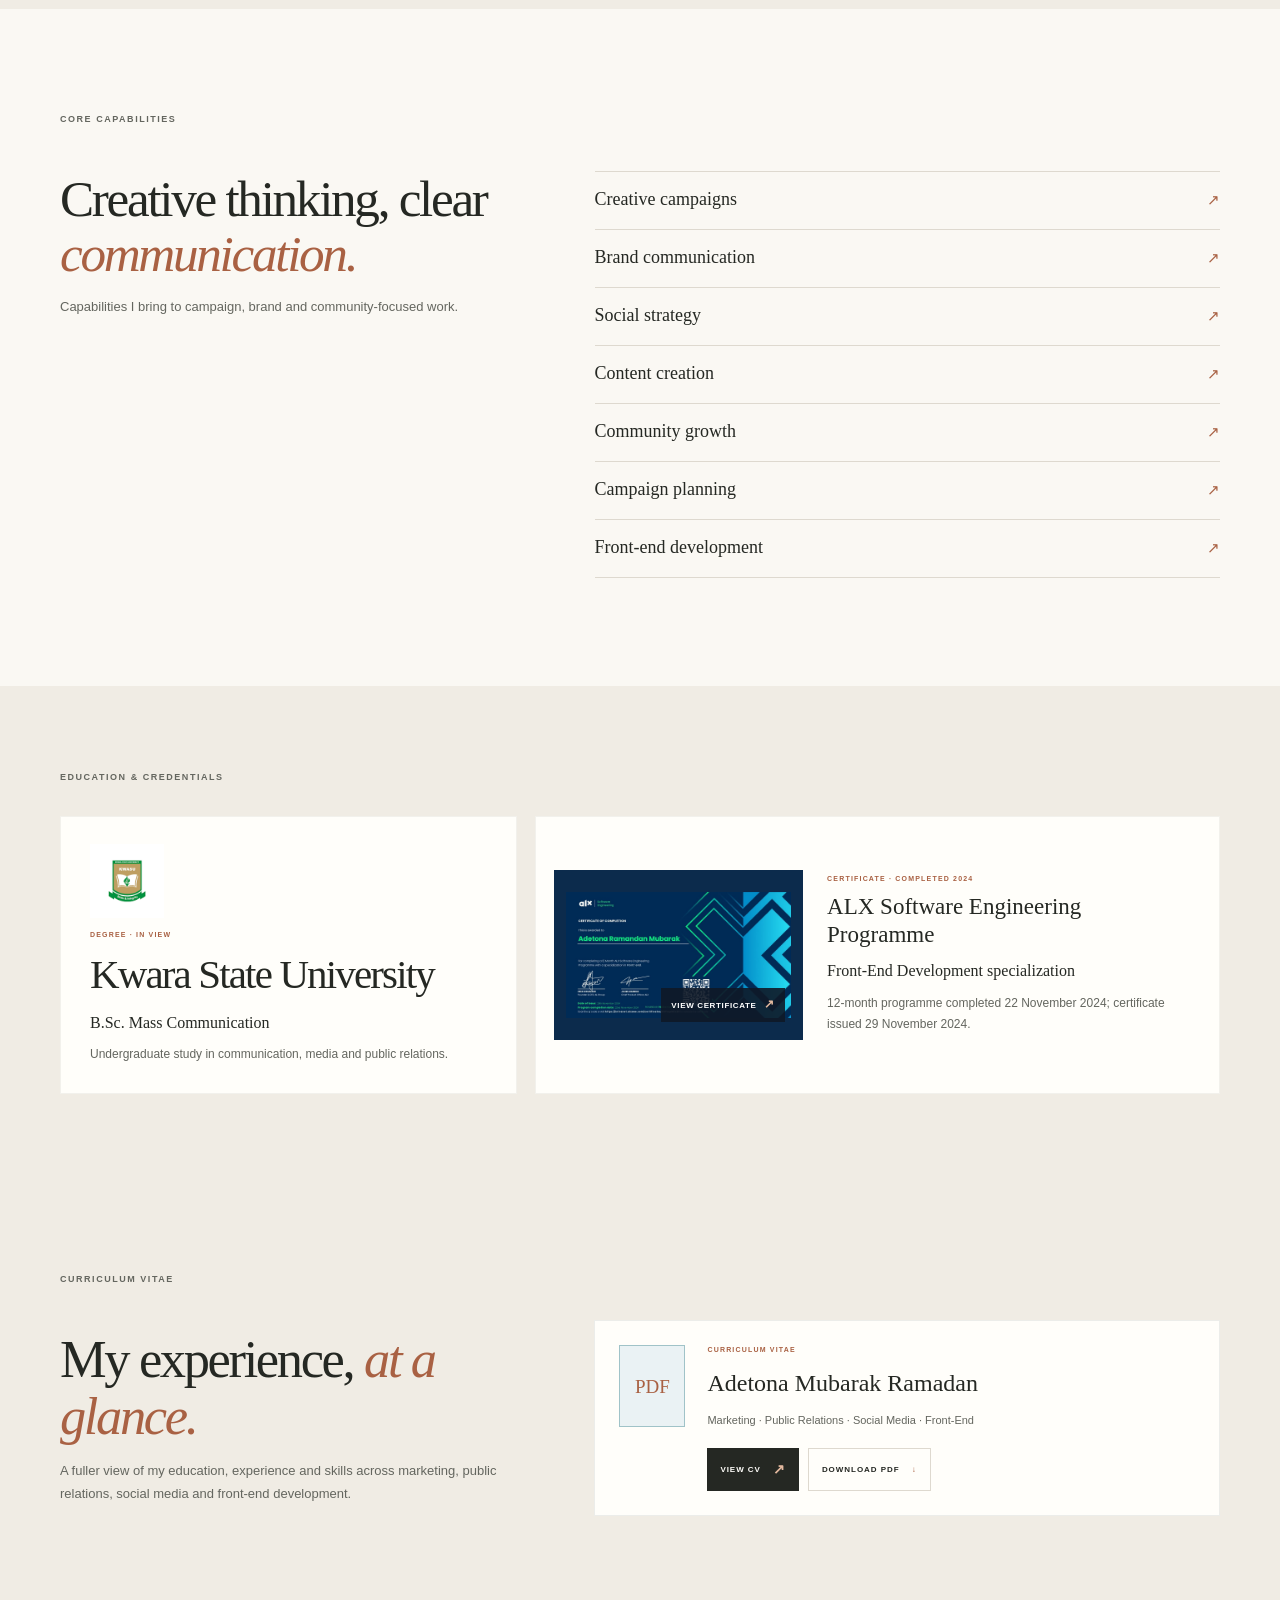
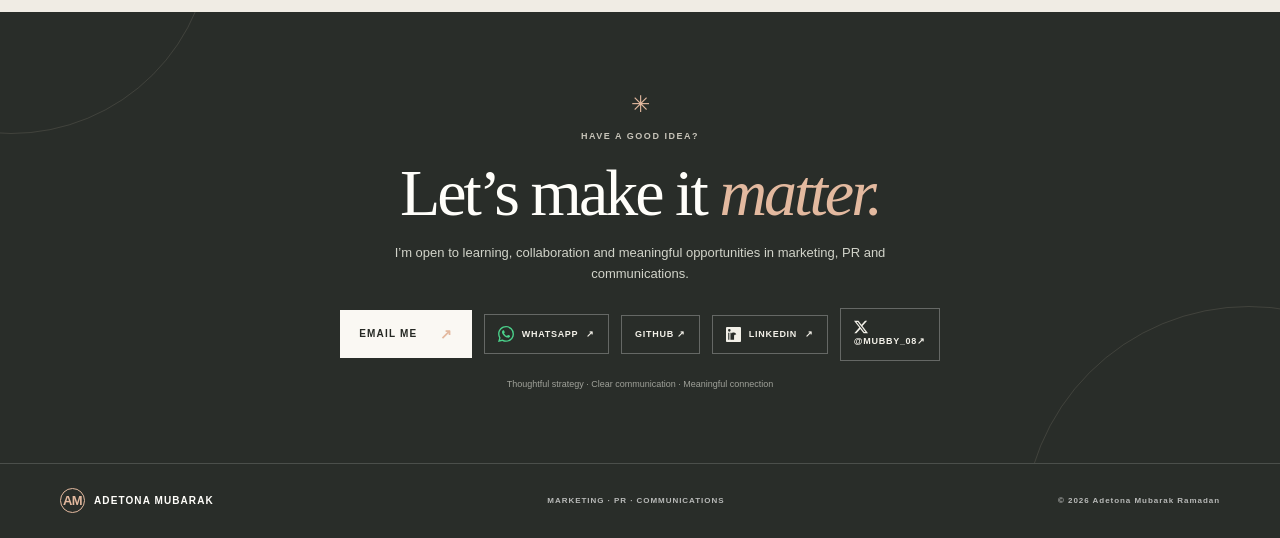
==== commit d55bcb27: "Refine portfolio design and mobile layout" ====
--- a/index.html
+++ b/index.html
@@ -3,7 +3,7 @@
   <head>
     <meta charset="utf-8">
     <meta name="viewport" content="width=device-width, initial-scale=1">
-    <meta name="theme-color" content="#f8f9fb">
+    <meta name="theme-color" content="#faf8f3">
     <meta name="color-scheme" content="light">
     <meta name="description" content="Lagos-based marketing, public relations and communications portfolio of Adetona Mubarak Ramadan (MUBBY). Explore Bond FM, campaign planning, social strategy and community growth.">
     <meta property="og:type" content="website">
@@ -12,15 +12,15 @@
     <meta property="og:description" content="Explore Bond FM radio marketing experience, campaign planning, social strategy and community growth by Adetona Mubarak Ramadan (MUBBY), based in Lagos, Nigeria.">
     <meta property="og:url" content="https://mubby2003.github.io/Webstack---Portfolio-Project/">
     <meta property="og:site_name" content="Adetona Mubarak — Portfolio">
-    <meta property="og:image" content="https://mubby2003.github.io/Webstack---Portfolio-Project/assets/mubby-profile.png">
-    <meta property="og:image:type" content="image/png">
-    <meta property="og:image:width" content="1280">
-    <meta property="og:image:height" content="1280">
+    <meta property="og:image" content="https://mubby2003.github.io/Webstack---Portfolio-Project/assets/mubby-profile-optimized.jpg">
+    <meta property="og:image:type" content="image/jpeg">
+    <meta property="og:image:width" content="960">
+    <meta property="og:image:height" content="960">
     <meta property="og:image:alt" content="Adetona Mubarak Ramadan, known as MUBBY, smiling in a white traditional outfit.">
     <meta name="twitter:card" content="summary_large_image">
     <meta name="twitter:title" content="Adetona Mubarak Ramadan | Marketing &amp; Communications Portfolio">
     <meta name="twitter:description" content="Explore Bond FM radio marketing experience, campaign planning, social strategy and community growth by Adetona Mubarak Ramadan (MUBBY), based in Lagos, Nigeria.">
-    <meta name="twitter:image" content="https://mubby2003.github.io/Webstack---Portfolio-Project/assets/mubby-profile.png">
+    <meta name="twitter:image" content="https://mubby2003.github.io/Webstack---Portfolio-Project/assets/mubby-profile-optimized.jpg">
     <meta name="twitter:image:alt" content="Adetona Mubarak Ramadan, known as MUBBY, smiling in a white traditional outfit.">
     <link rel="canonical" href="https://mubby2003.github.io/Webstack---Portfolio-Project/">
     <title>Adetona Mubarak Ramadan — Marketing &amp; Communications Portfolio</title>
@@ -55,14 +55,11 @@
           </div>
           <div class="hero-note"><span class="note-rule"></span><span>Curious by nature. Intentional by design.</span></div>
         </div>
-        <div class="hero-art" aria-label="MUBBY profile portrait">
-          <div class="art-topline"><span>PROFILE</span><span>LAGOS, NIGERIA</span></div>
-          <div class="portrait-card">
-            <img class="portrait-photo" src="assets/mubby-profile.png" alt="Adetona Mubarak Ramadan, known as MUBBY, smiling in a white traditional outfit." fetchpriority="high">
-            <div class="portrait-caption"><span>MARKETING<br>+ PR</span><span class="caption-star" aria-hidden="true">✳</span></div>
-          </div>
-          <div class="art-footline"><span>COMMUNICATION WITH PURPOSE</span><span>✳</span></div>
-          <span class="art-side-note">OPEN TO MEANINGFUL COLLABORATIONS</span>
+        <div class="hero-art">
+          <figure class="portrait-figure">
+            <img class="portrait-photo" src="assets/mubby-profile-optimized.jpg" alt="Adetona Mubarak Ramadan, known as MUBBY, smiling in a white traditional outfit." width="960" height="960" decoding="async" fetchpriority="high">
+            <figcaption class="portrait-caption"><strong>Adetona Mubarak Ramadan</strong><span>Marketing &amp; PR · Lagos, Nigeria</span></figcaption>
+          </figure>
         </div>
       </section>
 
@@ -97,7 +94,7 @@
           <div class="project-grid">
             <article class="project-card project-featured">
               <div class="project-top"><span class="project-status"><span></span> MARKETING INTERNSHIP</span></div>
-              <div class="project-visual visual-radio"><img class="bond-logo-img" src="assets/bond-fm-logo.png" alt="Bond FM 92.9 Lagos logo, The People’s Station." loading="lazy"><span class="visual-label">FRCN · LAGOS</span></div>
+              <div class="project-visual visual-radio"><img class="bond-logo-img" src="assets/bond-fm-logo.png" alt="Bond FM 92.9 Lagos logo, The People’s Station." loading="lazy"></div>
               <div class="project-body">
                 <p class="project-type">MARKETING · RADIO</p>
                 <h3>Bond 92.9 FM</h3>
@@ -118,7 +115,7 @@
             </article>
             <article class="project-card">
               <div class="project-top"><span class="project-status status-collab">PRACTICE PROPOSAL</span></div>
-              <div class="project-visual visual-proposal" aria-hidden="true"><div class="proposal-art"><span>PUBLIC HEALTH · RADIO</span><strong>Inform.<br>Protect.<br>Connect.</strong><i>CAMPAIGN CONCEPT</i></div><span class="visual-label">NAFDAC AWARENESS</span></div>
+              <div class="project-visual visual-proposal" aria-hidden="true"><div class="proposal-art"><span>PUBLIC HEALTH · RADIO</span><strong>Inform.<br>Protect.<br>Connect.</strong><i>CAMPAIGN CONCEPT</i></div></div>
               <div class="project-body">
                 <p class="project-type">STRATEGIC MEDIA PROPOSAL</p>
                 <h3>NAFDAC Public Awareness Campaign</h3>
@@ -130,22 +127,22 @@
             </article>
             <article class="project-card">
               <div class="project-top"><span class="project-status status-collab">SOCIAL · COMMUNITY GROWTH</span></div>
-              <div class="project-visual visual-lasu"><img class="project-logo-image" src="assets/lasutech-got-talent.png" alt="LASUSTECH Got Talent event logo." loading="lazy"><span class="visual-label">INSTAGRAM · TIKTOK</span></div>
+              <div class="project-visual visual-lasu"><img class="project-logo-image" src="assets/lasutech-got-talent.png" alt="LASUSTECH Got Talent event logo." loading="lazy"></div>
               <div class="project-body"><p class="project-type">SOCIAL MEDIA · COMMUNITY</p><h3>LASUSTECH Got Talent</h3><p>Managed social channels with a consistent, brand-aligned content strategy. My CV reports 80% Instagram follower growth and a TikTok channel launched from scratch within the first year.</p><div class="project-tags"><span>Instagram community</span><span>Content strategy</span><span>Audience growth</span></div><div class="project-links"><a class="project-link instagram-project-link" href="https://www.instagram.com/lasustech_gt/" target="_blank" rel="noreferrer" aria-label="View the LASUSTECH Got Talent Instagram account, opens in a new tab"><svg class="instagram-icon" viewBox="0 0 24 24" aria-hidden="true" focusable="false"><rect x="3" y="3" width="18" height="18" rx="5"/><circle cx="12" cy="12" r="4"/><circle class="instagram-dot" cx="17.5" cy="6.5" r=".8"/></svg><span>View Instagram account <span aria-hidden="true">↗</span></span></a></div></div>
             </article>
             <article class="project-card">
               <div class="project-top"><span class="project-status status-collab">COMMUNITY GROWTH</span></div>
-              <div class="project-visual visual-web kwasu-visual"><img class="kwasu-logo-image" src="assets/kwasu-logo.png" alt="Kwara State University (KWASU) crest." loading="lazy"><span class="visual-label">KWASU · ICT BOOTCAMP</span></div>
+              <div class="project-visual visual-web kwasu-visual"><img class="kwasu-logo-image" src="assets/kwasu-logo.png" alt="Kwara State University (KWASU) crest." loading="lazy"></div>
               <div class="project-body"><p class="project-type">WHATSAPP · EMAIL · MAR 2025–PRESENT</p><h3>ICT Bootcamp 1.0, KWASU</h3><p>Grew the bootcamp WhatsApp community from 0 to 1,000+ members using email marketing and timely, responsive content.</p><div class="project-tags"><span>Community building</span><span>Email marketing</span><span>Engagement</span></div></div>
             </article>
             <article class="project-card">
               <div class="project-top"><span class="project-status status-progress"><span></span> IN PROGRESS</span></div>
-              <div class="project-visual visual-web mab-studios-visual"><img class="project-logo-image" src="assets/mab-studios-preview.jpg" alt="MAB Studios photograph of a couple in formal attire beside a vintage car." loading="lazy"><span class="visual-label">MAB STUDIOS WEBSITE</span></div>
+              <div class="project-visual visual-web mab-studios-visual"><img class="project-logo-image" src="assets/mab-studios-preview.jpg" alt="MAB Studios photograph of a couple in formal attire beside a vintage car." loading="lazy"></div>
               <div class="project-body"><p class="project-type">WEBSITE · DIGITAL PRESENCE</p><h3>MAB Studios</h3><p>Website content updates and digital presence support for MAB Studios, currently in progress.</p><div class="project-tags"><span>Content updates</span><span>Brand presence</span><span>In progress</span></div><div class="project-links"><a class="project-link" href="https://mubby2003.github.io/mabstudios/" target="_blank" rel="noreferrer">View live website <span aria-hidden="true">↗</span></a></div></div>
             </article>
             <article class="project-card">
               <div class="project-top"><span class="project-status status-collab">FRONT-END PROJECT WORK</span></div>
-              <div class="project-visual visual-code" aria-hidden="true"><div class="code-window"><span>0x00-html_advanced / index.html</span><b>&lt;header&gt;</b><i>&lt;nav&gt; Home · Services · Works</i><b>&lt;main&gt;</b><i>&lt;section&gt; ... &lt;/section&gt;</i></div><span class="visual-label">ALX · HTML COURSEWORK</span></div>
+              <div class="project-visual visual-code" aria-hidden="true"><div class="code-window"><span>0x00-html_advanced / index.html</span><b>&lt;header&gt;</b><i>&lt;nav&gt; Home · Services · Works</i><b>&lt;main&gt;</b><i>&lt;section&gt; ... &lt;/section&gt;</i></div></div>
               <div class="project-body"><p class="project-type">ALX · FRONT-END SPECIALIZATION</p><h3>HTML coursework</h3><p>A documented ALX exercise in structuring a homepage with semantic sections, navigation, services and works content.</p><div class="project-tags"><span>HTML</span><span>Page structure</span><span>GitHub</span></div><div class="project-links"><a class="project-link" href="https://github.com/Mubby2003/alx-frontend/tree/master/0x00-html_advanced" target="_blank" rel="noreferrer">View coursework on GitHub <span aria-hidden="true">↗</span></a></div></div>
             </article>
 
--- a/styles.css
+++ b/styles.css
@@ -1,5 +1,5 @@
 @charset "UTF-8";
-:root{color-scheme:light;--paper:#f8f9fb;--paper-deep:#eef2f6;--ink:#17253a;--muted:#596679;--line:#dbe2ea;--accent:#146b75;--accent-light:#9ad8d3;--forest:#152c46;--white:#fff;--serif:Georgia,"Times New Roman",serif;--sans:Inter,"Segoe UI",Arial,sans-serif;--shell:1160px}
+:root{color-scheme:light;--paper:#faf8f3;--paper-deep:#f0ece4;--ink:#252823;--muted:#64665f;--line:#ded9cf;--accent:#a96143;--accent-light:#e3b99f;--forest:#292d29;--white:#fffefa;--serif:Georgia,"Times New Roman",serif;--sans:Inter,"Segoe UI",Arial,sans-serif;--shell:1160px}
 *{box-sizing:border-box}
 html{scroll-behavior:smooth;scroll-padding-top:88px}
 body{margin:0;background:var(--paper);color:var(--ink);font-family:var(--sans);font-size:16px;line-height:1.65;-webkit-font-smoothing:antialiased}
@@ -288,3 +288,49 @@
 .linkedin-icon{width:15px;height:15px;display:block;flex:none;fill:currentColor}
 .whatsapp-link{display:inline-flex;align-items:center;gap:8px}
 .whatsapp-icon{width:16px;height:16px;display:block;flex:none;fill:#4bd28b}
+
+/* Calm editorial palette, clear image captions and balanced tablet layouts. */
+.site-header{background:rgba(250,248,243,.96)}
+.hero-art{width:min(100%,440px);margin-left:auto;padding:0}
+.portrait-figure{margin:0}
+.portrait-photo{position:static;display:block;width:100%;height:auto;aspect-ratio:1/1;object-fit:cover;object-position:center 38%;border:1px solid var(--line)}
+.portrait-caption{position:static;margin-top:15px;display:flex;flex-direction:column;align-items:flex-start;gap:3px;color:var(--ink);font-size:11px;font-weight:500;letter-spacing:.04em;line-height:1.5}
+.portrait-caption strong{font-family:var(--serif);font-size:18px;font-weight:400;letter-spacing:-.01em}
+.visual-community{background:linear-gradient(135deg,#f2ece3,#e7ddd0)}
+.visual-web{background:#ece8df}
+.visual-code{background:#343632}
+.visual-code .code-window{background:#242723}
+.visual-code .code-window span{color:#c98e6d}
+.project-body .project-callout{background:#f3efe7;color:var(--muted)}
+.proposal-art strong{color:var(--ink)}
+.proposal-art i{color:var(--accent)}
+.experience-note{background:#f3efe7}
+.visual-label{display:none}
+@media(hover:hover){img:hover{transform:none;filter:none}.project-card:hover .project-visual img:not(.kwasu-logo-image){transform:scale(1.015);filter:saturate(1.02)}}
+@media(min-width:681px) and (max-width:900px){
+  .project-grid{grid-template-columns:repeat(2,minmax(0,1fr));gap:16px}
+  .facts-inner{padding-block:12px;grid-template-columns:repeat(2,minmax(0,1fr))}
+  .fact{min-height:62px}
+  .fact:nth-child(2){border-right:0}
+  .fact:nth-child(3){padding-left:0;border-bottom:0}
+  .fact:nth-child(4){padding-left:17px;border-bottom:0}
+}
+@media(max-width:760px){
+  .hero{grid-template-columns:1fr;gap:34px;min-height:0;padding-top:50px;padding-bottom:54px}
+  .hero-copy{max-width:620px}
+  .hero-art{width:min(100%,420px);margin-inline:auto}
+  .about-grid,.focus-grid{grid-template-columns:1fr;gap:24px}
+}
+@media(max-width:680px){
+  .menu-toggle{width:44px;height:44px}
+  .site-nav>a{min-height:44px;display:flex;align-items:center}
+  .site-nav .nav-contact{min-height:44px;justify-content:center}
+  .portrait-photo{aspect-ratio:1/1;object-position:center 38%}
+  .portrait-caption{margin-top:12px}
+  .portrait-caption strong{font-size:17px}
+  .fact-label{font-size:9px}
+  .project-type,.project-status{font-size:8px}
+  .contact-actions .button,.contact-actions .contact-secondary{min-height:44px;font-size:9px}
+  .contact-actions .contact-secondary{padding-inline:6px}
+}
+@media(max-width:360px){.contact-actions .contact-secondary{font-size:8px}.menu-toggle{width:44px}}
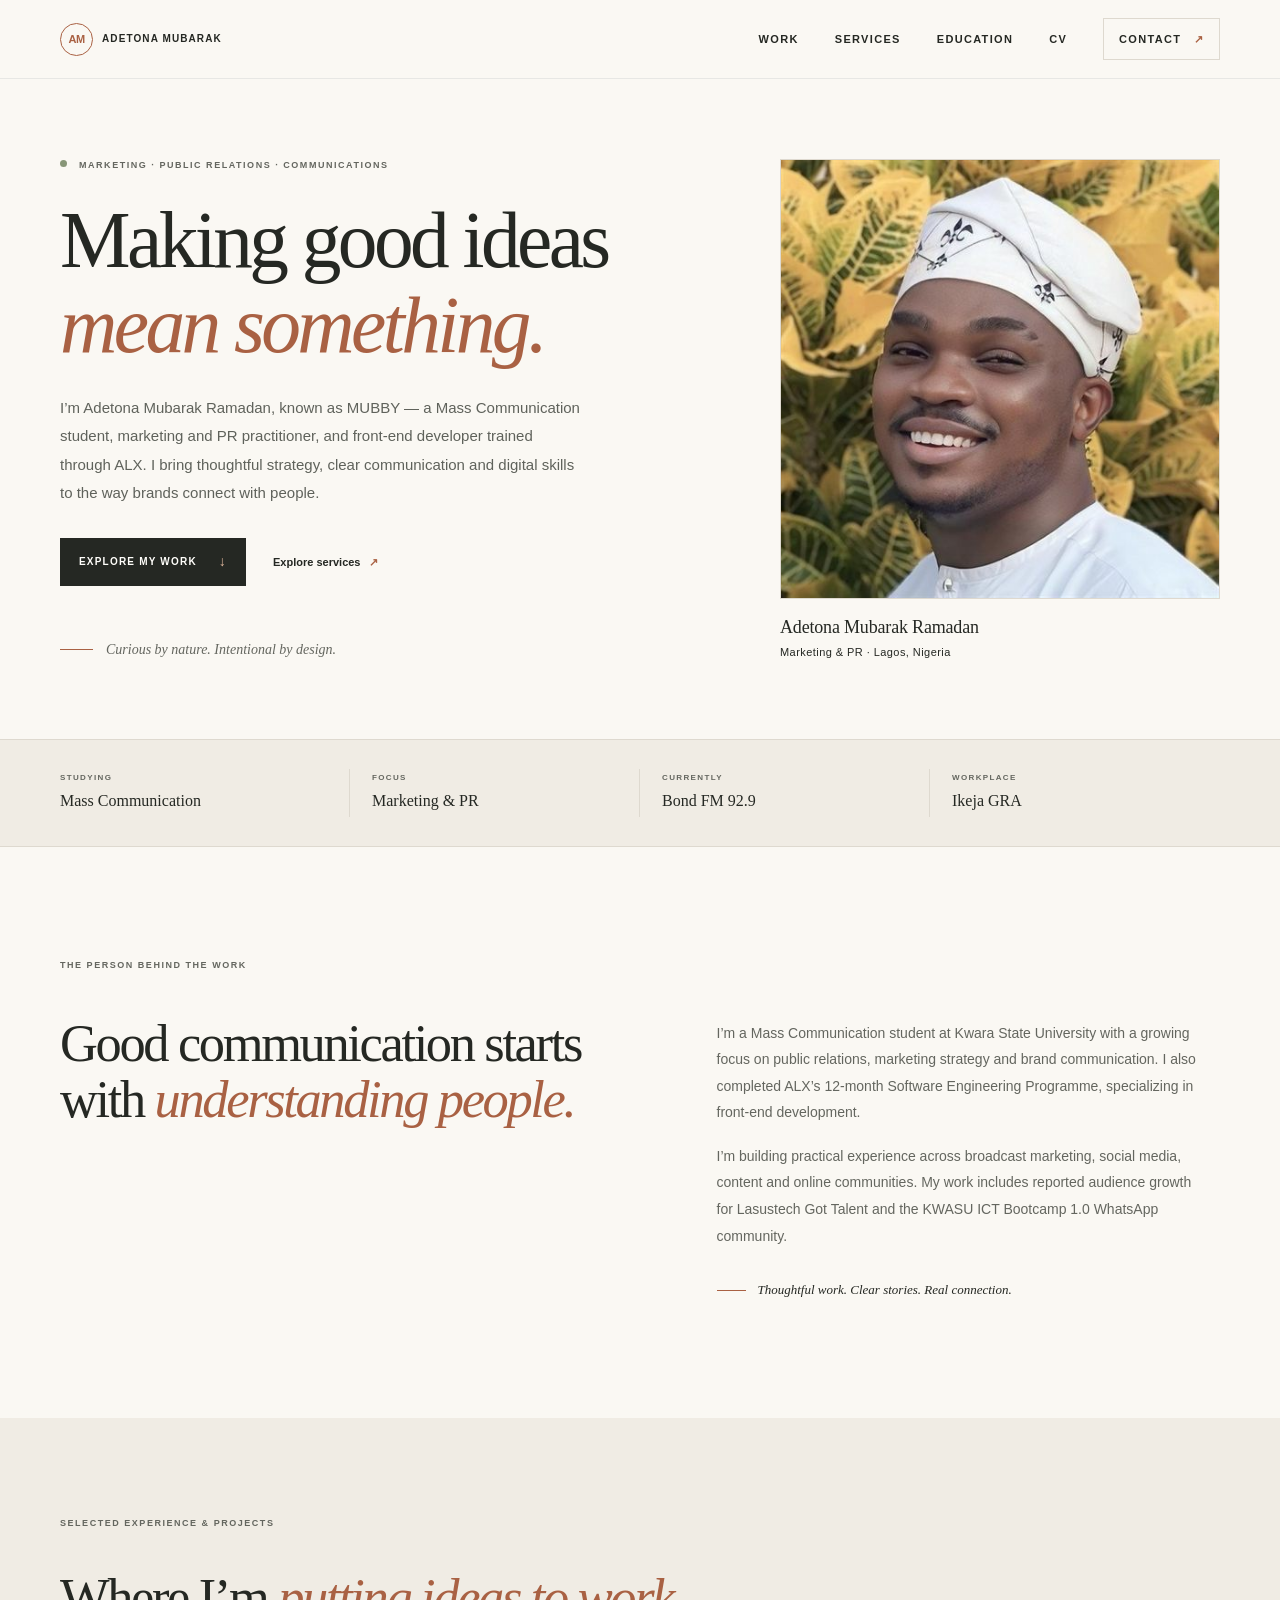
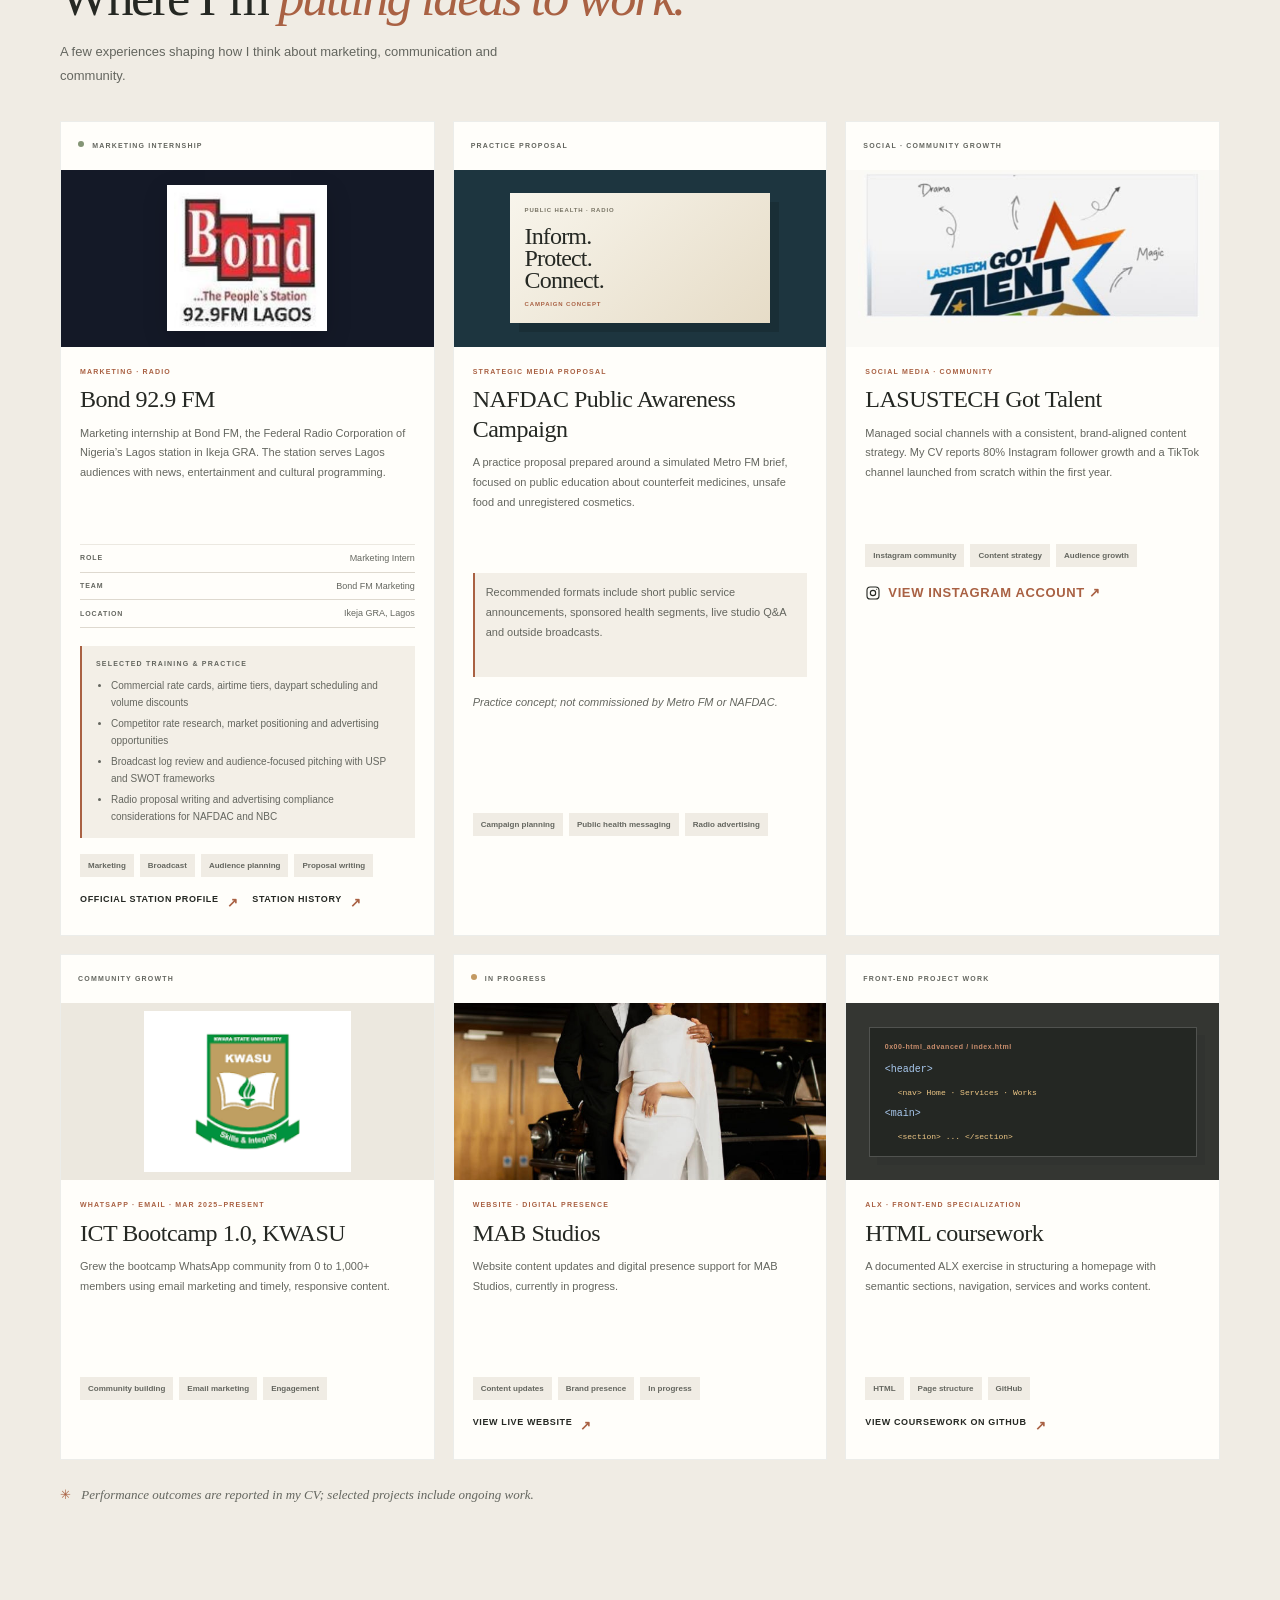
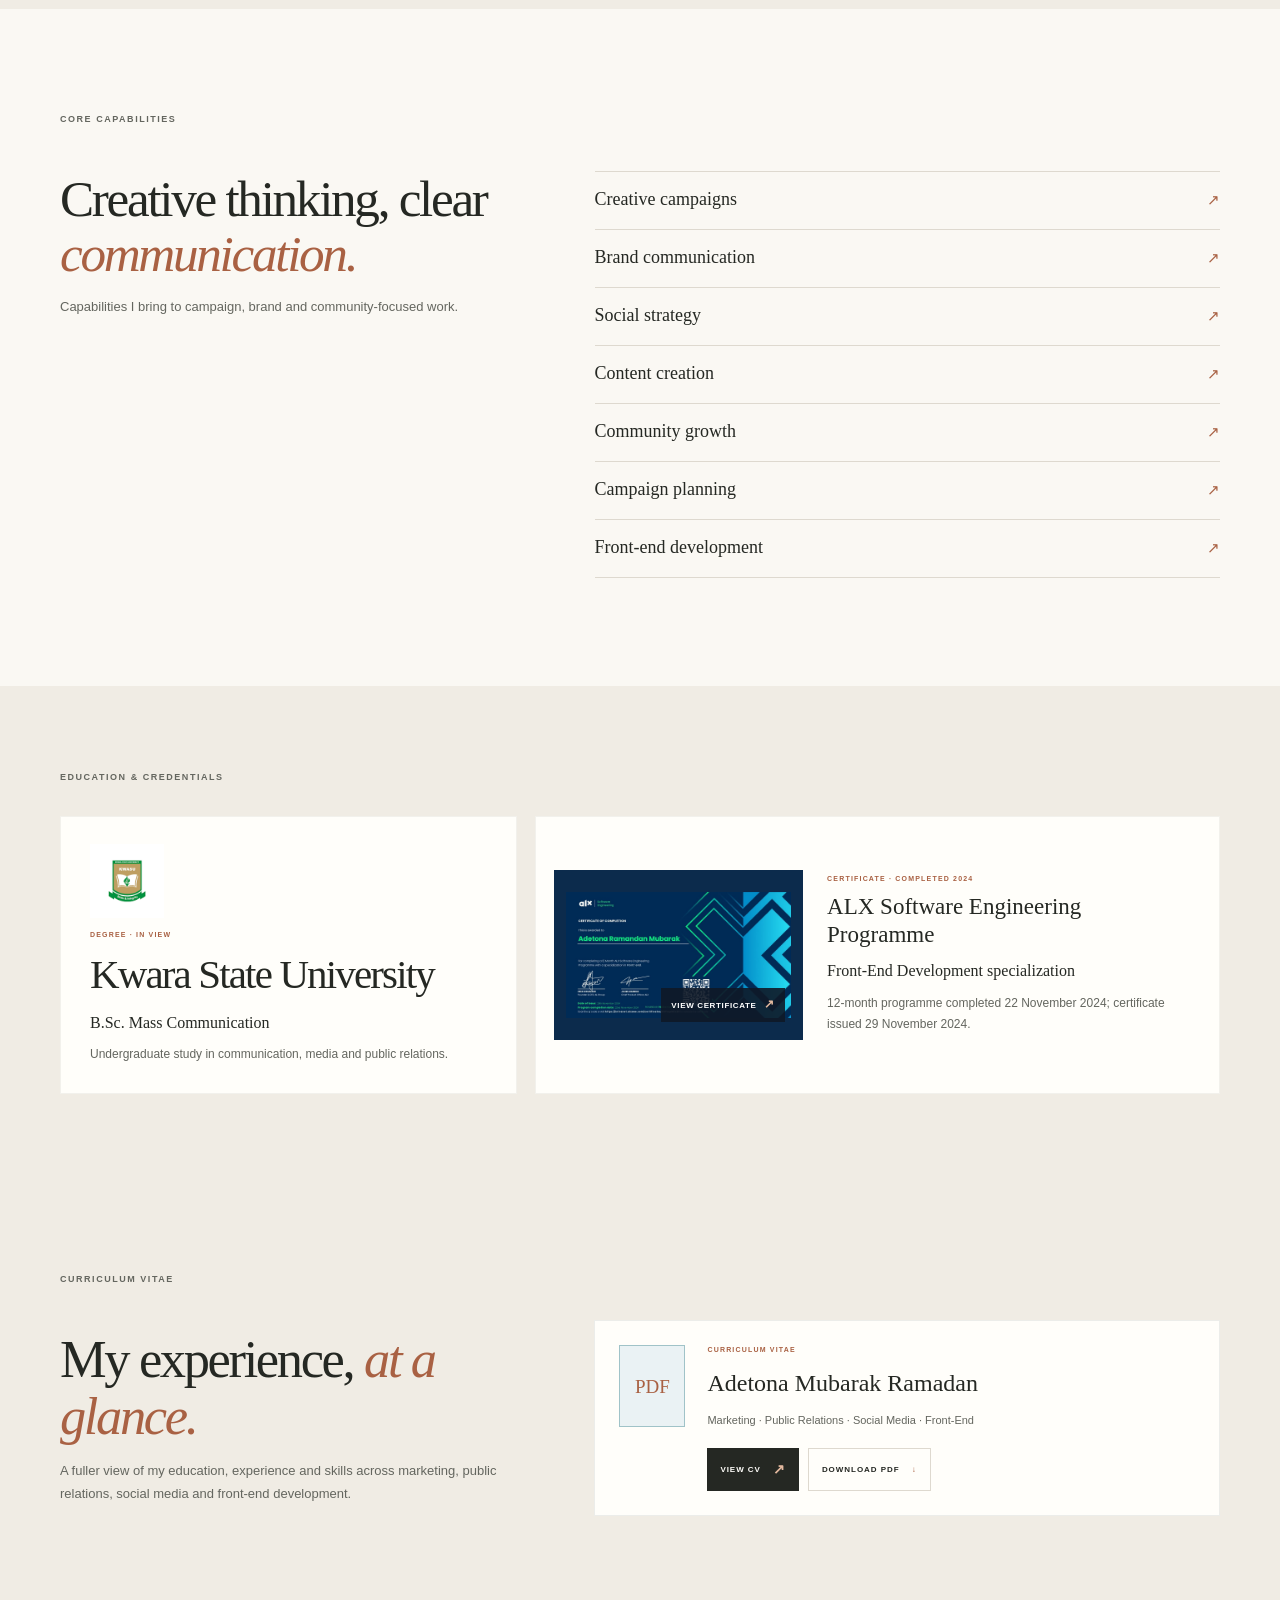
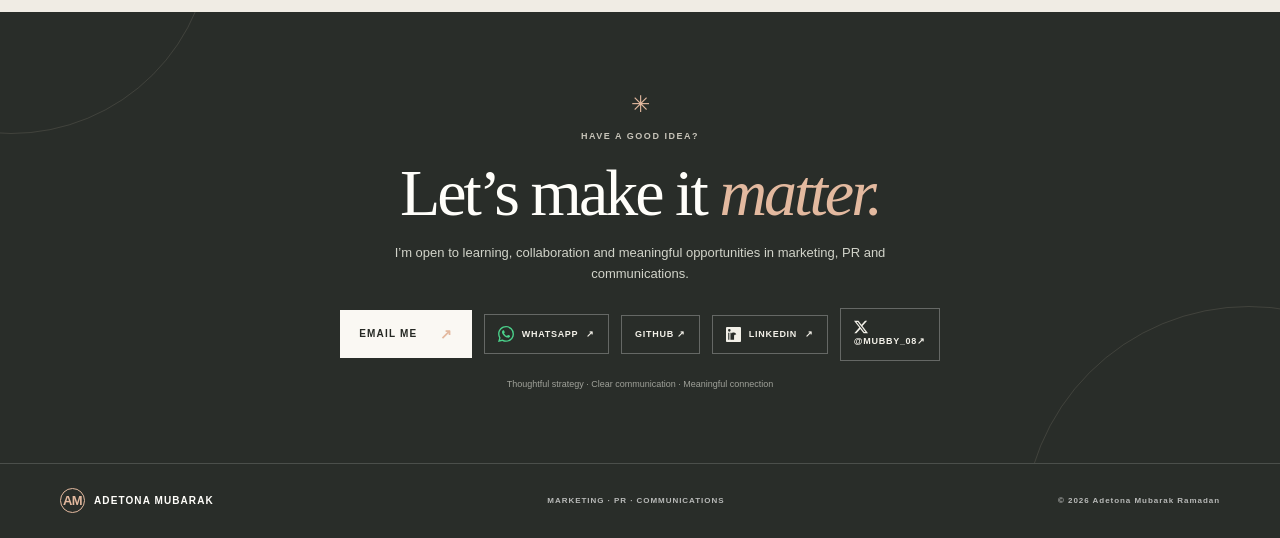
==== commit 5ad34e0d: "Serve a smaller portrait to mobile screens" ====
--- a/index.html
+++ b/index.html
@@ -24,7 +24,7 @@
     <meta name="twitter:image:alt" content="Adetona Mubarak Ramadan, known as MUBBY, smiling in a white traditional outfit.">
     <link rel="canonical" href="https://mubby2003.github.io/Webstack---Portfolio-Project/">
     <title>Adetona Mubarak Ramadan — Marketing &amp; Communications Portfolio</title>
-    <link rel="stylesheet" href="styles.css">
+    <link rel="stylesheet" href="styles.css?v=20261019-2">
     <script src="script.js" defer></script>
   </head>
   <body>
@@ -57,7 +57,7 @@
         </div>
         <div class="hero-art">
           <figure class="portrait-figure">
-            <img class="portrait-photo" src="assets/mubby-profile-optimized.jpg" alt="Adetona Mubarak Ramadan, known as MUBBY, smiling in a white traditional outfit." width="960" height="960" decoding="async" fetchpriority="high">
+            <img class="portrait-photo" src="assets/mubby-profile-optimized.jpg" srcset="assets/mubby-profile-480.jpg 480w, assets/mubby-profile-optimized.jpg 960w" sizes="(max-width: 430px) calc(100vw - 32px), 420px" alt="Adetona Mubarak Ramadan, known as MUBBY, smiling in a white traditional outfit." width="960" height="960" decoding="async" fetchpriority="high">
             <figcaption class="portrait-caption"><strong>Adetona Mubarak Ramadan</strong><span>Marketing &amp; PR · Lagos, Nigeria</span></figcaption>
           </figure>
         </div>
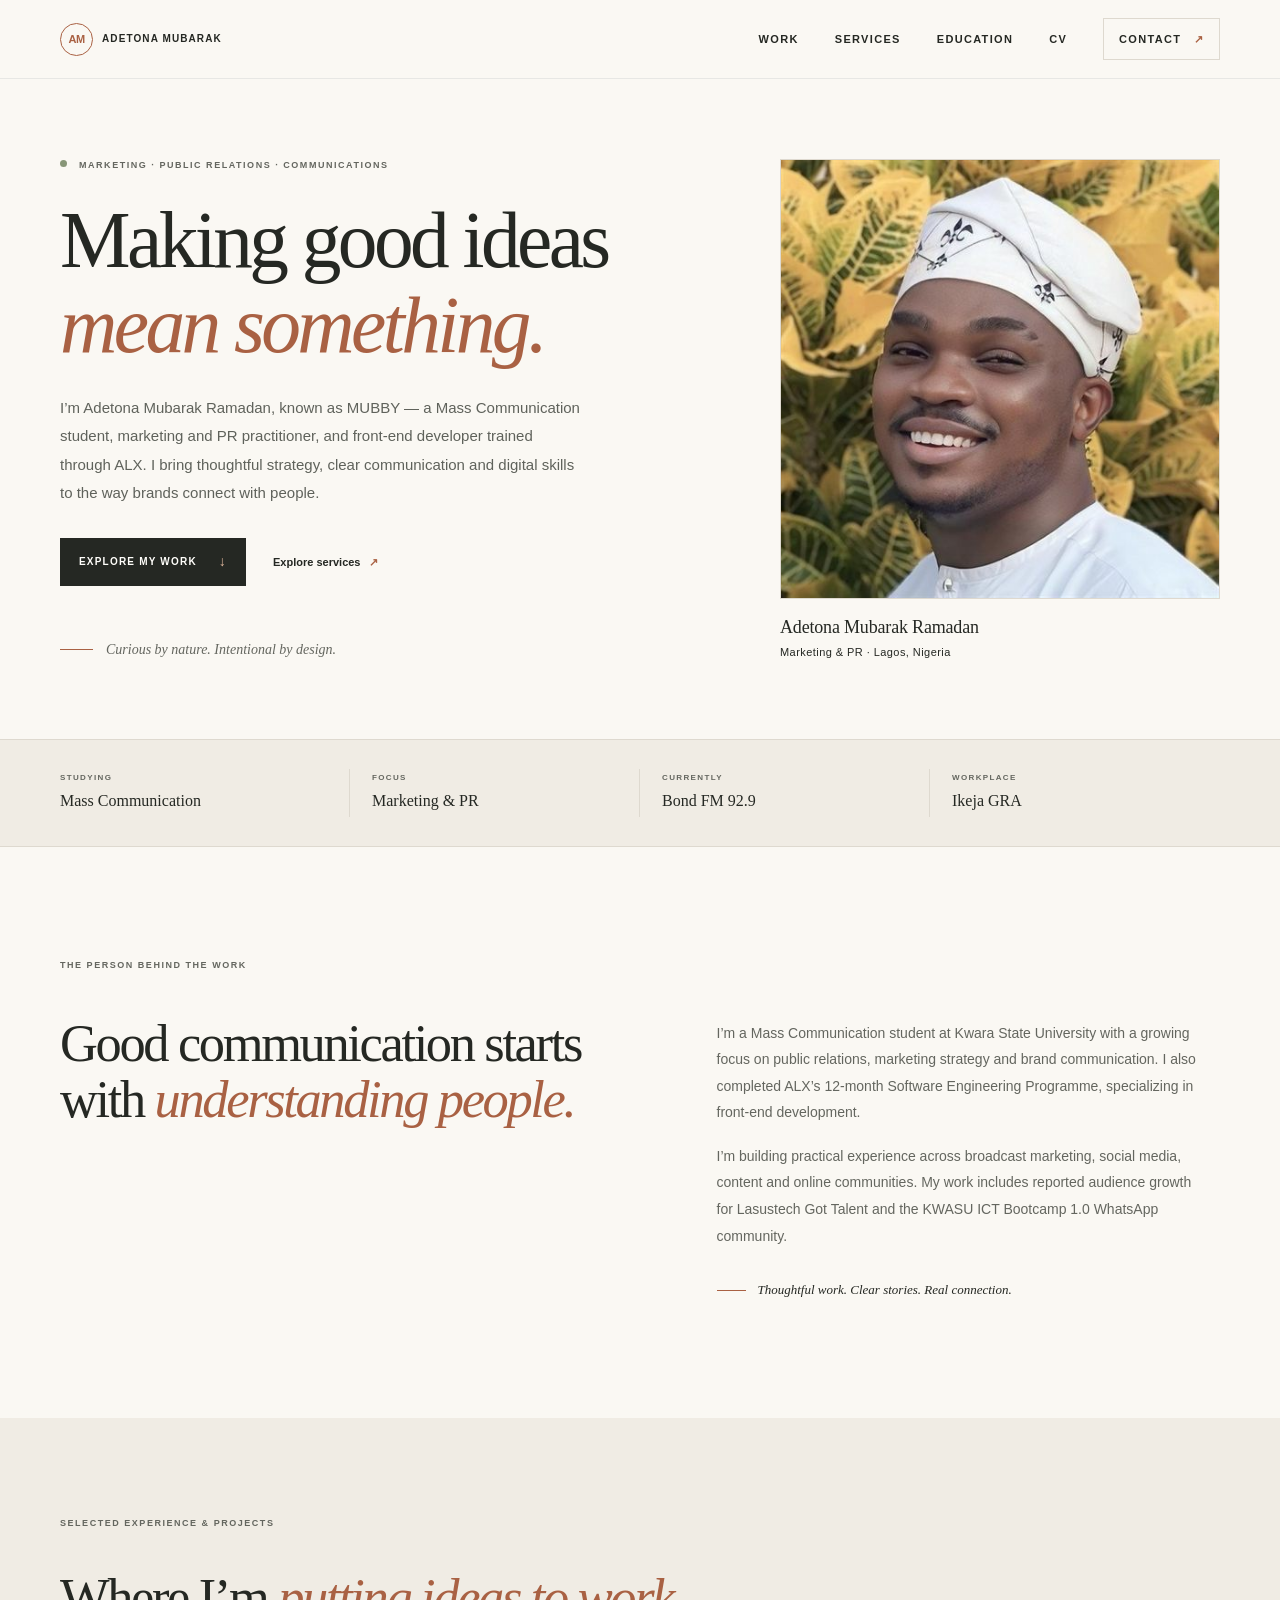
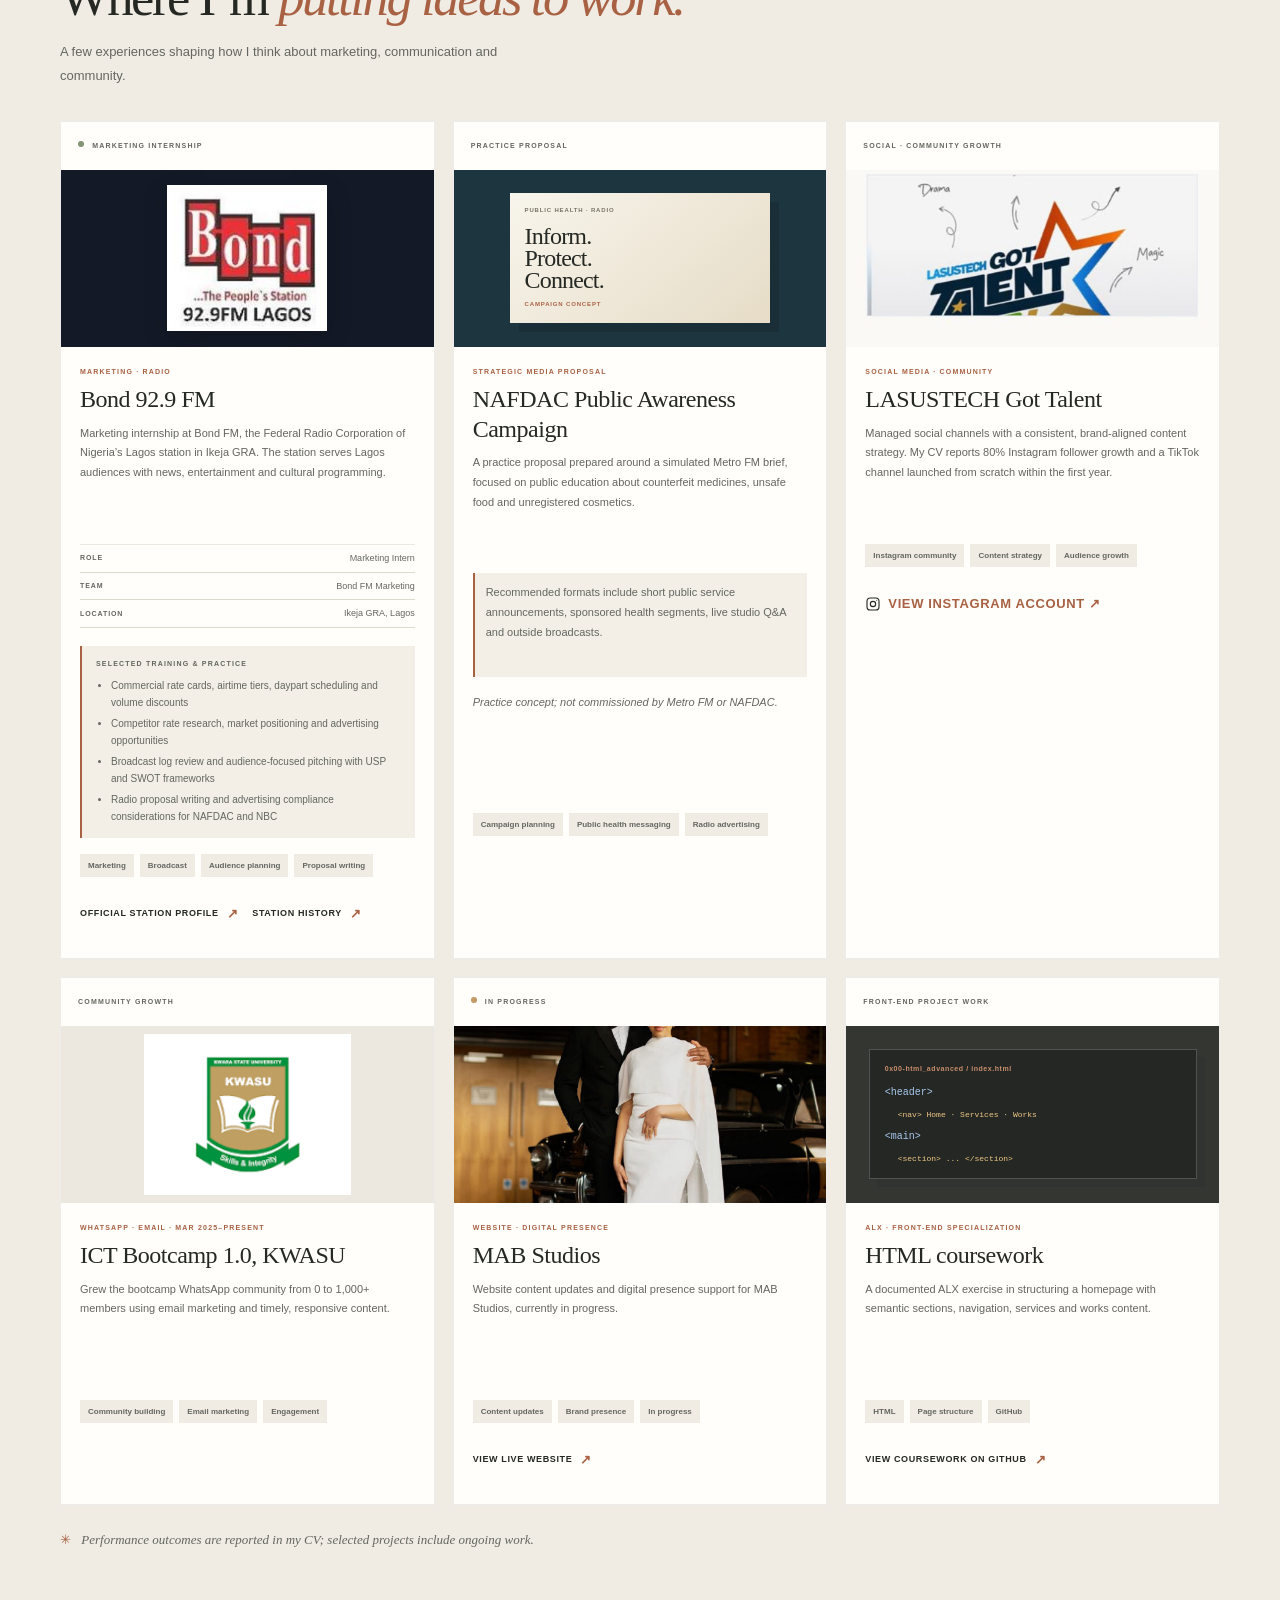
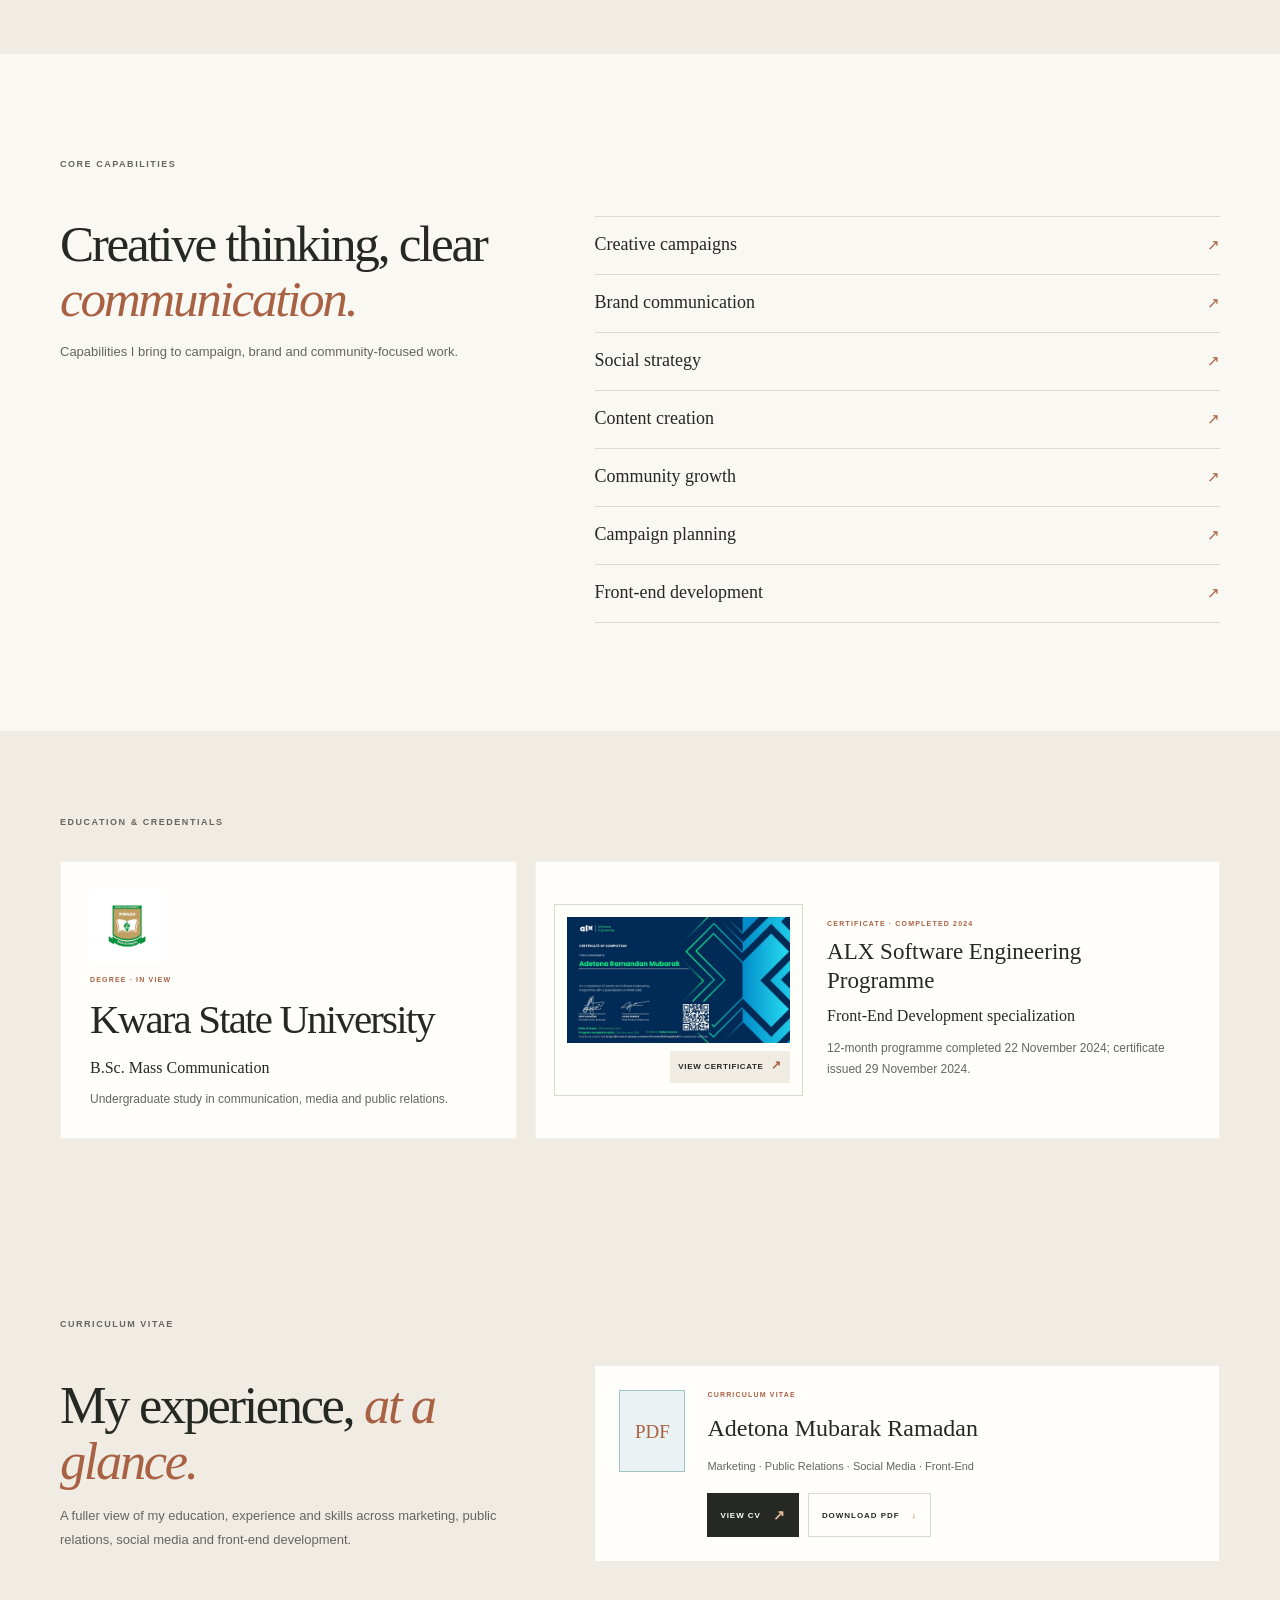
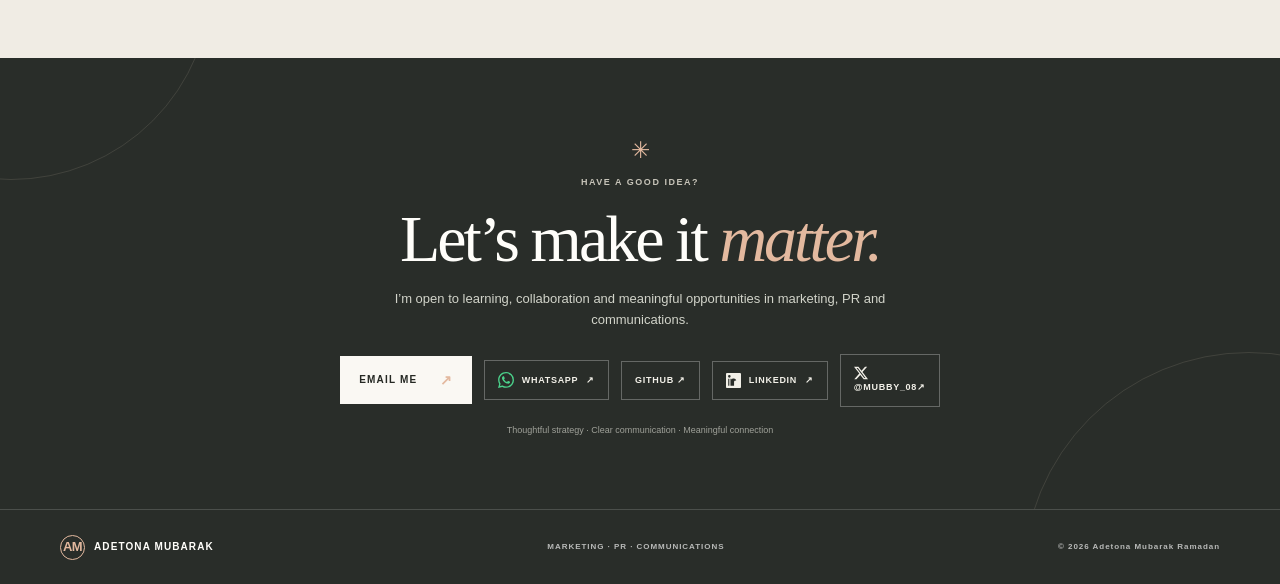
==== commit 874f195d: "Polish touch targets and certificate preview" ====
--- a/index.html
+++ b/index.html
@@ -24,7 +24,7 @@
     <meta name="twitter:image:alt" content="Adetona Mubarak Ramadan, known as MUBBY, smiling in a white traditional outfit.">
     <link rel="canonical" href="https://mubby2003.github.io/Webstack---Portfolio-Project/">
     <title>Adetona Mubarak Ramadan — Marketing &amp; Communications Portfolio</title>
-    <link rel="stylesheet" href="styles.css?v=20261019-2">
+    <link rel="stylesheet" href="styles.css?v=20261019-3">
     <script src="script.js" defer></script>
   </head>
   <body>
--- a/styles.css
+++ b/styles.css
@@ -334,3 +334,11 @@
   .contact-actions .contact-secondary{padding-inline:6px}
 }
 @media(max-width:360px){.contact-actions .contact-secondary{font-size:8px}.menu-toggle{width:44px}}
+.certificate-preview{min-height:0;padding:12px;display:flex;flex-direction:column;align-items:stretch;gap:8px;background:var(--white);border:1px solid var(--line)}
+.credential-image{height:auto;max-height:178px}
+.certificate-open-label{position:static;align-self:flex-end;min-height:32px;padding:5px 8px;background:var(--paper-deep);color:var(--ink)}
+.certificate-open-label span{color:var(--accent)}
+.cv-actions .button{min-height:44px}
+.project-links .project-link{min-height:44px;align-items:center}
+.certificate-close{min-height:44px}
+@media(max-width:680px){.credential-image{max-height:200px}.certificate-preview{padding:10px}}
